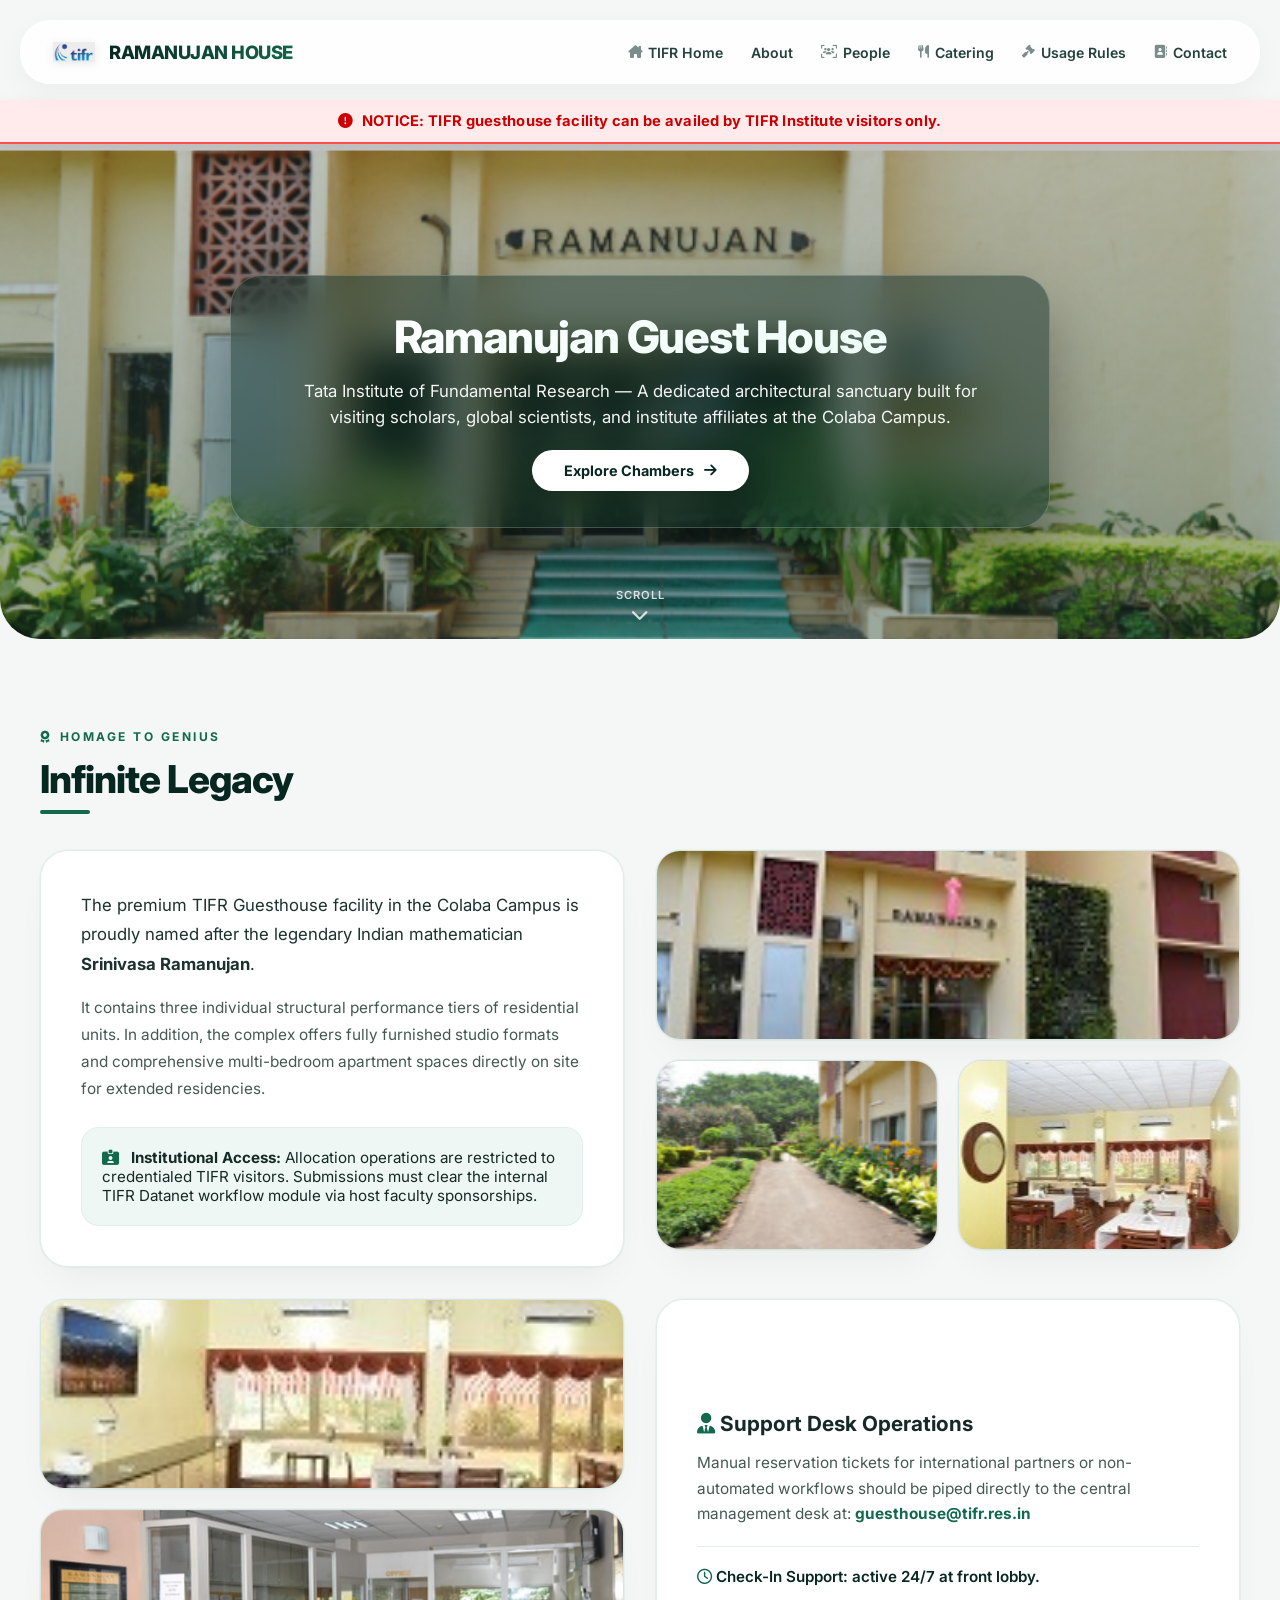
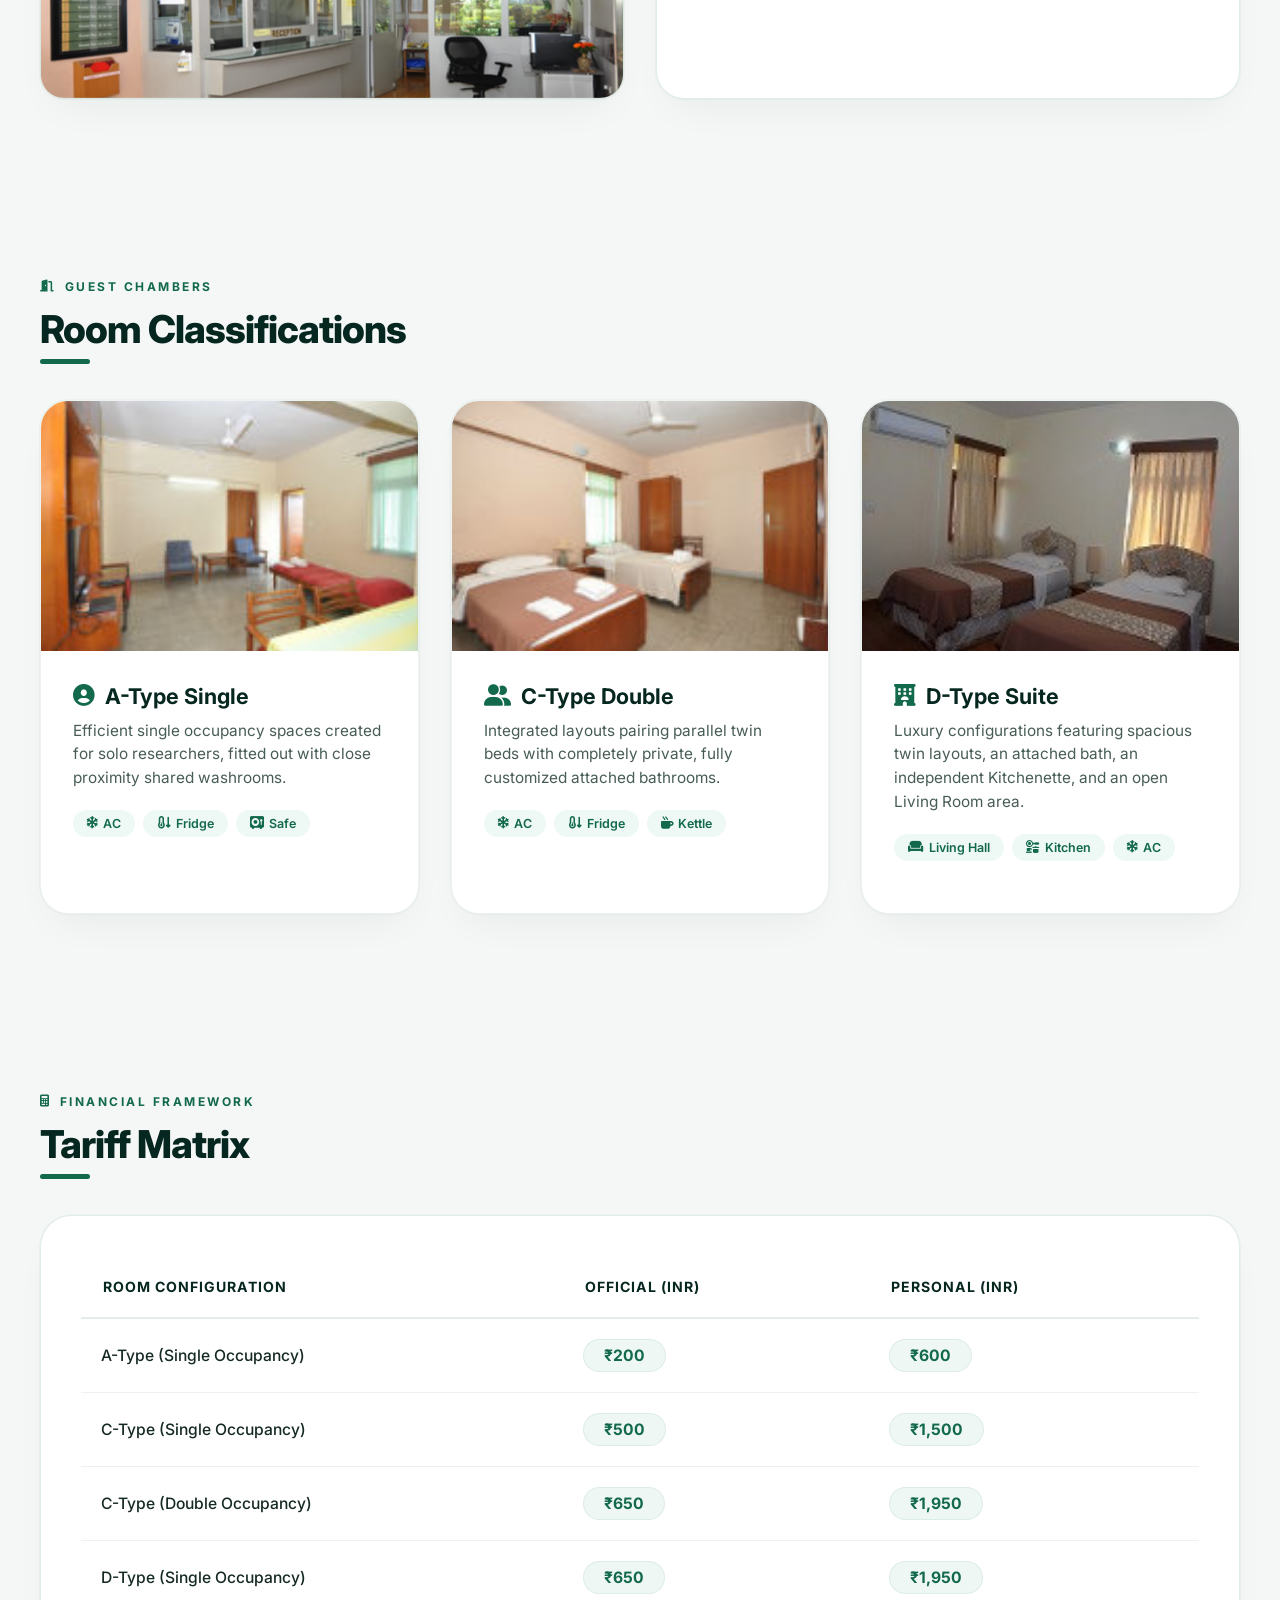
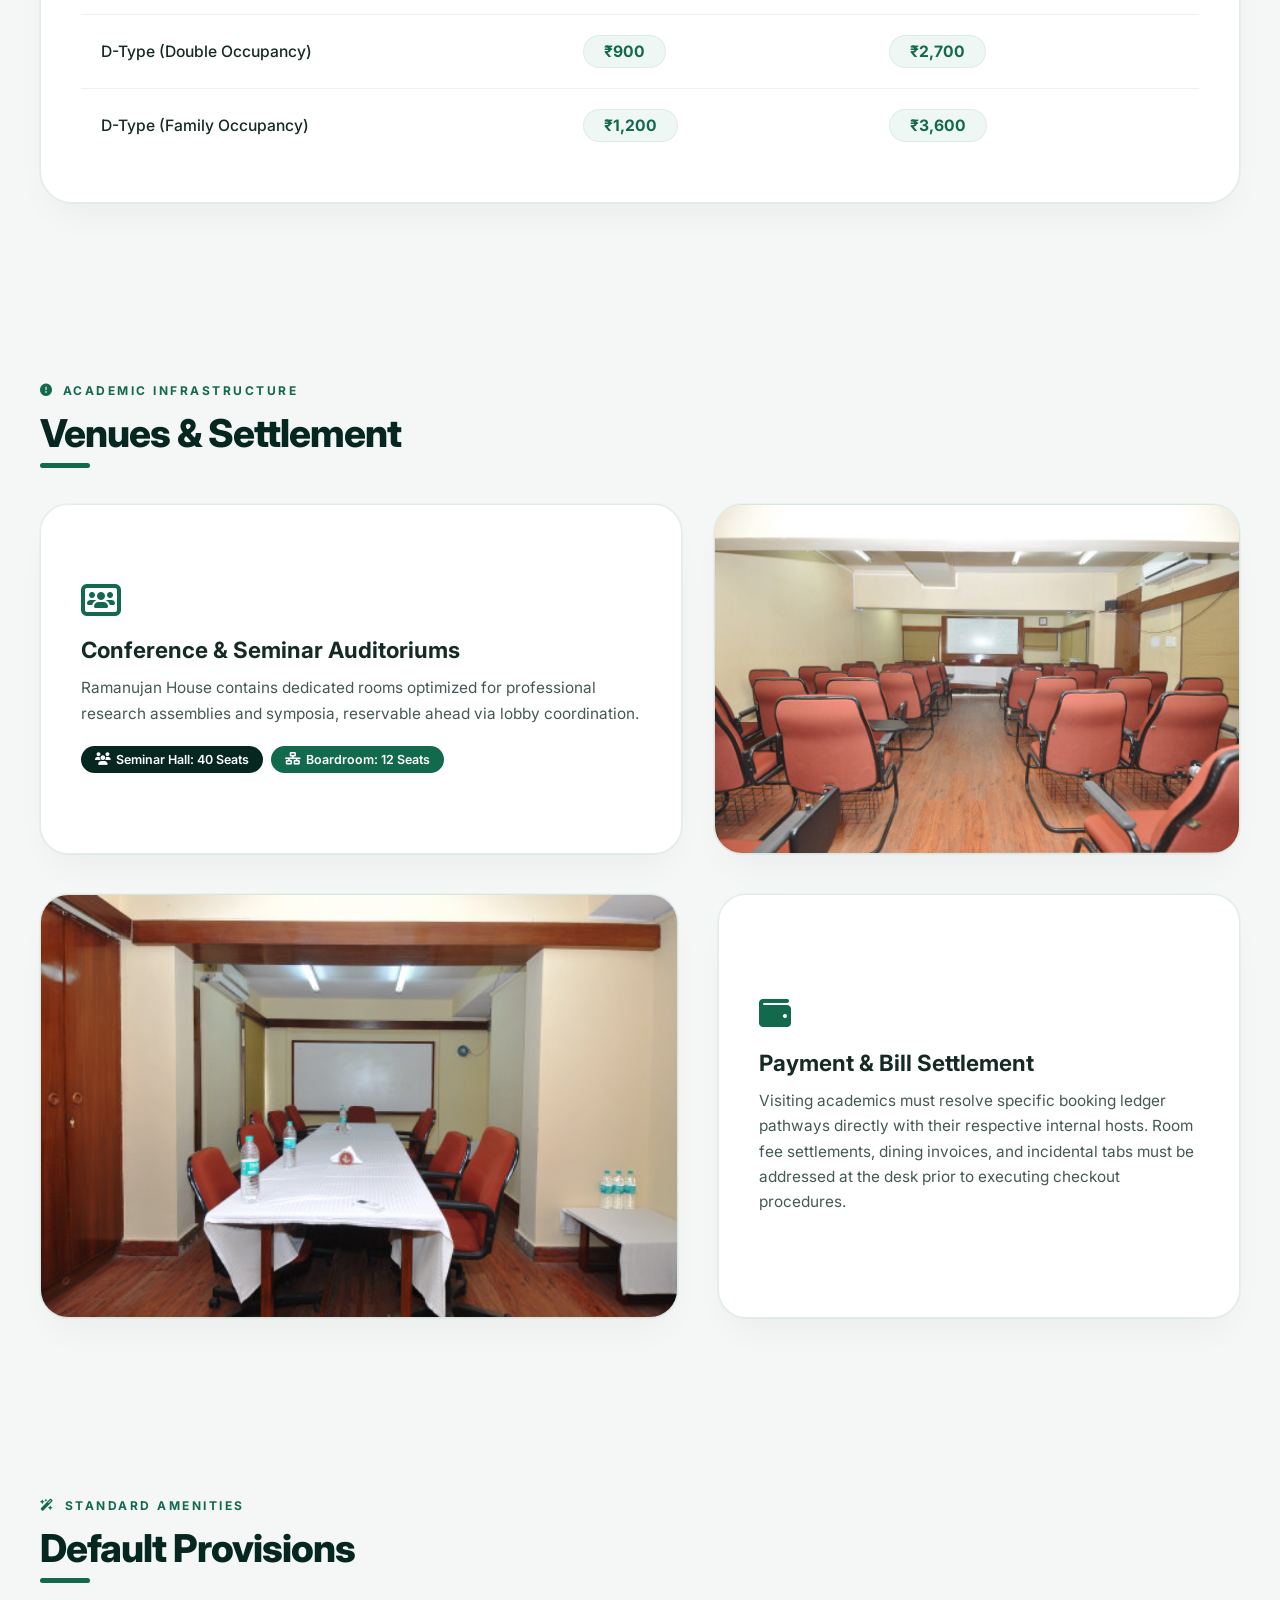
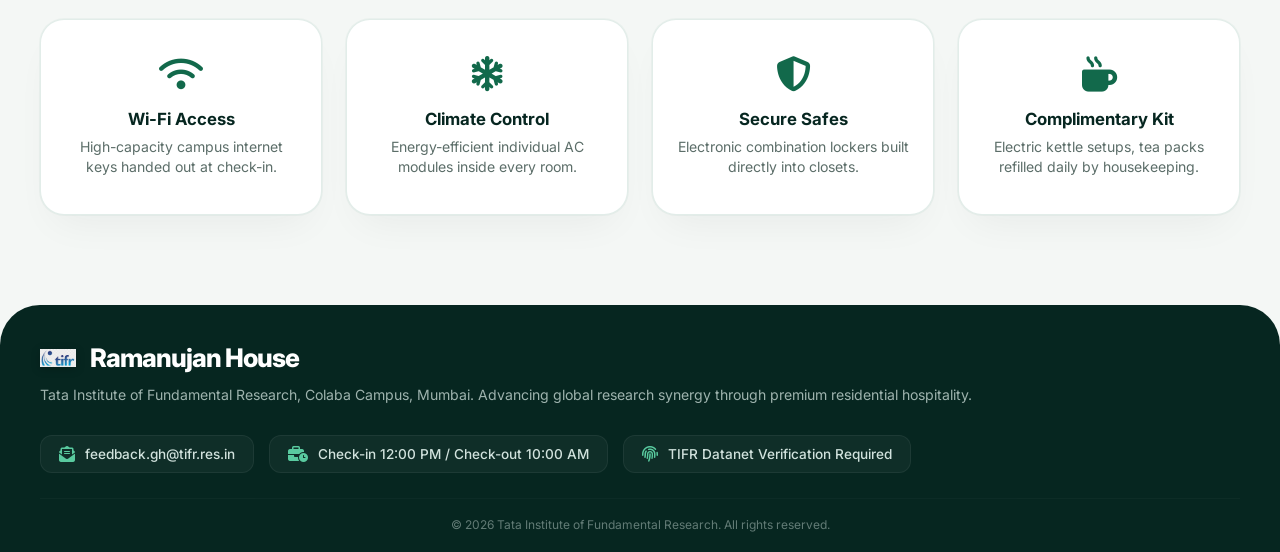
==== index.html @ b58566ad "Update index.html" ====
<!DOCTYPE html>
<html lang="en">
<head>
    <meta charset="UTF-8">
    <meta name="viewport" content="width=device-width, initial-scale=1.0, viewport-fit=cover">
    <title> Ramanujan House | Official Guesthouse Portal</title>
    
    <link rel="preconnect" href="https://fonts.googleapis.com">
    <link rel="preconnect" href="https://fonts.gstatic.com" crossorigin>
    <link href="https://fonts.googleapis.com/css2?family=Inter:opsz,wght@14..32,300;14..32,400;14..32,500;14..32,600;14..32,700;14..32,800&display=swap" rel="stylesheet">
    <link rel="stylesheet" href="https://cdnjs.cloudflare.com/ajax/libs/font-awesome/6.5.1/css/all.min.css">
    
    <script src="https://cdnjs.cloudflare.com/ajax/libs/gsap/3.12.5/gsap.min.js"></script>
    <script src="https://cdnjs.cloudflare.com/ajax/libs/gsap/3.12.5/ScrollTrigger.min.js"></script>
    
    <style>
        * {
            margin: 0;
            padding: 0;
            box-sizing: border-box;
        }

        :root {
            --bg-ivory: #f4f7f5;
            --deep-teal: #062620;
            --accent-emerald: #12694b;
            --mint-glow: #eef8f4;
            --glass-white: rgba(255, 255, 255, 0.82);
            --border-soft: rgba(18, 105, 75, 0.12);
            --shadow-elevated: 0 20px 40px -15px rgba(6, 38, 32, 0.06), 0 0 0 1px rgba(18, 105, 75, 0.04);
            --shadow-hover: 0 35px 60px -20px rgba(6, 38, 32, 0.15), 0 0 0 1px var(--accent-emerald);
            --transition-butter: cubic-bezier(0.16, 1, 0.3, 1);
        }

        body {
            font-family: 'Inter', sans-serif;
            background-color: var(--bg-ivory);
            color: #162a25;
            overflow-x: hidden;
            scroll-behavior: smooth;
        }

        ::-webkit-scrollbar { width: 8px; }
        ::-webkit-scrollbar-track { background: #e3ebe7; }
        ::-webkit-scrollbar-thumb { background: var(--accent-emerald); border-radius: 4px; }

        /* HEADER & NAVIGATION */
        .nav-master {
            position: fixed;
            top: 20px;
            left: 50%;
            transform: translateX(-50%);
            width: calc(100% - 40px);
            max-width: 1400px;
            z-index: 2000;
            background: rgba(255, 255, 255, 0.8);
            backdrop-filter: blur(24px);
            -webkit-backdrop-filter: blur(24px);
            border-radius: 30px;
            border: 1px solid rgba(255,255,255,0.6);
            box-shadow: 0 10px 30px rgba(6, 38, 32, 0.04);
            padding: 10px 32px;
            display: flex;
            justify-content: space-between;
            align-items: center;
            transition: all 0.4s var(--transition-butter);
        }
        
        .logo-brand-container {
            display: flex;
            align-items: center;
            gap: 14px;
        }

        /* FLASHING NOTICE BANNER SYSTEM */
        .flashing-notice-bar {
            background-color: #ffebeb;
            border-bottom: 2px solid #ff4d4d;
            color: #cc0000;
            text-align: center;
            padding: 12px 20px;
            font-size: 0.92rem;
            font-weight: 700;
            letter-spacing: 0.3px;
            margin-top: 100px; 
            position: relative;
            z-index: 10;
            display: flex;
            align-items: center;
            justify-content: center;
            gap: 8px;
            box-shadow: 0 4px 15px rgba(204, 0, 0, 0.05);
        }

        .flashing-notice-bar i {
            animation: notice-flash 1.2s infinite alternate cubic-bezier(0.4, 0, 0.6, 1);
        }

        @keyframes notice-flash {
            0% { opacity: 0.3; transform: scale(0.95); }
            100% { opacity: 1; transform: scale(1.08); color: #ff0000; }
        }

        .hero-ram {
            margin-top: 0 !important;
            padding-top: 80px !important;
        }

        @media (max-width: 1024px) {
            .flashing-notice-bar {
                margin-top: 85px;
                font-size: 0.85rem;
                padding: 10px 16px;
            }
        }

/* Base styling updates for the glass card */
.hero-card {
    max-width: 820px;
    width: 100%; 
    background: rgba(6, 38, 32, 0.45); /* Darker container background to preserve text legibility over clear images */
    backdrop-filter: blur(20px);
    -webkit-backdrop-filter: blur(20px);
    padding: 36px 48px;
    border-radius: 32px;
    text-align: center;
    color: white;
    border: 1px solid rgba(255, 255, 255, 0.2);
    box-shadow: 0 30px 60px rgba(0,0,0,0.3);
    animation: floatUp 1.2s var(--transition-butter);
}

/* SCROLL DOWN ARROW SYSTEM */
.scroll-indicator {
    position: absolute;
    bottom: 15px;
    left: 50%;
    transform: translateX(-50%);
    display: flex;
    flex-direction: column;
    align-items: center;
    gap: 4px;
    color: rgba(255, 255, 255, 0.8);
    text-decoration: none;
    font-size: 0.7rem;
    font-weight: 600;
    letter-spacing: 1px;
    text-transform: uppercase;
    transition: color 0.3s, opacity 0.3s;
    z-index: 15;
}

.scroll-indicator:hover {
    color: #ffffff;
}

.scroll-indicator i {
    font-size: 1.1rem;
    animation: bounceArrow 2s infinite;
}

@keyframes bounceArrow {
    0%, 20%, 50%, 80%, 100% { transform: translateY(0); }
    40% { transform: translateY(-6px); }
    60% { transform: translateY(-3px); }
}

/* MOBILE RESPONSIVENESS BREAKPOINT */
@media (max-width: 768px) {
    .hero-ram {
        min-height: 50vh !important; 
        padding: 100px 16px 50px !important;
    }

    .hero-card {
        padding: 24px 20px;
        border-radius: 20px;
    }

    .hero-card h1 {
        font-size: 1.8rem !important;
        letter-spacing: -0.8px;
        margin-bottom: 8px;
    }

    .hero-card p {
        font-size: 0.9rem !important;
        line-height: 1.4;
    }

    .btn-primary {
        margin-top: 16px !important;
        padding: 10px 24px !important;
        font-size: 0.85rem !important;
    }
}
        .tifr-logo {
            width: 42px;
            height: 42px;
            object-fit: contain;
            filter: drop-shadow(0 2px 4px rgba(0,0,0,0.08));
            image-rendering: -webkit-optimize-contrast;
        }

        .logo-brand {
            font-weight: 800;
            font-size: 1.15rem;
            letter-spacing: -0.5px;
            background: linear-gradient(135deg, var(--deep-teal), var(--accent-emerald));
            background-clip: text;
            -webkit-background-clip: text;
            color: transparent;
            white-space: nowrap;
        }
        
        .nav-links { display: flex; gap: 28px; }
        .nav-links a {
            text-decoration: none;
            font-weight: 600;
            font-size: 0.88rem;
            color: #23423a;
            transition: color 0.25s;
            position: relative;
            display: flex;
            align-items: center;
            gap: 6px;
            padding: 6px 0;
        }
        .nav-links a i { font-size: 0.8rem; opacity: 0.6; transition: transform 0.3s; }
        .nav-links a:hover { color: var(--accent-emerald); }
        .nav-links a:hover i { transform: translateY(-1px); opacity: 1; }
        
        .nav-links a:after {
            content: '';
            position: absolute;
            bottom: 0;
            left: 50%;
            transform: translateX(-50%);
            width: 0;
            height: 2.5px;
            background: var(--accent-emerald);
            border-radius: 2px;
            transition: width 0.3s var(--transition-butter);
        }
        .nav-links a:hover:after { width: 100%; }

        .mobile-toggle {
            display: none;
            background: none;
            border: none;
            font-size: 1.4rem;
            color: var(--deep-teal);
            cursor: pointer;
            z-index: 2100;
            padding: 4px;
        }

        /* HERO AREA - Reduced height & cleaner overlay filters */
        .hero-ram {
            min-height: 55vh;
            background: linear-gradient(rgba(4, 25, 21, 0.25), rgba(6, 38, 32, 0.4)), url('main.png');
            background-size: cover;
            background-position: center;
            display: flex;
            align-items: center;
            justify-content: center;
            border-radius: 0 0 40px 40px;
            position: relative;
            padding: 110px 20px 60px;
        }
        
        .hero-card h1 {
            font-size: 2.8rem;
            font-weight: 800;
            letter-spacing: -1.2px;
            line-height: 1.15;
            margin-bottom: 14px;
            background: linear-gradient(120deg, #ffffff, #eafcf5);
            -webkit-background-clip: text;
            background-clip: text;
            color: transparent;
        }
        .hero-card p { font-size: 1.05rem; line-height: 1.55; opacity: 0.95; font-weight: 400; }
        
       /* Corrected Button and Hero Properties */
.btn-primary {
    display: inline-flex;
    background: #ffffff;
    border: none;
    margin-top: 20px;
    padding: 12px 32px;
    border-radius: 50px;
    font-weight: 700;
    font-size: 0.9rem;
    color: var(--deep-teal);
    gap: 10px;
    transition: all 0.4s var(--transition-butter);
    cursor: pointer;
    text-decoration: none;
    box-shadow: 0 10px 25px rgba(0,0,0,0.15);
    align-items: center;
}

.btn-primary:hover { 
    transform: translateY(-3px) scale(1.02); 
    background: var(--mint-glow);
    box-shadow: 0 15px 30px rgba(0,0,0,0.2);
}

@keyframes floatUp {
    from { opacity: 0; transform: translateY(25px); }
    to { opacity: 1; transform: translateY(0); }
}

/* STRUCTURAL WRAPPERS */
.section-wrap {
    max-width: 1400px;
    margin: 0 auto;
    padding: 90px 40px;
}

/* Base styling updates for the glass card */
.hero-card {
    max-width: 820px;
    width: 100%; 
    background: rgba(6, 38, 32, 0.45); /* Darker container background to preserve text legibility over clear images */
    backdrop-filter: blur(20px);
    -webkit-backdrop-filter: blur(20px);
    padding: 36px 48px;
    border-radius: 32px;
    text-align: center;
    color: white;
    border: 1px solid rgba(255, 255, 255, 0.2);
    box-shadow: 0 30px 60px rgba(0,0,0,0.3);
    animation: floatUp 1.2s var(--transition-butter);
}

/* SCROLL DOWN ARROW SYSTEM */
.scroll-indicator {
    position: absolute;
    bottom: 15px;
    left: 50%;
    transform: translateX(-50%);
    display: flex;
    flex-direction: column;
    align-items: center;
    gap: 4px;
    color: rgba(255, 255, 255, 0.8);
    text-decoration: none;
    font-size: 0.7rem;
    font-weight: 600;
    letter-spacing: 1px;
    text-transform: uppercase;
    transition: color 0.3s, opacity 0.3s;
    z-index: 15;
}

.scroll-indicator:hover {
    color: #ffffff;
}

.scroll-indicator i {
    font-size: 1.1rem;
    animation: bounceArrow 2s infinite;
}

@keyframes bounceArrow {
    0%, 20%, 50%, 80%, 100% { transform: translateY(0); }
    40% { transform: translateY(-6px); }
    60% { transform: translateY(-3px); }
}

/* MOBILE RESPONSIVENESS BREAKPOINT */
@media (max-width: 768px) {
    .hero-ram {
        min-height: 50vh !important; 
        padding: 100px 16px 50px !important;
    }

    .hero-card {
        padding: 24px 20px;
        border-radius: 20px;
    }

    .hero-card h1 {
        font-size: 1.8rem !important;
        letter-spacing: -0.8px;
        margin-bottom: 8px;
    }

    .hero-card p {
        font-size: 0.9rem !important;
        line-height: 1.4;
    }

    .btn-primary {
        margin-top: 16px !important;
        padding: 10px 24px !important;
        font-size: 0.85rem !important;
    }
}
        .tifr-logo {
            width: 42px;
            height: 42px;
            object-fit: contain;
            filter: drop-shadow(0 2px 4px rgba(0,0,0,0.08));
            image-rendering: -webkit-optimize-contrast;
        }

        .logo-brand {
            font-weight: 800;
            font-size: 1.15rem;
            letter-spacing: -0.5px;
            background: linear-gradient(135deg, var(--deep-teal), var(--accent-emerald));
            background-clip: text;
            -webkit-background-clip: text;
            color: transparent;
            white-space: nowrap;
        }
        
        .nav-links { display: flex; gap: 28px; }
        .nav-links a {
            text-decoration: none;
            font-weight: 600;
            font-size: 0.88rem;
            color: #23423a;
            transition: color 0.25s;
            position: relative;
            display: flex;
            align-items: center;
            gap: 6px;
            padding: 6px 0;
        }
        .nav-links a i { font-size: 0.8rem; opacity: 0.6; transition: transform 0.3s; }
        .nav-links a:hover { color: var(--accent-emerald); }
        .nav-links a:hover i { transform: translateY(-1px); opacity: 1; }
        
        .nav-links a:after {
            content: '';
            position: absolute;
            bottom: 0;
            left: 50%;
            transform: translateX(-50%);
            width: 0;
            height: 2.5px;
            background: var(--accent-emerald);
            border-radius: 2px;
            transition: width 0.3s var(--transition-butter);
        }
        .nav-links a:hover:after { width: 100%; }

        .mobile-toggle {
            display: none;
            background: none;
            border: none;
            font-size: 1.4rem;
            color: var(--deep-teal);
            cursor: pointer;
            z-index: 2100;
            padding: 4px;
        }

        /* HERO AREA - Reduced height & cleaner overlay filters */
        .hero-ram {
            min-height: 55vh;
            background: linear-gradient(rgba(4, 25, 21, 0.25), rgba(6, 38, 32, 0.4)), url('main.png');
            background-size: cover;
            background-position: center;
            display: flex;
            align-items: center;
            justify-content: center;
            border-radius: 0 0 40px 40px;
            position: relative;
            padding: 110px 20px 60px;
        }
        
        .hero-card h1 {
            font-size: 2.8rem;
            font-weight: 800;
            letter-spacing: -1.2px;
            line-height: 1.15;
            margin-bottom: 14px;
            background: linear-gradient(120deg, #ffffff, #eafcf5);
            -webkit-background-clip: text;
            background-clip: text;
            color: transparent;
        }
        .hero-card p { font-size: 1.05rem; line-height: 1.55; opacity: 0.95; font-weight: 400; }
        
        .btn-primary {
            display: inline-flex;
            background: #ffffff;
            border: none;
            margin-top: 20px;
            padding: 12px 32px;
            border-radius: 50px;
            font-weight: 700;
            font-size: 0.9rem;
            color: var(--deep-teal);
            gap: 10px;
            transition: all 0.4s var(--transition-butter);
            cursor: pointer;
            text-decoration: none;
            box-shadow: 0 10px 25px rgba(0,0,0,0.15);
            align-items: center;
        }
        .btn-primary:hover { 
            transform: translateY(-3px) scale(1.02); 
            background: var(--mint-glow);
            box-shadow: 0 15px 30px rgba(0,0,0,0.2);
        }

        @keyframes floatUp {
            from { opacity: 0; transform: translateY(25px); }
            to { opacity: 1; transform: translateY(0); }
        }

        /* STRUCTURAL WRAPPERS */
        .section-wrap {
            max-width: 1400px;
            margin: 0 auto;
            padding: 90px 40px;
        }
        .section-badge {
            font-size: 0.75rem;
            text-transform: uppercase;
            letter-spacing: 2.5px;
            color: var(--accent-emerald);
            font-weight: 700;
            margin-bottom: 12px;
            display: flex;
            align-items: center;
            gap: 8px;
        }
        .section-head {
            font-size: 2.4rem;
            font-weight: 800;
            letter-spacing: -1px;
            margin-bottom: 48px;
            position: relative;
            color: var(--deep-teal);
        }
        .section-head:after {
            content: '';
            position: absolute;
            bottom: -12px;
            left: 0;
            width: 50px;
            height: 4.5px;
            background: var(--accent-emerald);
            border-radius: 4px;
        }/* ABOUT GRID & BENTO IMAGES */
        .about-grid {
            display: grid;
            grid-template-columns: 1fr 1fr;
            gap: 32px;
            align-items: stretch;
            margin-bottom: 32px;
        }
        .glass-info {
            background: white;
            border-radius: 28px;
            padding: 40px;
            box-shadow: var(--shadow-elevated);
            border: 1px solid var(--border-soft);
            display: flex;
            flex-direction: column;
            justify-content: center;
            transition: box-shadow 0.3s ease;
        }
        .glass-info:hover { box-shadow: 0 25px 50px -15px rgba(6,38,32,0.08); }
        
        .bento-showcase {
            display: grid;
            grid-template-columns: repeat(2, 1fr);
            grid-auto-rows: 190px;
            gap: 20px;
        }
        .bento-item {
            position: relative;
            border-radius: 24px;
            overflow: hidden;
            box-shadow: var(--shadow-elevated);
            border: 1px solid var(--border-soft);
        }
        .bento-item img {
            width: 100%;
            height: 100%;
            object-fit: cover;
            transition: transform 0.6s cubic-bezier(0.16, 1, 0.3, 1);
            display: block;
            image-rendering: -webkit-optimize-contrast;
            backface-visibility: hidden;
            transform: translateZ(0);
        }
        .bento-item:hover img { transform: scale(1.05); }
        .span-full-width { grid-column: span 2; }
        .span-full-height { grid-row: span 2; }

        .bento-caption {
            position: absolute;
            inset: 0;
            background: linear-gradient(to top, rgba(6, 38, 32, 0.85) 0%, rgba(0,0,0,0) 60%);
            display: flex;
            align-items: flex-end;
            padding: 24px;
            color: white;
            font-size: 0.9rem;
            font-weight: 600;
            opacity: 0;
            transition: opacity 0.3s ease;
        }
        .bento-item:hover .bento-caption { opacity: 1; }

        /* ROOM TRIPTYCH */
        .room-triptych {
            display: grid;
            grid-template-columns: repeat(3, 1fr);
            gap: 32px;
            margin-top: 20px;
        }
        .room-card-3d {
            background: white;
            border-radius: 28px;
            overflow: hidden;
            transition: all 0.4s var(--transition-butter);
            box-shadow: var(--shadow-elevated);
            border: 1px solid rgba(18, 105, 75, 0.08);
        }
        .room-card-3d:hover { box-shadow: var(--shadow-hover); transform: translateY(-4px); }
        .room-img-strip { height: 250px; overflow: hidden; position: relative; }
        .room-img-strip img { 
            width: 100%; 
            height: 100%; 
            object-fit: cover; 
            transition: transform 0.6s; 
            display: block; 
            image-rendering: -webkit-optimize-contrast;
            backface-visibility: hidden;
            transform: translateZ(0);
        }
        .room-card-3d:hover .room-img-strip img { transform: scale(1.05); }
        .room-content { padding: 32px; }
        .room-content h3 {
            font-size: 1.35rem;
            font-weight: 700;
            margin-bottom: 10px;
            color: var(--deep-teal);
            display: flex;
            align-items: center;
            gap: 10px;
        }
        .room-content h3 i { color: var(--accent-emerald); }
        .room-content p { font-size: 0.96rem; color: #485c56; margin-bottom: 16px; line-height: 1.55; }
        .amenities-list { display: flex; flex-wrap: wrap; gap: 8px; margin: 20px 0; font-size: 0.78rem; font-weight: 600; }
        .amenities-list span {
            background: var(--mint-glow);
            padding: 6px 14px;
            border-radius: 40px;
            color: var(--accent-emerald);
            display: flex;
            align-items: center;
            gap: 5px;
        }

        /* TARIFF TABLE */
        .tariff-elegant {
            background: white;
            border-radius: 32px;
            padding: 40px;
            box-shadow: var(--shadow-elevated);
            border: 1px solid var(--border-soft);
            overflow: hidden;
        }
        .tariff-table {
            width: 100%;
            border-collapse: collapse;
        }
        .tariff-table th {
            text-align: left;
            padding: 22px;
            font-weight: 700;
            color: var(--deep-teal);
            font-size: 0.88rem;
            text-transform: uppercase;
            letter-spacing: 1px;
            border-bottom: 2px solid #e5ede9;
        }
        .tariff-table td { padding: 20px; border-bottom: 1px solid #edf2ef; font-weight: 500; font-size: 0.98rem; }
        .tariff-table tr:last-child td { border-bottom: none; }
        .rate-badge {
            background: #eef7f3;
            padding: 6px 20px;
            border-radius: 40px;
            font-weight: 700;
            color: var(--accent-emerald);
            display: inline-block;
            border: 1px solid rgba(18, 105, 75, 0.08);
        }

        /* INFRASTRUCTURE PANES & GRIDS */
        .facilities-grid {
            display: grid;
            grid-template-columns: repeat(4, 1fr);
            gap: 24px;
        }
        .facil-card {
            background: white;
            padding: 36px 24px;
            text-align: center;
            border-radius: 24px;
            box-shadow: var(--shadow-elevated);
            border: 1px solid var(--border-soft);
            transition: all 0.3s ease;
        }
        .facil-card:hover { transform: translateY(-3px); box-shadow: 0 15px 35px rgba(6,38,32,0.06); }
        .facil-card i { font-size: 2.2rem; color: var(--accent-emerald); margin-bottom: 18px; display: block; }
        .facil-card h4 { font-size: 1.05rem; font-weight: 700; margin-bottom: 8px; color: var(--deep-teal); }
        .facil-card p { font-size: 0.88rem; color: #5c6e69; line-height: 1.45; }

        .info-dual {
            display: grid;
            grid-template-columns: 1.1fr 0.9fr;
            gap: 40px;
            margin-top: 40px;
        }
        .info-pane-img {
            border-radius: 28px;
            overflow: hidden;
            box-shadow: var(--shadow-elevated);
            border: 1px solid var(--border-soft);
            height: 100%;
            min-height: 300px;
        }
        .info-pane-img img { 
            width: 100%; 
            height: 100%; 
            object-fit: cover; 
            display: block; 
            image-rendering: -webkit-optimize-contrast;
        }

        /* COMPACT FOOTER PANEL */
        .footer-ultimate {
            background: var(--deep-teal);
            border-radius: 40px 40px 0 0;
            padding: 35px 40px 20px;
            color: #d1e2dd;
        }
        .footer-flex {
            display: flex;
            justify-content: space-between;
            align-items: center;
            flex-wrap: wrap;
            gap: 30px;
            max-width: 1400px;
            margin: 0 auto;
        }
        .footer-brand-side {
            flex: 1;
            min-width: 300px;
        }
        .footer-info-side {
            display: flex;
            gap: 15px;
            flex-wrap: wrap;
        }
        .contact-pill {
            background: rgba(255, 255, 255, 0.04);
            border: 1px solid rgba(255, 255, 255, 0.06);
            border-radius: 12px;
            padding: 10px 18px;
            display: flex;
            align-items: center;
            gap: 10px;
            font-weight: 500;
            font-size: 0.85rem;
            transition: background 0.3s;
        }
        .contact-pill:hover { background: rgba(255,255,255,0.07); }
        .contact-pill i { color: #59ca9f; font-size: 1rem; }
        
        .lightbox-orb {
            display: none;
            position: fixed;
            top: 0; left: 0;
            width: 100%; height: 100%;
            background: rgba(4, 20, 17, 0.97);
            backdrop-filter: blur(20px);
            -webkit-backdrop-filter: blur(20px);
            z-index: 10000;
            justify-content: center;
            align-items: center;
            cursor: zoom-out;
        }
        .lightbox-inner {
            position: relative;
            max-width: 85vw;
            max-height: 85vh;
            animation: zoomEffect 0.3s cubic-bezier(0.34, 1.56, 0.64, 1);
        }
        .lightbox-inner img {
            max-width: 100%;
            max-height: 85vh;
            border-radius: 20px;
            box-shadow: 0 40px 90px rgba(0,0,0,0.6);
            object-fit: contain;
            image-rendering: -webkit-optimize-contrast;
        }
        @keyframes zoomEffect {
            from { transform: scale(0.95); opacity: 0; }
            to { transform: scale(1); opacity: 1; }
        }

        /* UNIVERSAL SCREEN MEDIA QUERIES */
        @media (max-width: 1024px) {
            .room-triptych, .facilities-grid, .about-grid, .info-dual { 
                grid-template-columns: 1fr !important; 
            }
            .footer-flex {
                flex-direction: column;
                align-items: flex-start;
                gap: 20px;
            }
            .footer-info-side {
                flex-direction: column;
                width: 100%;
            }
            .bento-showcase { grid-template-columns: 1fr; grid-auto-rows: 220px; }
            .span-full-width, .span-full-height { grid-column: span 1; grid-row: span 1; }
            
            .hero-ram {
                min-height: 50vh;
                padding-top: 100px;
                border-radius: 0 0 30px 30px;
            }
            .hero-card h1 { font-size: 2.1rem; }
            .hero-card p { font-size: 0.95rem; }
            
            .section-wrap { padding: 60px 20px; }
            
            .nav-master { 
                padding: 10px 20px; 
                width: calc(100% - 24px);
                top: 12px;
                border-radius: 20px;
            }
            .logo-brand { font-size: 1.05rem; }
            .tifr-logo { width: 36px; height: 36px; }
            
            .mobile-toggle { display: block; }
            .nav-links {
                position: fixed;
                top: 70px;
                left: 0;
                width: 100%;
                background: rgba(255, 255, 255, 0.98);
                backdrop-filter: blur(25px);
                box-shadow: 0 20px 40px rgba(0,0,0,0.08);
                flex-direction: column;
                padding: 24px;
                gap: 14px;
                border-radius: 20px;
                border: 1px solid var(--border-soft);
                transform: translateY(-150%);
                opacity: 0;
                transition: transform 0.4s cubic-bezier(0.16, 1, 0.3, 1), opacity 0.3s ease;
                pointer-events: none;
                z-index: 1999;
            }
            .nav-links.mobile-active {
                transform: translateY(0);
                opacity: 1;
                pointer-events: auto;
            }
            .nav-links a {
                font-size: 1rem;
                padding: 10px 0;
                width: 100%;
                border-bottom: 1px solid #edf2ef;
            }
            .nav-links a:after { display: none; }

            /* MOBILE COMPACT TABLE CARD CONVERSION */
            .tariff-elegant {
                padding: 20px;
                border-radius: 24px;
            }
            .tariff-table, .tariff-table thead, .tariff-table tbody, .tariff-table th, .tariff-table td, .tariff-table tr {
                display: block;
            }
            .tariff-table thead { display: none; } 
            .tariff-table tr {
                background: #fbfdfc;
                border: 1px solid #e1ebe6;
                border-radius: 16px;
                padding: 16px;
                margin-bottom: 14px;
            }
            .tariff-table td {
                text-align: right;
                padding: 10px 0;
                border-bottom: 1px dashed #e6eee9;
                font-size: 0.92rem;
                display: flex;
                justify-content: space-between;
                align-items: center;
            }
            .tariff-table td:last-child { border-bottom: none; }
            .tariff-table td:nth-of-type(1):before { content: "Configuration"; font-weight: 700; color: var(--deep-teal); }
            .tariff-table td:nth-of-type(2):before { content: "Official Rate"; font-weight: 700; color: var(--deep-teal); }
            .tariff-table td:nth-of-type(3):before { content: "Personal Rate"; font-weight: 700; color: var(--deep-teal); }
            .rate-badge { padding: 4px 14px; font-size: 0.85rem; }

            /* PHOTO BOX REALIGNMENTS */
            .info-pane-img {
                height: 230px;
                min-height: auto;
                margin-top: 8px;
            }
            .room-img-strip { height: 210px; }

            /* OPTIMIZED SLIM FOOTER FOR MOBILE */
            .footer-ultimate {
                border-radius: 28px 28px 0 0;
                padding: 24px 20px 16px;
            }
            .footer-ultimate h2 { font-size: 1.4rem !important; }
            .footer-ultimate p { margin-top: 6px !important; font-size: 0.85rem; }
            .contact-pill {
                padding: 10px 14px;
                font-size: 0.8rem;
                border-radius: 10px;
            }
        }
    </style>
</head>
<body><nav class="nav-master">
    <div class="logo-brand-container">
        <img src="tifr.jpg" alt="TIFR Official Seal Logo" class="tifr-logo">
        <div class="logo-brand">RAMANUJAN HOUSE</div>
    </div>
    <button class="mobile-toggle" aria-label="Toggle Navigation Menu"><i class="fa-solid fa-bars"></i></button>
    <div class="nav-links">
        <a href="#"><i class="fa-solid fa-house-chimney"></i> TIFR Home</a>
        <a href="index.html><i class="fa-solid fa-monument"></i> About</a>
        <a href="people.html"> <i class="fa-solid fa-users-viewfinder"></i> People</a>
        <a href="catering.html"><i class="fa-solid fa-utensils"></i> Catering</a>
        <a href="usage_rules.html"><i class="fa-solid fa-gavel"></i> Usage Rules</a>
        <a href="contact.html"><i class="fa-solid fa-address-book"></i> Contact</a>
    </div>
</nav>

<div class="flashing-notice-bar">
    <i class="fa-solid fa-circle-exclamation"></i>
    <span>NOTICE: TIFR guesthouse facility can be availed by TIFR Institute visitors only.</span>
</div>

<section class="hero-ram">
    <div class="hero-card">
        <h1>Ramanujan Guest House</h1>
        <p>Tata Institute of Fundamental Research — A dedicated architectural sanctuary built for visiting scholars, global scientists, and institute affiliates at the Colaba Campus.</p>
        <a href="#explore" class="btn-primary">Explore Chambers <i class="fa-solid fa-arrow-right"></i></a>
    </div>

    <a href="#content-below" class="scroll-indicator" aria-label="Scroll down to content">
        <span>Scroll</span>
        <i class="fa-solid fa-chevron-down"></i>
    </a>
</section>

<div id="content-below"></div>

<section class="section-wrap" id="about">
    <div class="section-badge"><i class="fa-solid fa-award"></i> Homage to Genius</div>
    <h2 class="section-head">Infinite Legacy</h2>
    
    <div class="about-grid">
        <div class="glass-info">
            <p style="line-height: 1.75; font-size: 1.05rem; color: #1c322c; margin-bottom: 16px;">The premium TIFR Guesthouse facility in the Colaba Campus is proudly named after the legendary Indian mathematician <strong>Srinivasa Ramanujan</strong>.</p>
            <p style="line-height: 1.75; font-size: 0.96rem; color: #445953;">It contains three individual structural performance tiers of residential units. In addition, the complex offers fully furnished studio formats and comprehensive multi-bedroom apartment spaces directly on site for extended residencies.</p>
            <div style="margin-top: 24px; background: #eef7f3; border-radius: 18px; padding: 20px; font-size: 0.95rem; border: 1px solid rgba(18,105,75,0.06);">
                <i class="fa-solid fa-id-card-clip" style="color: var(--accent-emerald); margin-right: 8px;"></i> <strong>Institutional Access:</strong> Allocation operations are restricted to credentialed TIFR visitors. Submissions must clear the internal TIFR Datanet workflow module via host faculty sponsorships.
            </div>
        </div>
        
        <div class="bento-showcase">
            <div class="bento-item span-full-width">
                <img src="sb-2.jpg" class="zoomable-target" alt="Ramanujan House Main Entrance Gate">
                <div class="bento-caption">Primary Facility Frontage</div>
            </div>
            <div class="bento-item">
                <img src="sb-1.jpg" class="zoomable-target" alt="Manicured Green Walkway Passages">
                <div class="bento-caption">Campus Walkway Passages</div>
            </div>
            <div class="bento-item">
                <img src="sb-3.jpg" class="zoomable-target" alt="Common Area Entry Hall">
                <div class="bento-caption">Intermediate Common Lounge</div>
            </div>
        </div>
    </div>
    <div class="about-grid" id="catering" style="margin-bottom: 0;">
        <div class="bento-showcase">
            <div class="bento-item span-full-width">
                <img src="sb-4.jpg" class="zoomable-target" alt="Dining Hall Arrangement Spaces">
                <div class="bento-caption">Catering & Dining Facilities</div>
            </div>
            <div class="bento-item span-full-width">
                <img src="gh_012-reception.JPG" class="zoomable-target" alt="Guesthouse Central Counter Desk">
                <div class="bento-caption">Central Reception Counter Office</div>
            </div>
        </div>
        <div class="glass-info" id="people">
            <h3 style="margin-bottom: 14px; font-size: 1.3rem; font-weight: 700;"><i class="fa-solid fa-user-tie" style="color: var(--accent-emerald);"></i> Support Desk Operations</h3>
            <p style="font-size: 0.96rem; line-height: 1.65; color: #445953; margin-bottom: 20px;">Manual reservation tickets for international partners or non-automated workflows should be piped directly to the central management desk at: <strong style="color:var(--accent-emerald);">guesthouse@tifr.res.in</strong></p>
            <hr style="margin-bottom: 20px; border: 0; border-top: 1px solid #e5ede9;">
            <p style="font-weight: 600; font-size: 0.95rem; color: var(--deep-teal);"><i class="fa-regular fa-clock" style="color: var(--accent-emerald);"></i> Check-In Support: active 24/7 at front lobby.</p>
        </div>
    </div>
</section>

<section class="section-wrap" id="accommodation">
    <div class="section-badge"><i class="fa-solid fa-door-open"></i> Guest Chambers</div>
    <h2 class="section-head">Room Classifications</h2>
    <div class="room-triptych">
        <div class="room-card-3d">
            <div class="room-img-strip"><img src="sb-8.jpg" class="zoomable-target" alt="A-Type Single room interior setup"></div>
            <div class="room-content">
                <h3><i class="fa-solid fa-circle-user"></i> A-Type Single</h3>
                <p>Efficient single occupancy spaces created for solo researchers, fitted out with close proximity shared washrooms.</p>
                <div class="amenities-list"><span><i class="fa-solid fa-snowflake"></i> AC</span><span><i class="fa-solid fa-temperature-arrow-down"></i> Fridge</span><span><i class="fa-solid fa-vault"></i> Safe</span></div>
            </div>
        </div>
       
        <div class="room-card-3d">
            <div class="room-img-strip"><img src="sb-7.jpg" class="zoomable-target" alt="C-Type Attached Twin beds layout"></div>
            <div class="room-content">
                <h3><i class="fa-solid fa-user-group"></i> C-Type Double</h3>
                <p>Integrated layouts pairing parallel twin beds with completely private, fully customized attached bathrooms.</p>
                <div class="amenities-list"><span><i class="fa-solid fa-snowflake"></i> AC</span><span><i class="fa-solid fa-temperature-arrow-down"></i> Fridge</span><span><i class="fa-solid fa-mug-hot"></i> Kettle</span></div>
            </div>
        </div>
      
        <div class="room-card-3d">
            <div class="room-img-strip"><img src="sb-5.jpg" class="zoomable-target" alt="D-Type Executive Lounge Suite Space"></div>
            <div class="room-content">
                <h3><i class="fa-solid fa-hotel"></i> D-Type Suite</h3>
                <p>Luxury configurations featuring spacious twin layouts, an attached bath, an independent Kitchenette, and an open Living Room area.</p>
                <div class="amenities-list"><span><i class="fa-solid fa-couch"></i> Living Hall</span><span><i class="fa-solid fa-kitchen-set"></i> Kitchen</span><span><i class="fa-solid fa-snowflake"></i> AC</span></div>
            </div>
        </div>
    </div>
</section>

<section class="section-wrap" id="tariff">
    <div class="section-badge"><i class="fa-solid fa-calculator"></i> Financial Framework</div>
    <h2 class="section-head">Tariff Matrix</h2>
    <div class="tariff-elegant">
        <table class="tariff-table">
            <thead><tr><th>Room Configuration</th><th>Official (INR)</th><th>Personal (INR)</th></tr></thead>
            <tbody>
                <tr><td>A-Type (Single Occupancy)</td><td><span class="rate-badge">₹200</span></td><td><span class="rate-badge">₹600</span></td></tr>
                <tr><td>C-Type (Single Occupancy)</td><td><span class="rate-badge">₹500</span></td><td><span class="rate-badge">₹1,500</span></td></tr>
                <tr><td>C-Type (Double Occupancy)</td><td><span class="rate-badge">₹650</span></td><td><span class="rate-badge">₹1,950</span></td></tr>
                <tr><td>D-Type (Single Occupancy)</td><td><span class="rate-badge">₹650</span></td><td><span class="rate-badge">₹1,950</span></td></tr>
                <tr><td>D-Type (Double Occupancy)</td><td><span class="rate-badge">₹900</span></td><td><span class="rate-badge">₹2,700</span></td></tr>
                <tr><td>D-Type (Family Occupancy)</td><td><span class="rate-badge">₹1,200</span></td><td><span class="rate-badge">₹3,600</span></td></tr>
            </tbody>
        </table>
    </div>
</section>

<section class="section-wrap" id="usage-rules">
    <div class="section-badge"><i class="fa-solid fa-circle-exclamation"></i> Academic Infrastructure</div>
    <h2 class="section-head">Venues & Settlement</h2>
    
    <div class="room-triptych" style="grid-template-columns: 1.1fr 0.9fr; align-items: stretch;">
        <div class="glass-info">
            <i class="fa-solid fa-users-rectangle" style="font-size: 2rem; color:var(--accent-emerald); margin-bottom: 20px; display: block;"></i>
            <h3 style="margin-bottom: 12px; font-size: 1.4rem; font-weight: 700;">Conference & Seminar Auditoriums</h3>
            <p style="color: #445953; line-height: 1.65; font-size: 0.96rem; margin-bottom: 20px;">Ramanujan House contains dedicated rooms optimized for professional research assemblies and symposia, reservable ahead via lobby coordination.</p>
            <div class="amenities-list" style="margin: 0;"><span style="background: var(--deep-teal); color: white; border:none;"><i class="fa-solid fa-users"></i> Seminar Hall: 40 Seats</span><span style="background: var(--accent-emerald); color: white; border:none;"><i class="fa-solid fa-network-wired"></i> Boardroom: 12 Seats</span></div>
        </div>
        <div class="info-pane-img">
            <img src="sem-room.JPG" class="zoomable-target" alt="Auditorium Presentation Spaces">
        </div>
    </div>

    <div class="info-dual">
        <div class="info-pane-img">
            <img src="conf-room.JPG" class="zoomable-target" alt="Executive Meeting Conference Space">
        </div>
        <div class="glass-info">
            <i class="fa-solid fa-wallet" style="font-size: 2rem; color:var(--accent-emerald); margin-bottom: 20px; display: block;"></i>
            <h3 style="margin-bottom: 12px; font-size: 1.4rem; font-weight: 700;">Payment & Bill Settlement</h3>
            <p style="color: #445953; line-height: 1.65; font-size: 0.96rem;">Visiting academics must resolve specific booking ledger pathways directly with their respective internal hosts. Room fee settlements, dining invoices, and incidental tabs must be addressed at the desk prior to executing checkout procedures.</p>
        </div>
    </div>
</section>

<section class="section-wrap">
    <div class="section-badge"><i class="fa-solid fa-wand-magic-sparkles"></i> Standard Amenities</div>
    <h2 class="section-head">Default Provisions</h2>
    <div class="facilities-grid">
        <div class="facil-card"><i class="fa-solid fa-wifi"></i><h4>Wi-Fi Access</h4><p>High-capacity campus internet keys handed out at check-in.</p></div>
        <div class="facil-card"><i class="fa-solid fa-snowflake"></i><h4>Climate Control</h4><p>Energy-efficient individual AC modules inside every room.</p></div>
        <div class="facil-card"><i class="fa-solid fa-shield-halved"></i><h4>Secure Safes</h4><p>Electronic combination lockers built directly into closets.</p></div>
        <div class="facil-card"><i class="fa-solid fa-mug-hot"></i><h4>Complimentary Kit</h4><p>Electric kettle setups, tea packs refilled daily by housekeeping.</p></div>
    </div>
</section>

<footer class="footer-ultimate" id="contact">
    <div class="footer-flex">
        <div class="footer-brand-side">
            <h2 style="color: white; font-size: 1.6rem; font-weight: 800; letter-spacing: -1px; display: flex; align-items: center; gap: 14px;">
                <img src="tifr.jpg" alt="TIFR Official Seal Logo" class="tifr-logo" style="width: 36px; height: 36px; object-fit: contain; filter: drop-shadow(0 2px 4px rgba(0,0,0,0.2));">
                Ramanujan House
            </h2>
            <p style="margin-top: 8px; line-height: 1.5; opacity: 0.75; font-size: 0.88rem;">Tata Institute of Fundamental Research, Colaba Campus, Mumbai. Advancing global research synergy through premium residential hospitality.</p>
        </div>
        <div class="footer-info-side">
            <div class="contact-pill"><i class="fa-solid fa-envelope-open-text"></i> feedback.gh@tifr.res.in</div>
            <div class="contact-pill"><i class="fa-solid fa-business-time"></i> Check-in 12:00 PM / Check-out 10:00 AM</div>
            <div class="contact-pill"><i class="fa-solid fa-fingerprint"></i> TIFR Datanet Verification Required</div>
        </div>
    </div>
    <div style="text-align: center; margin-top: 25px; font-size: 0.75rem; border-top: 1px solid rgba(255,255,255,0.06); padding-top: 18px; opacity: 0.45;">&copy; 2026 Tata Institute of Fundamental Research. All rights reserved.</div>
</footer>

<div class="lightbox-orb" id="globalLightbox">
    <div class="lightbox-inner"><img id="lightboxImg" src="" alt="Active Modal Target View"></div>
</div>

<script>
    gsap.registerPlugin(ScrollTrigger);
    
    const mobileToggle = document.querySelector('.mobile-toggle');
    const navLinks = document.querySelector('.nav-links');
    
    mobileToggle.addEventListener('click', () => {
        navLinks.classList.toggle('mobile-active');
        const icon = mobileToggle.querySelector('i');
        if(navLinks.classList.contains('mobile-active')) {
            icon.className = 'fa-solid fa-xmark';
        } else {
            icon.className = 'fa-solid fa-bars';
        }
    });

    document.querySelectorAll('.nav-links a').forEach(link => {
        link.addEventListener('click', () => {
            navLinks.classList.remove('mobile-active');
            mobileToggle.querySelector('i').className = 'fa-solid fa-bars';
        });
    });
    
    window.addEventListener('scroll', () => {
        const navigationBar = document.querySelector('.nav-master');
        if(window.scrollY > 40) {
            navigationBar.style.background = 'rgba(255, 255, 255, 0.92)';
            navigationBar.style.boxShadow = '0 15px 35px rgba(6, 38, 32, 0.08)';
        } else {
            navigationBar.style.background = 'rgba(255, 255, 255, 0.8)';
            navigationBar.style.boxShadow = '0 10px 30px rgba(6, 38, 32, 0.04)';
        }
    });
    
    const structuralWrappers = document.querySelectorAll('.section-wrap');
    structuralWrappers.forEach(targetWrapper => {
        gsap.fromTo(targetWrapper, { opacity: 0, y: 25 }, {
            opacity: 1, y: 0, duration: 0.7, ease: "power2.out",
            scrollTrigger: { trigger: targetWrapper, start: "top 88%", toggleActions: "play none none reverse" }
        });
    });
   
    if (!window.matchMedia("(max-width: 1024px)").matches) {
        const interactionNodes = document.querySelectorAll('.room-card-3d, .facil-card, .glass-info, .info-pane-img, .bento-item');
        interactionNodes.forEach(nodeElement => {
            nodeElement.addEventListener('mousemove', (moveEvent) => {
                const boundaries = nodeElement.getBoundingClientRect();
                const coordinateVectorX = (moveEvent.clientX - boundaries.left - boundaries.width/2) / 32;
                const coordinateVectorY = (moveEvent.clientY - boundaries.top - boundaries.height/2) / 32;
                nodeElement.style.transform = `perspective(1000px) rotateY(${coordinateVectorX}deg) rotateX(${-coordinateVectorY}deg) translateY(-3px)`;
                nodeElement.style.transition = 'transform 0.05s ease-out';
            });
            nodeElement.addEventListener('mouseleave', () => {
                nodeElement.style.transform = `perspective(1000px) rotateY(0deg) rotateX(0deg) translateY(0px)`;
                nodeElement.style.transition = 'transform 0.4s ease';
            });
        });
    }
    
    const globalLightbox = document.getElementById('globalLightbox');
    const lightboxImg = document.getElementById('lightboxImg');
    const comprehensiveImages = document.querySelectorAll('.zoomable-target');
    
    comprehensiveImages.forEach(imageInstance => {
        imageInstance.style.cursor = 'zoom-in';
        imageInstance.addEventListener('click', (clickEvent) => {
            clickEvent.stopPropagation();
            globalLightbox.style.display = 'flex';
            lightboxImg.src = imageInstance.src;
            document.body.style.overflow = 'hidden';
            gsap.fromTo(lightboxImg, { scale: 0.95, opacity: 0 }, { scale: 1, opacity: 1, duration: 0.35, ease: "power3.out" });
        });
    });
    
    globalLightbox.addEventListener('click', () => {
        globalLightbox.style.display = 'none';
        document.body.style.overflow = 'auto';
    });
    
    document.querySelectorAll('a[href^="#"]').forEach(navigationAnchor => {
        navigationAnchor.addEventListener('click', function(anchorEvent) {
            anchorEvent.preventDefault();
            const hashValue = this.getAttribute('href');
            if(hashValue !== "#") {
                const destinationElement = document.querySelector(hashValue);
                if(destinationElement) destinationElement.scrollIntoView({ behavior: 'smooth', block: 'start' });
            }
        });
    });
    
    if (!window.matchMedia("(max-width: 1024px)").matches) {
        const gridRows = document.querySelectorAll('.tariff-table tbody tr');
        gridRows.forEach(rowInstance => {
            rowInstance.addEventListener('mouseenter', () => gsap.to(rowInstance, { backgroundColor: '#f3f8f5', duration: 0.1 }));
            rowInstance.addEventListener('mouseleave', () => gsap.to(rowInstance, { backgroundColor: 'transparent', duration: 0.15 }));
        });
    }
    
    gsap.to('.hero-card', { y: -5, duration: 2.5, repeat: -1, yoyo: true, ease: "power1.inOut" });
</script>
</body>
</html>
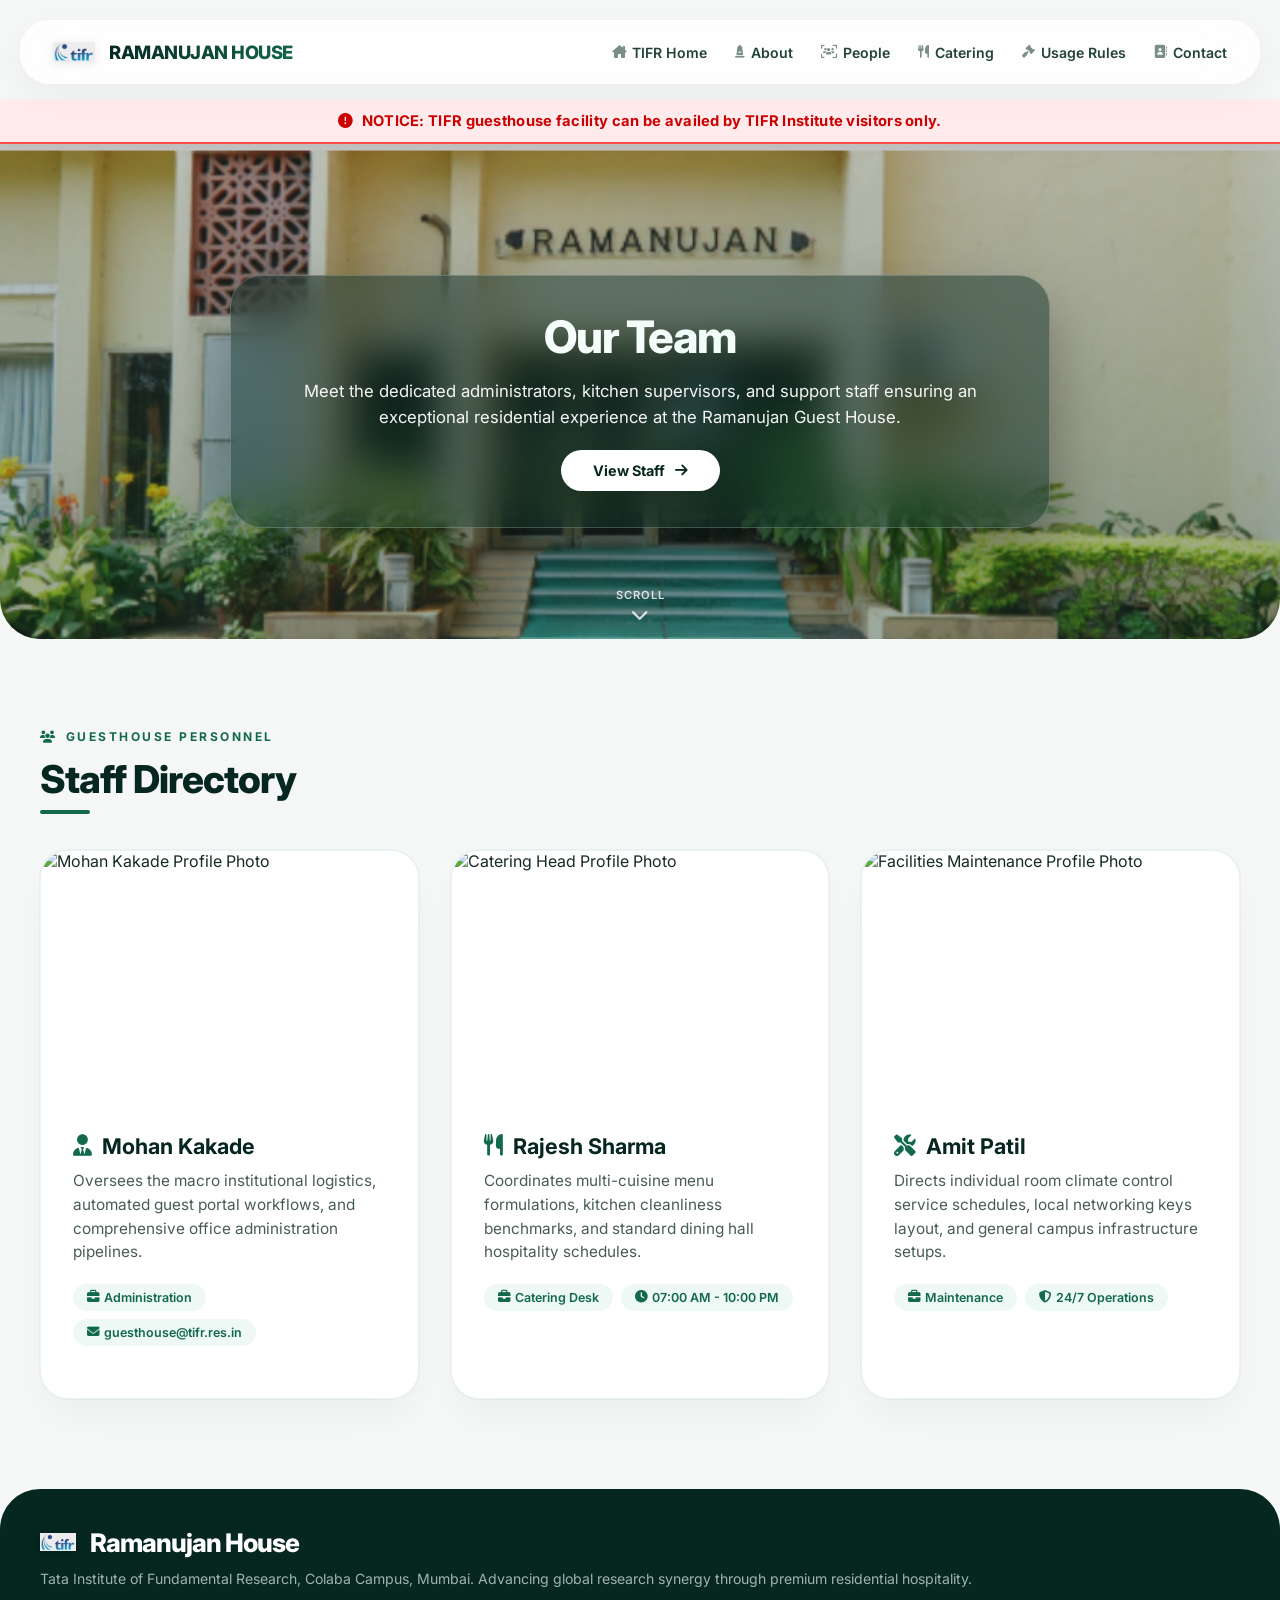
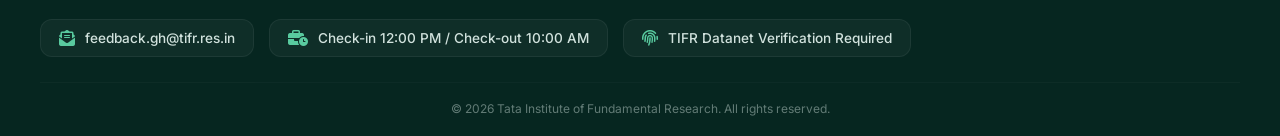
==== commit 7b0afdef: "Update index.html" ====
--- a/index.html
+++ b/index.html
@@ -3,7 +3,7 @@
 <head>
     <meta charset="UTF-8">
     <meta name="viewport" content="width=device-width, initial-scale=1.0, viewport-fit=cover">
-    <title> Ramanujan House | Official Guesthouse Portal</title>
+    <title>People | Ramanujan House</title>
     
     <link rel="preconnect" href="https://fonts.googleapis.com">
     <link rel="preconnect" href="https://fonts.gstatic.com" crossorigin>
@@ -44,7 +44,6 @@
         ::-webkit-scrollbar-track { background: #e3ebe7; }
         ::-webkit-scrollbar-thumb { background: var(--accent-emerald); border-radius: 4px; }
 
-        /* HEADER & NAVIGATION */
         .nav-master {
             position: fixed;
             top: 20px;
@@ -72,7 +71,6 @@
             gap: 14px;
         }
 
-        /* FLASHING NOTICE BANNER SYSTEM */
         .flashing-notice-bar {
             background-color: #ffebeb;
             border-bottom: 2px solid #ff4d4d;
@@ -114,86 +112,84 @@
             }
         }
 
-/* Base styling updates for the glass card */
-.hero-card {
-    max-width: 820px;
-    width: 100%; 
-    background: rgba(6, 38, 32, 0.45); /* Darker container background to preserve text legibility over clear images */
-    backdrop-filter: blur(20px);
-    -webkit-backdrop-filter: blur(20px);
-    padding: 36px 48px;
-    border-radius: 32px;
-    text-align: center;
-    color: white;
-    border: 1px solid rgba(255, 255, 255, 0.2);
-    box-shadow: 0 30px 60px rgba(0,0,0,0.3);
-    animation: floatUp 1.2s var(--transition-butter);
-}
-
-/* SCROLL DOWN ARROW SYSTEM */
-.scroll-indicator {
-    position: absolute;
-    bottom: 15px;
-    left: 50%;
-    transform: translateX(-50%);
-    display: flex;
-    flex-direction: column;
-    align-items: center;
-    gap: 4px;
-    color: rgba(255, 255, 255, 0.8);
-    text-decoration: none;
-    font-size: 0.7rem;
-    font-weight: 600;
-    letter-spacing: 1px;
-    text-transform: uppercase;
-    transition: color 0.3s, opacity 0.3s;
-    z-index: 15;
-}
-
-.scroll-indicator:hover {
-    color: #ffffff;
-}
-
-.scroll-indicator i {
-    font-size: 1.1rem;
-    animation: bounceArrow 2s infinite;
-}
-
-@keyframes bounceArrow {
-    0%, 20%, 50%, 80%, 100% { transform: translateY(0); }
-    40% { transform: translateY(-6px); }
-    60% { transform: translateY(-3px); }
-}
-
-/* MOBILE RESPONSIVENESS BREAKPOINT */
-@media (max-width: 768px) {
-    .hero-ram {
-        min-height: 50vh !important; 
-        padding: 100px 16px 50px !important;
-    }
-
-    .hero-card {
-        padding: 24px 20px;
-        border-radius: 20px;
-    }
-
-    .hero-card h1 {
-        font-size: 1.8rem !important;
-        letter-spacing: -0.8px;
-        margin-bottom: 8px;
-    }
-
-    .hero-card p {
-        font-size: 0.9rem !important;
-        line-height: 1.4;
-    }
-
-    .btn-primary {
-        margin-top: 16px !important;
-        padding: 10px 24px !important;
-        font-size: 0.85rem !important;
-    }
-}
+        .hero-card {
+            max-width: 820px;
+            width: 100%; 
+            background: rgba(6, 38, 32, 0.45); 
+            backdrop-filter: blur(20px);
+            -webkit-backdrop-filter: blur(20px);
+            padding: 36px 48px;
+            border-radius: 32px;
+            text-align: center;
+            color: white;
+            border: 1px solid rgba(255, 255, 255, 0.2);
+            box-shadow: 0 30px 60px rgba(0,0,0,0.3);
+            animation: floatUp 1.2s var(--transition-butter);
+        }
+
+        .scroll-indicator {
+            position: absolute;
+            bottom: 15px;
+            left: 50%;
+            transform: translateX(-50%);
+            display: flex;
+            flex-direction: column;
+            align-items: center;
+            gap: 4px;
+            color: rgba(255, 255, 255, 0.8);
+            text-decoration: none;
+            font-size: 0.7rem;
+            font-weight: 600;
+            letter-spacing: 1px;
+            text-transform: uppercase;
+            transition: color 0.3s, opacity 0.3s;
+            z-index: 15;
+        }
+
+        .scroll-indicator:hover {
+            color: #ffffff;
+        }
+
+        .scroll-indicator i {
+            font-size: 1.1rem;
+            animation: bounceArrow 2s infinite;
+        }
+
+        @keyframes bounceArrow {
+            0%, 20%, 50%, 80%, 100% { transform: translateY(0); }
+            40% { transform: translateY(-6px); }
+            60% { transform: translateY(-3px); }
+        }
+
+        @media (max-width: 768px) {
+            .hero-ram {
+                min-height: 50vh !important; 
+                padding: 100px 16px 50px !important;
+            }
+
+            .hero-card {
+                padding: 24px 20px;
+                border-radius: 20px;
+            }
+
+            .hero-card h1 {
+                font-size: 1.8rem !important;
+                letter-spacing: -0.8px;
+                margin-bottom: 8px;
+            }
+
+            .hero-card p {
+                font-size: 0.9rem !important;
+                line-height: 1.4;
+            }
+
+            .btn-primary {
+                margin-top: 16px !important;
+                padding: 10px 24px !important;
+                font-size: 0.85rem !important;
+            }
+        }
+
         .tifr-logo {
             width: 42px;
             height: 42px;
@@ -255,212 +251,6 @@
             padding: 4px;
         }
 
-        /* HERO AREA - Reduced height & cleaner overlay filters */
-        .hero-ram {
-            min-height: 55vh;
-            background: linear-gradient(rgba(4, 25, 21, 0.25), rgba(6, 38, 32, 0.4)), url('main.png');
-            background-size: cover;
-            background-position: center;
-            display: flex;
-            align-items: center;
-            justify-content: center;
-            border-radius: 0 0 40px 40px;
-            position: relative;
-            padding: 110px 20px 60px;
-        }
-        
-        .hero-card h1 {
-            font-size: 2.8rem;
-            font-weight: 800;
-            letter-spacing: -1.2px;
-            line-height: 1.15;
-            margin-bottom: 14px;
-            background: linear-gradient(120deg, #ffffff, #eafcf5);
-            -webkit-background-clip: text;
-            background-clip: text;
-            color: transparent;
-        }
-        .hero-card p { font-size: 1.05rem; line-height: 1.55; opacity: 0.95; font-weight: 400; }
-        
-       /* Corrected Button and Hero Properties */
-.btn-primary {
-    display: inline-flex;
-    background: #ffffff;
-    border: none;
-    margin-top: 20px;
-    padding: 12px 32px;
-    border-radius: 50px;
-    font-weight: 700;
-    font-size: 0.9rem;
-    color: var(--deep-teal);
-    gap: 10px;
-    transition: all 0.4s var(--transition-butter);
-    cursor: pointer;
-    text-decoration: none;
-    box-shadow: 0 10px 25px rgba(0,0,0,0.15);
-    align-items: center;
-}
-
-.btn-primary:hover { 
-    transform: translateY(-3px) scale(1.02); 
-    background: var(--mint-glow);
-    box-shadow: 0 15px 30px rgba(0,0,0,0.2);
-}
-
-@keyframes floatUp {
-    from { opacity: 0; transform: translateY(25px); }
-    to { opacity: 1; transform: translateY(0); }
-}
-
-/* STRUCTURAL WRAPPERS */
-.section-wrap {
-    max-width: 1400px;
-    margin: 0 auto;
-    padding: 90px 40px;
-}
-
-/* Base styling updates for the glass card */
-.hero-card {
-    max-width: 820px;
-    width: 100%; 
-    background: rgba(6, 38, 32, 0.45); /* Darker container background to preserve text legibility over clear images */
-    backdrop-filter: blur(20px);
-    -webkit-backdrop-filter: blur(20px);
-    padding: 36px 48px;
-    border-radius: 32px;
-    text-align: center;
-    color: white;
-    border: 1px solid rgba(255, 255, 255, 0.2);
-    box-shadow: 0 30px 60px rgba(0,0,0,0.3);
-    animation: floatUp 1.2s var(--transition-butter);
-}
-
-/* SCROLL DOWN ARROW SYSTEM */
-.scroll-indicator {
-    position: absolute;
-    bottom: 15px;
-    left: 50%;
-    transform: translateX(-50%);
-    display: flex;
-    flex-direction: column;
-    align-items: center;
-    gap: 4px;
-    color: rgba(255, 255, 255, 0.8);
-    text-decoration: none;
-    font-size: 0.7rem;
-    font-weight: 600;
-    letter-spacing: 1px;
-    text-transform: uppercase;
-    transition: color 0.3s, opacity 0.3s;
-    z-index: 15;
-}
-
-.scroll-indicator:hover {
-    color: #ffffff;
-}
-
-.scroll-indicator i {
-    font-size: 1.1rem;
-    animation: bounceArrow 2s infinite;
-}
-
-@keyframes bounceArrow {
-    0%, 20%, 50%, 80%, 100% { transform: translateY(0); }
-    40% { transform: translateY(-6px); }
-    60% { transform: translateY(-3px); }
-}
-
-/* MOBILE RESPONSIVENESS BREAKPOINT */
-@media (max-width: 768px) {
-    .hero-ram {
-        min-height: 50vh !important; 
-        padding: 100px 16px 50px !important;
-    }
-
-    .hero-card {
-        padding: 24px 20px;
-        border-radius: 20px;
-    }
-
-    .hero-card h1 {
-        font-size: 1.8rem !important;
-        letter-spacing: -0.8px;
-        margin-bottom: 8px;
-    }
-
-    .hero-card p {
-        font-size: 0.9rem !important;
-        line-height: 1.4;
-    }
-
-    .btn-primary {
-        margin-top: 16px !important;
-        padding: 10px 24px !important;
-        font-size: 0.85rem !important;
-    }
-}
-        .tifr-logo {
-            width: 42px;
-            height: 42px;
-            object-fit: contain;
-            filter: drop-shadow(0 2px 4px rgba(0,0,0,0.08));
-            image-rendering: -webkit-optimize-contrast;
-        }
-
-        .logo-brand {
-            font-weight: 800;
-            font-size: 1.15rem;
-            letter-spacing: -0.5px;
-            background: linear-gradient(135deg, var(--deep-teal), var(--accent-emerald));
-            background-clip: text;
-            -webkit-background-clip: text;
-            color: transparent;
-            white-space: nowrap;
-        }
-        
-        .nav-links { display: flex; gap: 28px; }
-        .nav-links a {
-            text-decoration: none;
-            font-weight: 600;
-            font-size: 0.88rem;
-            color: #23423a;
-            transition: color 0.25s;
-            position: relative;
-            display: flex;
-            align-items: center;
-            gap: 6px;
-            padding: 6px 0;
-        }
-        .nav-links a i { font-size: 0.8rem; opacity: 0.6; transition: transform 0.3s; }
-        .nav-links a:hover { color: var(--accent-emerald); }
-        .nav-links a:hover i { transform: translateY(-1px); opacity: 1; }
-        
-        .nav-links a:after {
-            content: '';
-            position: absolute;
-            bottom: 0;
-            left: 50%;
-            transform: translateX(-50%);
-            width: 0;
-            height: 2.5px;
-            background: var(--accent-emerald);
-            border-radius: 2px;
-            transition: width 0.3s var(--transition-butter);
-        }
-        .nav-links a:hover:after { width: 100%; }
-
-        .mobile-toggle {
-            display: none;
-            background: none;
-            border: none;
-            font-size: 1.4rem;
-            color: var(--deep-teal);
-            cursor: pointer;
-            z-index: 2100;
-            padding: 4px;
-        }
-
-        /* HERO AREA - Reduced height & cleaner overlay filters */
         .hero-ram {
             min-height: 55vh;
             background: linear-gradient(rgba(4, 25, 21, 0.25), rgba(6, 38, 32, 0.4)), url('main.png');
@@ -504,6 +294,7 @@
             box-shadow: 0 10px 25px rgba(0,0,0,0.15);
             align-items: center;
         }
+
         .btn-primary:hover { 
             transform: translateY(-3px) scale(1.02); 
             background: var(--mint-glow);
@@ -515,7 +306,6 @@
             to { opacity: 1; transform: translateY(0); }
         }
 
-        /* STRUCTURAL WRAPPERS */
         .section-wrap {
             max-width: 1400px;
             margin: 0 auto;
@@ -549,77 +339,15 @@
             height: 4.5px;
             background: var(--accent-emerald);
             border-radius: 4px;
-        }/* ABOUT GRID & BENTO IMAGES */
-        .about-grid {
-            display: grid;
-            grid-template-columns: 1fr 1fr;
-            gap: 32px;
-            align-items: stretch;
-            margin-bottom: 32px;
-        }
-        .glass-info {
-            background: white;
-            border-radius: 28px;
-            padding: 40px;
-            box-shadow: var(--shadow-elevated);
-            border: 1px solid var(--border-soft);
-            display: flex;
-            flex-direction: column;
-            justify-content: center;
-            transition: box-shadow 0.3s ease;
-        }
-        .glass-info:hover { box-shadow: 0 25px 50px -15px rgba(6,38,32,0.08); }
-        
-        .bento-showcase {
-            display: grid;
-            grid-template-columns: repeat(2, 1fr);
-            grid-auto-rows: 190px;
-            gap: 20px;
-        }
-        .bento-item {
-            position: relative;
-            border-radius: 24px;
-            overflow: hidden;
-            box-shadow: var(--shadow-elevated);
-            border: 1px solid var(--border-soft);
-        }
-        .bento-item img {
-            width: 100%;
-            height: 100%;
-            object-fit: cover;
-            transition: transform 0.6s cubic-bezier(0.16, 1, 0.3, 1);
-            display: block;
-            image-rendering: -webkit-optimize-contrast;
-            backface-visibility: hidden;
-            transform: translateZ(0);
-        }
-        .bento-item:hover img { transform: scale(1.05); }
-        .span-full-width { grid-column: span 2; }
-        .span-full-height { grid-row: span 2; }
-
-        .bento-caption {
-            position: absolute;
-            inset: 0;
-            background: linear-gradient(to top, rgba(6, 38, 32, 0.85) 0%, rgba(0,0,0,0) 60%);
-            display: flex;
-            align-items: flex-end;
-            padding: 24px;
-            color: white;
-            font-size: 0.9rem;
-            font-weight: 600;
-            opacity: 0;
-            transition: opacity 0.3s ease;
-        }
-        .bento-item:hover .bento-caption { opacity: 1; }
-
-        /* ROOM TRIPTYCH */
-        .room-triptych {
+        }
+
+        .staff-grid {
             display: grid;
             grid-template-columns: repeat(3, 1fr);
             gap: 32px;
             margin-top: 20px;
         }
-        .room-card-3d {
+        .staff-card {
             background: white;
             border-radius: 28px;
             overflow: hidden;
@@ -627,9 +355,9 @@
             box-shadow: var(--shadow-elevated);
             border: 1px solid rgba(18, 105, 75, 0.08);
         }
-        .room-card-3d:hover { box-shadow: var(--shadow-hover); transform: translateY(-4px); }
-        .room-img-strip { height: 250px; overflow: hidden; position: relative; }
-        .room-img-strip img { 
+        .staff-card:hover { box-shadow: var(--shadow-hover); transform: translateY(-4px); }
+        .staff-img-strip { height: 250px; overflow: hidden; position: relative; }
+        .staff-img-strip img { 
             width: 100%; 
             height: 100%; 
             object-fit: cover; 
@@ -639,9 +367,9 @@
             backface-visibility: hidden;
             transform: translateZ(0);
         }
-        .room-card-3d:hover .room-img-strip img { transform: scale(1.05); }
-        .room-content { padding: 32px; }
-        .room-content h3 {
+        .staff-card:hover .staff-img-strip img { transform: scale(1.05); }
+        .staff-content { padding: 32px; }
+        .staff-content h3 {
             font-size: 1.35rem;
             font-weight: 700;
             margin-bottom: 10px;
@@ -650,10 +378,10 @@
             align-items: center;
             gap: 10px;
         }
-        .room-content h3 i { color: var(--accent-emerald); }
-        .room-content p { font-size: 0.96rem; color: #485c56; margin-bottom: 16px; line-height: 1.55; }
-        .amenities-list { display: flex; flex-wrap: wrap; gap: 8px; margin: 20px 0; font-size: 0.78rem; font-weight: 600; }
-        .amenities-list span {
+        .staff-content h3 i { color: var(--accent-emerald); }
+        .staff-content p { font-size: 0.96rem; color: #485c56; margin-bottom: 16px; line-height: 1.55; }
+        .details-list { display: flex; flex-wrap: wrap; gap: 8px; margin: 20px 0; font-size: 0.78rem; font-weight: 600; }
+        .details-list span {
             background: var(--mint-glow);
             padding: 6px 14px;
             border-radius: 40px;
@@ -663,84 +391,6 @@
             gap: 5px;
         }
 
-        /* TARIFF TABLE */
-        .tariff-elegant {
-            background: white;
-            border-radius: 32px;
-            padding: 40px;
-            box-shadow: var(--shadow-elevated);
-            border: 1px solid var(--border-soft);
-            overflow: hidden;
-        }
-        .tariff-table {
-            width: 100%;
-            border-collapse: collapse;
-        }
-        .tariff-table th {
-            text-align: left;
-            padding: 22px;
-            font-weight: 700;
-            color: var(--deep-teal);
-            font-size: 0.88rem;
-            text-transform: uppercase;
-            letter-spacing: 1px;
-            border-bottom: 2px solid #e5ede9;
-        }
-        .tariff-table td { padding: 20px; border-bottom: 1px solid #edf2ef; font-weight: 500; font-size: 0.98rem; }
-        .tariff-table tr:last-child td { border-bottom: none; }
-        .rate-badge {
-            background: #eef7f3;
-            padding: 6px 20px;
-            border-radius: 40px;
-            font-weight: 700;
-            color: var(--accent-emerald);
-            display: inline-block;
-            border: 1px solid rgba(18, 105, 75, 0.08);
-        }
-
-        /* INFRASTRUCTURE PANES & GRIDS */
-        .facilities-grid {
-            display: grid;
-            grid-template-columns: repeat(4, 1fr);
-            gap: 24px;
-        }
-        .facil-card {
-            background: white;
-            padding: 36px 24px;
-            text-align: center;
-            border-radius: 24px;
-            box-shadow: var(--shadow-elevated);
-            border: 1px solid var(--border-soft);
-            transition: all 0.3s ease;
-        }
-        .facil-card:hover { transform: translateY(-3px); box-shadow: 0 15px 35px rgba(6,38,32,0.06); }
-        .facil-card i { font-size: 2.2rem; color: var(--accent-emerald); margin-bottom: 18px; display: block; }
-        .facil-card h4 { font-size: 1.05rem; font-weight: 700; margin-bottom: 8px; color: var(--deep-teal); }
-        .facil-card p { font-size: 0.88rem; color: #5c6e69; line-height: 1.45; }
-
-        .info-dual {
-            display: grid;
-            grid-template-columns: 1.1fr 0.9fr;
-            gap: 40px;
-            margin-top: 40px;
-        }
-        .info-pane-img {
-            border-radius: 28px;
-            overflow: hidden;
-            box-shadow: var(--shadow-elevated);
-            border: 1px solid var(--border-soft);
-            height: 100%;
-            min-height: 300px;
-        }
-        .info-pane-img img { 
-            width: 100%; 
-            height: 100%; 
-            object-fit: cover; 
-            display: block; 
-            image-rendering: -webkit-optimize-contrast;
-        }
-
-        /* COMPACT FOOTER PANEL */
         .footer-ultimate {
             background: var(--deep-teal);
             border-radius: 40px 40px 0 0;
@@ -780,41 +430,8 @@
         .contact-pill:hover { background: rgba(255,255,255,0.07); }
         .contact-pill i { color: #59ca9f; font-size: 1rem; }
         
-        .lightbox-orb {
-            display: none;
-            position: fixed;
-            top: 0; left: 0;
-            width: 100%; height: 100%;
-            background: rgba(4, 20, 17, 0.97);
-            backdrop-filter: blur(20px);
-            -webkit-backdrop-filter: blur(20px);
-            z-index: 10000;
-            justify-content: center;
-            align-items: center;
-            cursor: zoom-out;
-        }
-        .lightbox-inner {
-            position: relative;
-            max-width: 85vw;
-            max-height: 85vh;
-            animation: zoomEffect 0.3s cubic-bezier(0.34, 1.56, 0.64, 1);
-        }
-        .lightbox-inner img {
-            max-width: 100%;
-            max-height: 85vh;
-            border-radius: 20px;
-            box-shadow: 0 40px 90px rgba(0,0,0,0.6);
-            object-fit: contain;
-            image-rendering: -webkit-optimize-contrast;
-        }
-        @keyframes zoomEffect {
-            from { transform: scale(0.95); opacity: 0; }
-            to { transform: scale(1); opacity: 1; }
-        }
-
-        /* UNIVERSAL SCREEN MEDIA QUERIES */
         @media (max-width: 1024px) {
-            .room-triptych, .facilities-grid, .about-grid, .info-dual { 
+            .staff-grid { 
                 grid-template-columns: 1fr !important; 
             }
             .footer-flex {
@@ -826,8 +443,6 @@
                 flex-direction: column;
                 width: 100%;
             }
-            .bento-showcase { grid-template-columns: 1fr; grid-auto-rows: 220px; }
-            .span-full-width, .span-full-height { grid-column: span 1; grid-row: span 1; }
             
             .hero-ram {
                 min-height: 50vh;
@@ -880,47 +495,7 @@
                 border-bottom: 1px solid #edf2ef;
             }
             .nav-links a:after { display: none; }
-
-            /* MOBILE COMPACT TABLE CARD CONVERSION */
-            .tariff-elegant {
-                padding: 20px;
-                border-radius: 24px;
-            }
-            .tariff-table, .tariff-table thead, .tariff-table tbody, .tariff-table th, .tariff-table td, .tariff-table tr {
-                display: block;
-            }
-            .tariff-table thead { display: none; } 
-            .tariff-table tr {
-                background: #fbfdfc;
-                border: 1px solid #e1ebe6;
-                border-radius: 16px;
-                padding: 16px;
-                margin-bottom: 14px;
-            }
-            .tariff-table td {
-                text-align: right;
-                padding: 10px 0;
-                border-bottom: 1px dashed #e6eee9;
-                font-size: 0.92rem;
-                display: flex;
-                justify-content: space-between;
-                align-items: center;
-            }
-            .tariff-table td:last-child { border-bottom: none; }
-            .tariff-table td:nth-of-type(1):before { content: "Configuration"; font-weight: 700; color: var(--deep-teal); }
-            .tariff-table td:nth-of-type(2):before { content: "Official Rate"; font-weight: 700; color: var(--deep-teal); }
-            .tariff-table td:nth-of-type(3):before { content: "Personal Rate"; font-weight: 700; color: var(--deep-teal); }
-            .rate-badge { padding: 4px 14px; font-size: 0.85rem; }
-
-            /* PHOTO BOX REALIGNMENTS */
-            .info-pane-img {
-                height: 230px;
-                min-height: auto;
-                margin-top: 8px;
-            }
-            .room-img-strip { height: 210px; }
-
-            /* OPTIMIZED SLIM FOOTER FOR MOBILE */
+            .staff-img-strip { height: 210px; }
             .footer-ultimate {
                 border-radius: 28px 28px 0 0;
                 padding: 24px 20px 16px;
@@ -935,16 +510,18 @@
         }
     </style>
 </head>
-<body><nav class="nav-master">
+<body>
+
+<nav class="nav-master">
     <div class="logo-brand-container">
         <img src="tifr.jpg" alt="TIFR Official Seal Logo" class="tifr-logo">
         <div class="logo-brand">RAMANUJAN HOUSE</div>
     </div>
     <button class="mobile-toggle" aria-label="Toggle Navigation Menu"><i class="fa-solid fa-bars"></i></button>
     <div class="nav-links">
-        <a href="#"><i class="fa-solid fa-house-chimney"></i> TIFR Home</a>
-        <a href="index.html><i class="fa-solid fa-monument"></i> About</a>
-        <a href="people.html"> <i class="fa-solid fa-users-viewfinder"></i> People</a>
+        <a href="index.html"><i class="fa-solid fa-house-chimney"></i> TIFR Home</a>
+        <a href="index.html"><i class="fa-solid fa-monument"></i> About</a>
+        <a href="#" class="active"> <i class="fa-solid fa-users-viewfinder"></i> People</a>
         <a href="catering.html"><i class="fa-solid fa-utensils"></i> Catering</a>
         <a href="usage_rules.html"><i class="fa-solid fa-gavel"></i> Usage Rules</a>
         <a href="contact.html"><i class="fa-solid fa-address-book"></i> Contact</a>
@@ -958,9 +535,9 @@
 
 <section class="hero-ram">
     <div class="hero-card">
-        <h1>Ramanujan Guest House</h1>
-        <p>Tata Institute of Fundamental Research — A dedicated architectural sanctuary built for visiting scholars, global scientists, and institute affiliates at the Colaba Campus.</p>
-        <a href="#explore" class="btn-primary">Explore Chambers <i class="fa-solid fa-arrow-right"></i></a>
+        <h1>Our Team</h1>
+        <p>Meet the dedicated administrators, kitchen supervisors, and support staff ensuring an exceptional residential experience at the Ramanujan Guest House.</p>
+        <a href="#staff-section" class="btn-primary">View Staff <i class="fa-solid fa-arrow-right"></i></a>
     </div>
 
     <a href="#content-below" class="scroll-indicator" aria-label="Scroll down to content">
@@ -971,141 +548,37 @@
 
 <div id="content-below"></div>
 
-<section class="section-wrap" id="about">
-    <div class="section-badge"><i class="fa-solid fa-award"></i> Homage to Genius</div>
-    <h2 class="section-head">Infinite Legacy</h2>
-    
-    <div class="about-grid">
-        <div class="glass-info">
-            <p style="line-height: 1.75; font-size: 1.05rem; color: #1c322c; margin-bottom: 16px;">The premium TIFR Guesthouse facility in the Colaba Campus is proudly named after the legendary Indian mathematician <strong>Srinivasa Ramanujan</strong>.</p>
-            <p style="line-height: 1.75; font-size: 0.96rem; color: #445953;">It contains three individual structural performance tiers of residential units. In addition, the complex offers fully furnished studio formats and comprehensive multi-bedroom apartment spaces directly on site for extended residencies.</p>
-            <div style="margin-top: 24px; background: #eef7f3; border-radius: 18px; padding: 20px; font-size: 0.95rem; border: 1px solid rgba(18,105,75,0.06);">
-                <i class="fa-solid fa-id-card-clip" style="color: var(--accent-emerald); margin-right: 8px;"></i> <strong>Institutional Access:</strong> Allocation operations are restricted to credentialed TIFR visitors. Submissions must clear the internal TIFR Datanet workflow module via host faculty sponsorships.
-            </div>
-        </div>
-        
-        <div class="bento-showcase">
-            <div class="bento-item span-full-width">
-                <img src="sb-2.jpg" class="zoomable-target" alt="Ramanujan House Main Entrance Gate">
-                <div class="bento-caption">Primary Facility Frontage</div>
-            </div>
-            <div class="bento-item">
-                <img src="sb-1.jpg" class="zoomable-target" alt="Manicured Green Walkway Passages">
-                <div class="bento-caption">Campus Walkway Passages</div>
-            </div>
-            <div class="bento-item">
-                <img src="sb-3.jpg" class="zoomable-target" alt="Common Area Entry Hall">
-                <div class="bento-caption">Intermediate Common Lounge</div>
-            </div>
-        </div>
-    </div>
-    <div class="about-grid" id="catering" style="margin-bottom: 0;">
-        <div class="bento-showcase">
-            <div class="bento-item span-full-width">
-                <img src="sb-4.jpg" class="zoomable-target" alt="Dining Hall Arrangement Spaces">
-                <div class="bento-caption">Catering & Dining Facilities</div>
-            </div>
-            <div class="bento-item span-full-width">
-                <img src="gh_012-reception.JPG" class="zoomable-target" alt="Guesthouse Central Counter Desk">
-                <div class="bento-caption">Central Reception Counter Office</div>
-            </div>
-        </div>
-        <div class="glass-info" id="people">
-            <h3 style="margin-bottom: 14px; font-size: 1.3rem; font-weight: 700;"><i class="fa-solid fa-user-tie" style="color: var(--accent-emerald);"></i> Support Desk Operations</h3>
-            <p style="font-size: 0.96rem; line-height: 1.65; color: #445953; margin-bottom: 20px;">Manual reservation tickets for international partners or non-automated workflows should be piped directly to the central management desk at: <strong style="color:var(--accent-emerald);">guesthouse@tifr.res.in</strong></p>
-            <hr style="margin-bottom: 20px; border: 0; border-top: 1px solid #e5ede9;">
-            <p style="font-weight: 600; font-size: 0.95rem; color: var(--deep-teal);"><i class="fa-regular fa-clock" style="color: var(--accent-emerald);"></i> Check-In Support: active 24/7 at front lobby.</p>
-        </div>
-    </div>
-</section>
-
-<section class="section-wrap" id="accommodation">
-    <div class="section-badge"><i class="fa-solid fa-door-open"></i> Guest Chambers</div>
-    <h2 class="section-head">Room Classifications</h2>
-    <div class="room-triptych">
-        <div class="room-card-3d">
-            <div class="room-img-strip"><img src="sb-8.jpg" class="zoomable-target" alt="A-Type Single room interior setup"></div>
-            <div class="room-content">
-                <h3><i class="fa-solid fa-circle-user"></i> A-Type Single</h3>
-                <p>Efficient single occupancy spaces created for solo researchers, fitted out with close proximity shared washrooms.</p>
-                <div class="amenities-list"><span><i class="fa-solid fa-snowflake"></i> AC</span><span><i class="fa-solid fa-temperature-arrow-down"></i> Fridge</span><span><i class="fa-solid fa-vault"></i> Safe</span></div>
+<section class="section-wrap" id="staff-section">
+    <div class="section-badge"><i class="fa-solid fa-users"></i> Guesthouse Personnel</div>
+    <h2 class="section-head">Staff Directory</h2>
+    
+    <div class="staff-grid">
+        <div class="staff-card">
+            <div class="staff-img-strip"><img src="mohan_kakade.jpg" class="zoomable-target" alt="Mohan Kakade Profile Photo"></div>
+            <div class="staff-content">
+                <h3><i class="fa-solid fa-user-tie"></i> Mohan Kakade</h3>
+                <p>Oversees the macro institutional logistics, automated guest portal workflows, and comprehensive office administration pipelines.</p>
+                <div class="details-list"><span><i class="fa-solid fa-briefcase"></i> Administration</span><span><i class="fa-solid fa-envelope"></i> guesthouse@tifr.res.in</span></div>
             </div>
         </div>
        
-        <div class="room-card-3d">
-            <div class="room-img-strip"><img src="sb-7.jpg" class="zoomable-target" alt="C-Type Attached Twin beds layout"></div>
-            <div class="room-content">
-                <h3><i class="fa-solid fa-user-group"></i> C-Type Double</h3>
-                <p>Integrated layouts pairing parallel twin beds with completely private, fully customized attached bathrooms.</p>
-                <div class="amenities-list"><span><i class="fa-solid fa-snowflake"></i> AC</span><span><i class="fa-solid fa-temperature-arrow-down"></i> Fridge</span><span><i class="fa-solid fa-mug-hot"></i> Kettle</span></div>
+        <div class="staff-card">
+            <div class="staff-img-strip"><img src="catering_head.jpg" class="zoomable-target" alt="Catering Head Profile Photo"></div>
+            <div class="staff-content">
+                <h3><i class="fa-solid fa-utensils"></i> Rajesh Sharma</h3>
+                <p>Coordinates multi-cuisine menu formulations, kitchen cleanliness benchmarks, and standard dining hall hospitality schedules.</p>
+                <div class="details-list"><span><i class="fa-solid fa-briefcase"></i> Catering Desk</span><span><i class="fa-solid fa-clock"></i> 07:00 AM - 10:00 PM</span></div>
             </div>
         </div>
       
-        <div class="room-card-3d">
-            <div class="room-img-strip"><img src="sb-5.jpg" class="zoomable-target" alt="D-Type Executive Lounge Suite Space"></div>
-            <div class="room-content">
-                <h3><i class="fa-solid fa-hotel"></i> D-Type Suite</h3>
-                <p>Luxury configurations featuring spacious twin layouts, an attached bath, an independent Kitchenette, and an open Living Room area.</p>
-                <div class="amenities-list"><span><i class="fa-solid fa-couch"></i> Living Hall</span><span><i class="fa-solid fa-kitchen-set"></i> Kitchen</span><span><i class="fa-solid fa-snowflake"></i> AC</span></div>
+        <div class="staff-card">
+            <div class="staff-img-strip"><img src="facilities_head.jpg" class="zoomable-target" alt="Facilities Maintenance Profile Photo"></div>
+            <div class="staff-content">
+                <h3><i class="fa-solid fa-screwdriver-wrench"></i> Amit Patil</h3>
+                <p>Directs individual room climate control service schedules, local networking keys layout, and general campus infrastructure setups.</p>
+                <div class="details-list"><span><i class="fa-solid fa-briefcase"></i> Maintenance</span><span><i class="fa-solid fa-shield-halved"></i> 24/7 Operations</span></div>
             </div>
         </div>
-    </div>
-</section>
-
-<section class="section-wrap" id="tariff">
-    <div class="section-badge"><i class="fa-solid fa-calculator"></i> Financial Framework</div>
-    <h2 class="section-head">Tariff Matrix</h2>
-    <div class="tariff-elegant">
-        <table class="tariff-table">
-            <thead><tr><th>Room Configuration</th><th>Official (INR)</th><th>Personal (INR)</th></tr></thead>
-            <tbody>
-                <tr><td>A-Type (Single Occupancy)</td><td><span class="rate-badge">₹200</span></td><td><span class="rate-badge">₹600</span></td></tr>
-                <tr><td>C-Type (Single Occupancy)</td><td><span class="rate-badge">₹500</span></td><td><span class="rate-badge">₹1,500</span></td></tr>
-                <tr><td>C-Type (Double Occupancy)</td><td><span class="rate-badge">₹650</span></td><td><span class="rate-badge">₹1,950</span></td></tr>
-                <tr><td>D-Type (Single Occupancy)</td><td><span class="rate-badge">₹650</span></td><td><span class="rate-badge">₹1,950</span></td></tr>
-                <tr><td>D-Type (Double Occupancy)</td><td><span class="rate-badge">₹900</span></td><td><span class="rate-badge">₹2,700</span></td></tr>
-                <tr><td>D-Type (Family Occupancy)</td><td><span class="rate-badge">₹1,200</span></td><td><span class="rate-badge">₹3,600</span></td></tr>
-            </tbody>
-        </table>
-    </div>
-</section>
-
-<section class="section-wrap" id="usage-rules">
-    <div class="section-badge"><i class="fa-solid fa-circle-exclamation"></i> Academic Infrastructure</div>
-    <h2 class="section-head">Venues & Settlement</h2>
-    
-    <div class="room-triptych" style="grid-template-columns: 1.1fr 0.9fr; align-items: stretch;">
-        <div class="glass-info">
-            <i class="fa-solid fa-users-rectangle" style="font-size: 2rem; color:var(--accent-emerald); margin-bottom: 20px; display: block;"></i>
-            <h3 style="margin-bottom: 12px; font-size: 1.4rem; font-weight: 700;">Conference & Seminar Auditoriums</h3>
-            <p style="color: #445953; line-height: 1.65; font-size: 0.96rem; margin-bottom: 20px;">Ramanujan House contains dedicated rooms optimized for professional research assemblies and symposia, reservable ahead via lobby coordination.</p>
-            <div class="amenities-list" style="margin: 0;"><span style="background: var(--deep-teal); color: white; border:none;"><i class="fa-solid fa-users"></i> Seminar Hall: 40 Seats</span><span style="background: var(--accent-emerald); color: white; border:none;"><i class="fa-solid fa-network-wired"></i> Boardroom: 12 Seats</span></div>
-        </div>
-        <div class="info-pane-img">
-            <img src="sem-room.JPG" class="zoomable-target" alt="Auditorium Presentation Spaces">
-        </div>
-    </div>
-
-    <div class="info-dual">
-        <div class="info-pane-img">
-            <img src="conf-room.JPG" class="zoomable-target" alt="Executive Meeting Conference Space">
-        </div>
-        <div class="glass-info">
-            <i class="fa-solid fa-wallet" style="font-size: 2rem; color:var(--accent-emerald); margin-bottom: 20px; display: block;"></i>
-            <h3 style="margin-bottom: 12px; font-size: 1.4rem; font-weight: 700;">Payment & Bill Settlement</h3>
-            <p style="color: #445953; line-height: 1.65; font-size: 0.96rem;">Visiting academics must resolve specific booking ledger pathways directly with their respective internal hosts. Room fee settlements, dining invoices, and incidental tabs must be addressed at the desk prior to executing checkout procedures.</p>
-        </div>
-    </div>
-</section>
-
-<section class="section-wrap">
-    <div class="section-badge"><i class="fa-solid fa-wand-magic-sparkles"></i> Standard Amenities</div>
-    <h2 class="section-head">Default Provisions</h2>
-    <div class="facilities-grid">
-        <div class="facil-card"><i class="fa-solid fa-wifi"></i><h4>Wi-Fi Access</h4><p>High-capacity campus internet keys handed out at check-in.</p></div>
-        <div class="facil-card"><i class="fa-solid fa-snowflake"></i><h4>Climate Control</h4><p>Energy-efficient individual AC modules inside every room.</p></div>
-        <div class="facil-card"><i class="fa-solid fa-shield-halved"></i><h4>Secure Safes</h4><p>Electronic combination lockers built directly into closets.</p></div>
-        <div class="facil-card"><i class="fa-solid fa-mug-hot"></i><h4>Complimentary Kit</h4><p>Electric kettle setups, tea packs refilled daily by housekeeping.</p></div>
     </div>
 </section>
 
@@ -1127,10 +600,6 @@
     <div style="text-align: center; margin-top: 25px; font-size: 0.75rem; border-top: 1px solid rgba(255,255,255,0.06); padding-top: 18px; opacity: 0.45;">&copy; 2026 Tata Institute of Fundamental Research. All rights reserved.</div>
 </footer>
 
-<div class="lightbox-orb" id="globalLightbox">
-    <div class="lightbox-inner"><img id="lightboxImg" src="" alt="Active Modal Target View"></div>
-</div>
-
 <script>
     gsap.registerPlugin(ScrollTrigger);
     
@@ -1174,7 +643,7 @@
     });
    
     if (!window.matchMedia("(max-width: 1024px)").matches) {
-        const interactionNodes = document.querySelectorAll('.room-card-3d, .facil-card, .glass-info, .info-pane-img, .bento-item');
+        const interactionNodes = document.querySelectorAll('.staff-card');
         interactionNodes.forEach(nodeElement => {
             nodeElement.addEventListener('mousemove', (moveEvent) => {
                 const boundaries = nodeElement.getBoundingClientRect();
@@ -1190,26 +659,6 @@
         });
     }
     
-    const globalLightbox = document.getElementById('globalLightbox');
-    const lightboxImg = document.getElementById('lightboxImg');
-    const comprehensiveImages = document.querySelectorAll('.zoomable-target');
-    
-    comprehensiveImages.forEach(imageInstance => {
-        imageInstance.style.cursor = 'zoom-in';
-        imageInstance.addEventListener('click', (clickEvent) => {
-            clickEvent.stopPropagation();
-            globalLightbox.style.display = 'flex';
-            lightboxImg.src = imageInstance.src;
-            document.body.style.overflow = 'hidden';
-            gsap.fromTo(lightboxImg, { scale: 0.95, opacity: 0 }, { scale: 1, opacity: 1, duration: 0.35, ease: "power3.out" });
-        });
-    });
-    
-    globalLightbox.addEventListener('click', () => {
-        globalLightbox.style.display = 'none';
-        document.body.style.overflow = 'auto';
-    });
-    
     document.querySelectorAll('a[href^="#"]').forEach(navigationAnchor => {
         navigationAnchor.addEventListener('click', function(anchorEvent) {
             anchorEvent.preventDefault();
@@ -1221,14 +670,6 @@
         });
     });
     
-    if (!window.matchMedia("(max-width: 1024px)").matches) {
-        const gridRows = document.querySelectorAll('.tariff-table tbody tr');
-        gridRows.forEach(rowInstance => {
-            rowInstance.addEventListener('mouseenter', () => gsap.to(rowInstance, { backgroundColor: '#f3f8f5', duration: 0.1 }));
-            rowInstance.addEventListener('mouseleave', () => gsap.to(rowInstance, { backgroundColor: 'transparent', duration: 0.15 }));
-        });
-    }
-    
     gsap.to('.hero-card', { y: -5, duration: 2.5, repeat: -1, yoyo: true, ease: "power1.inOut" });
 </script>
 </body>
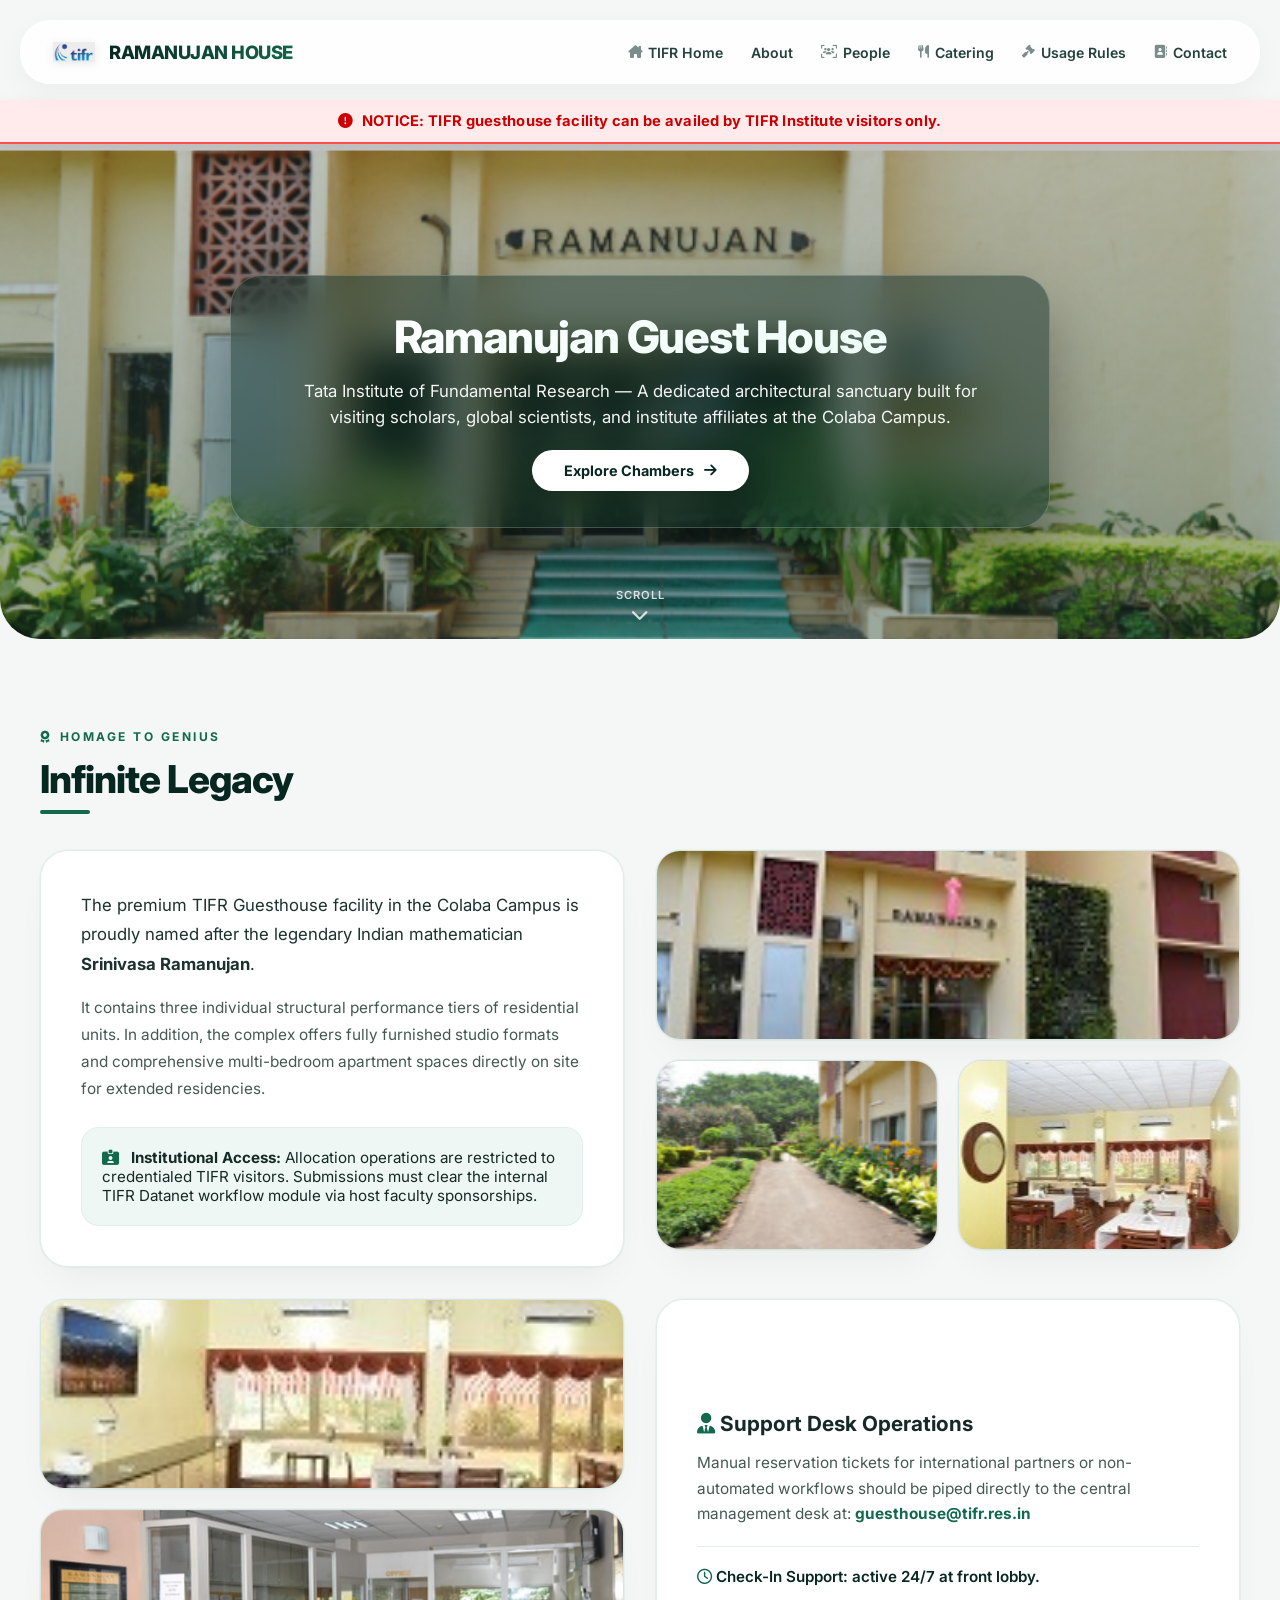
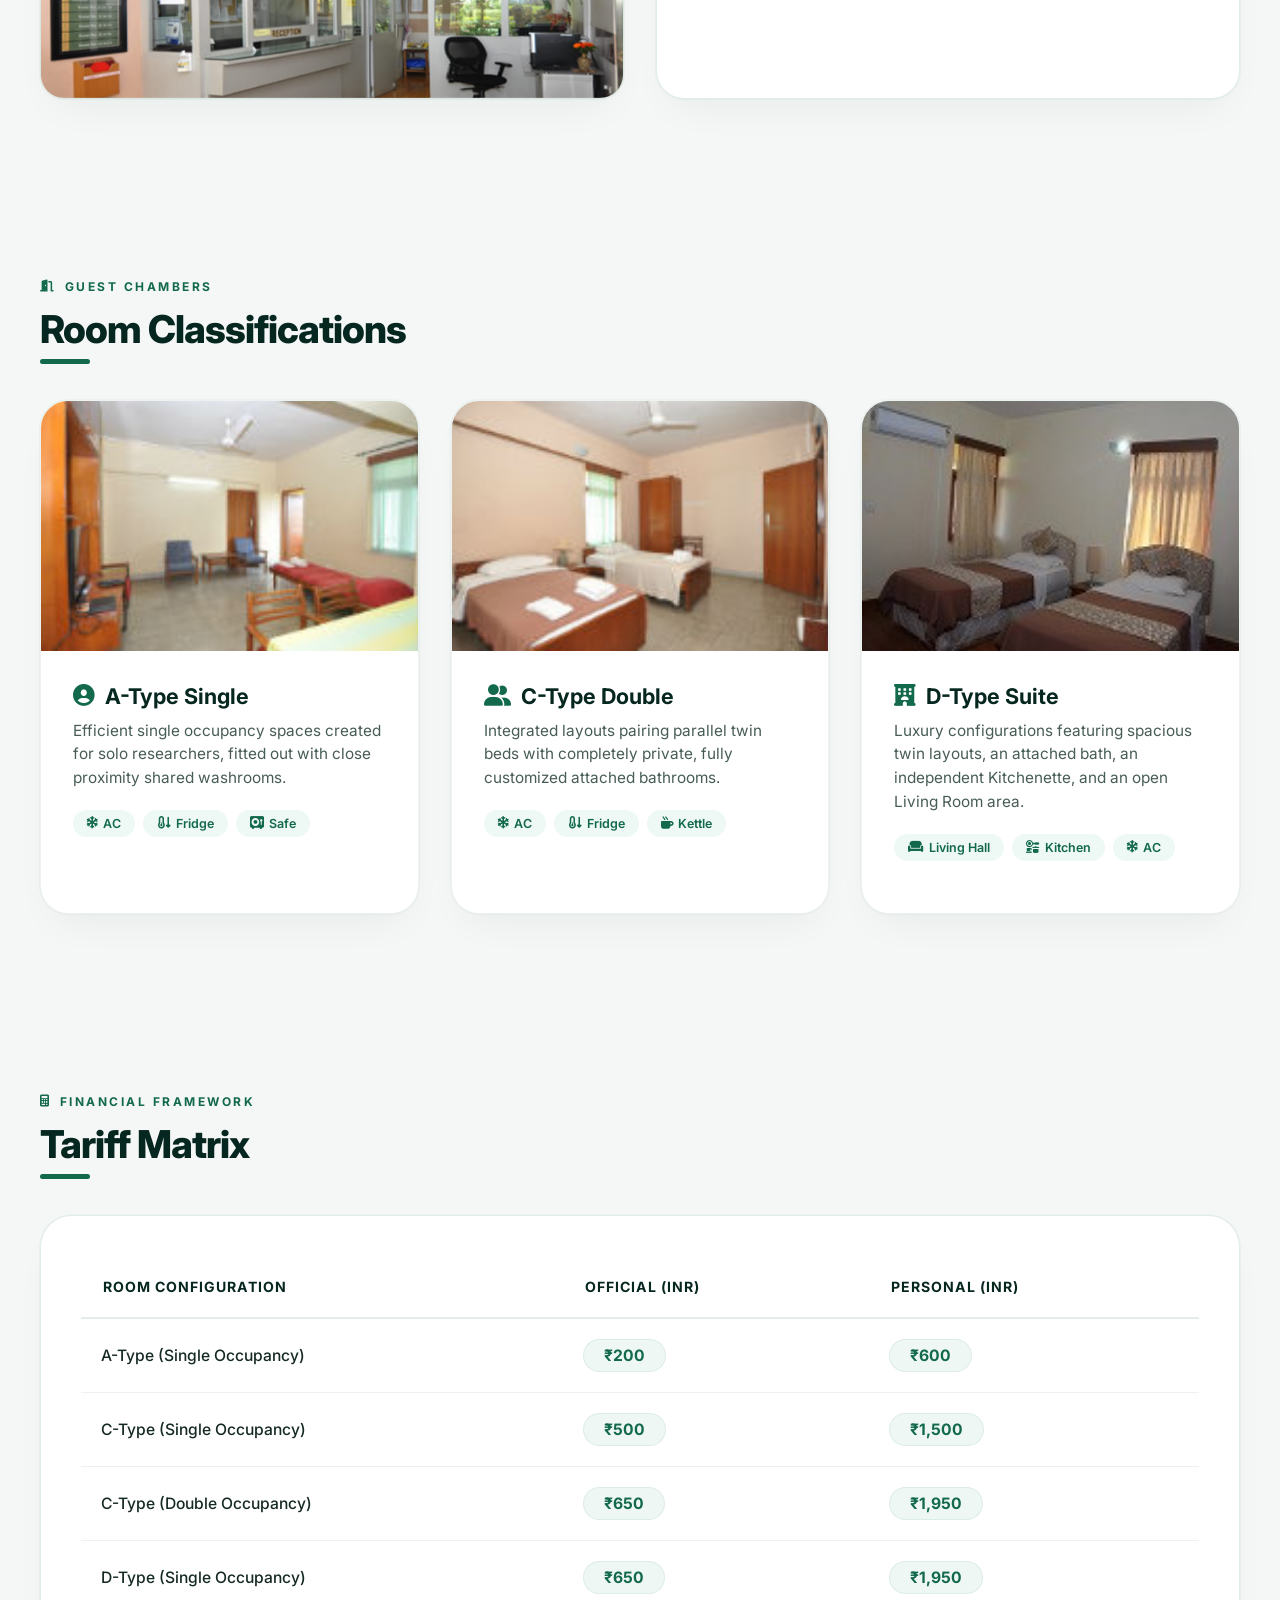
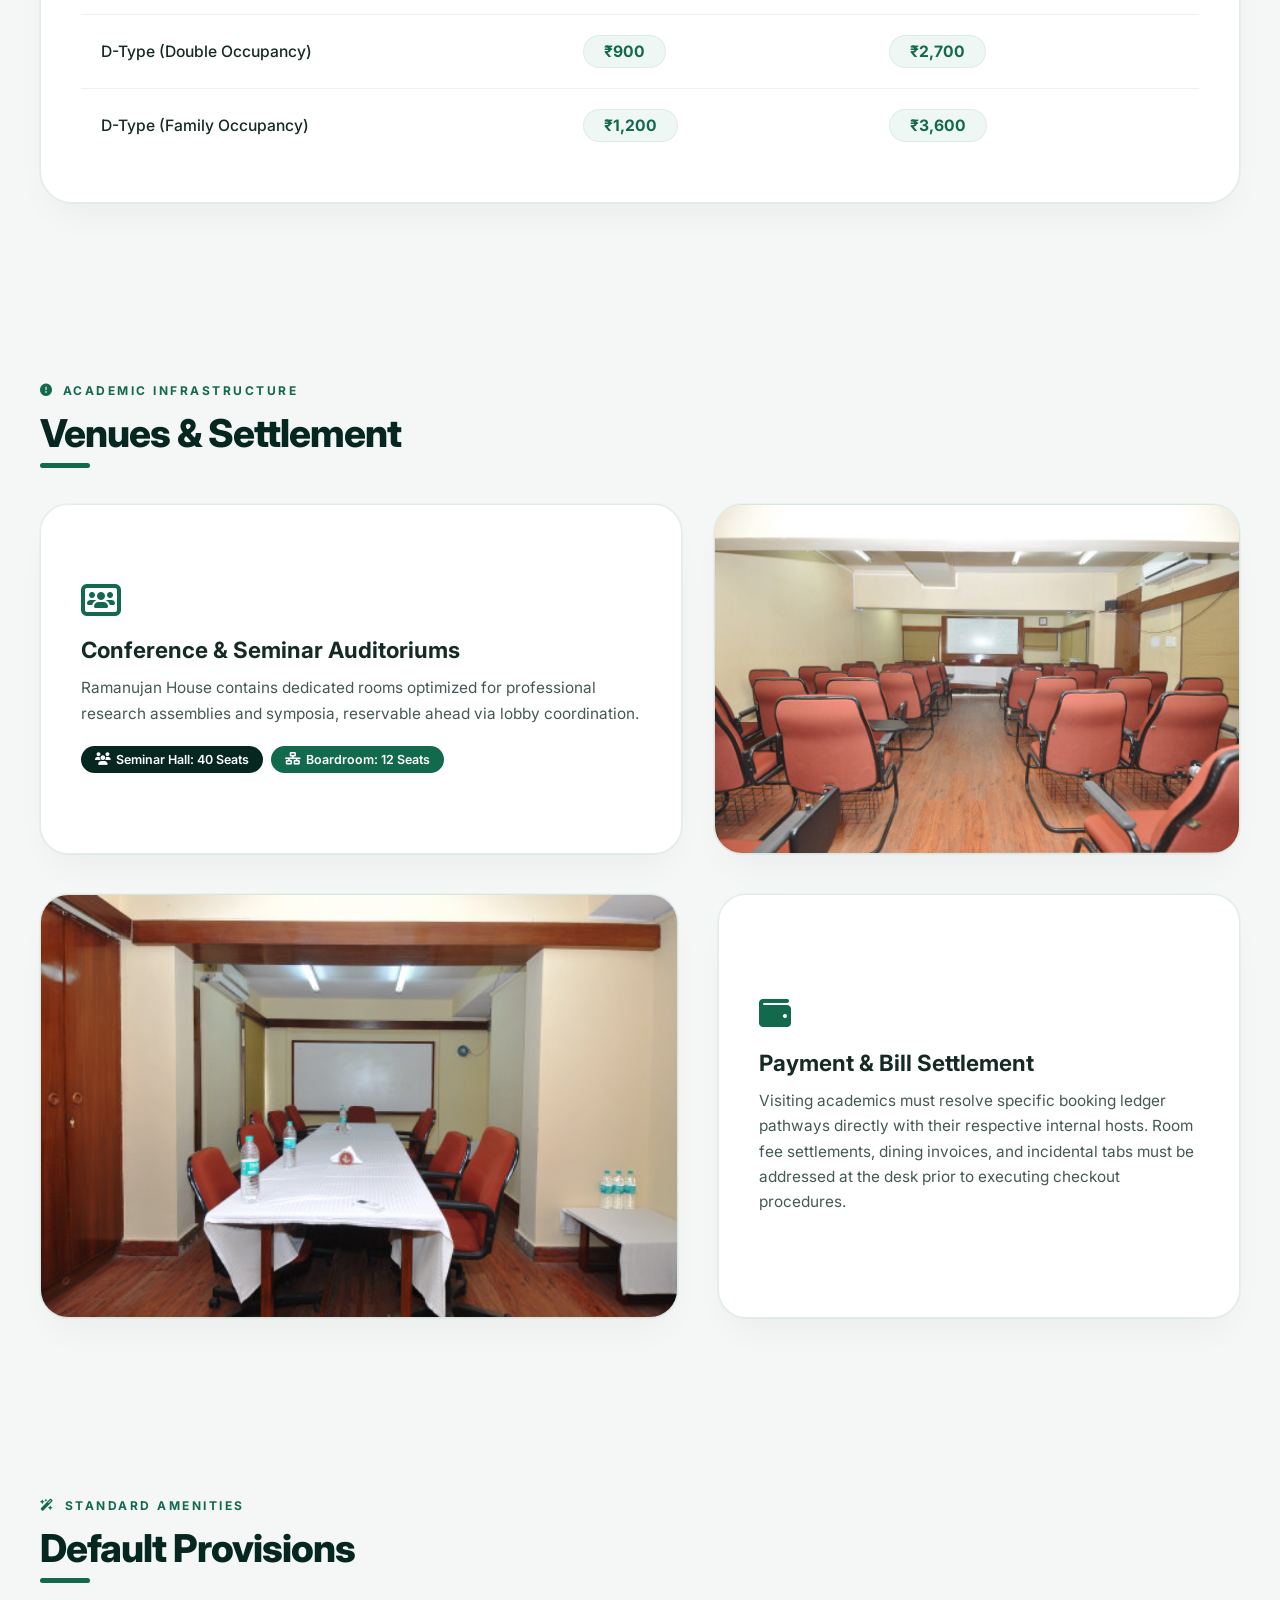
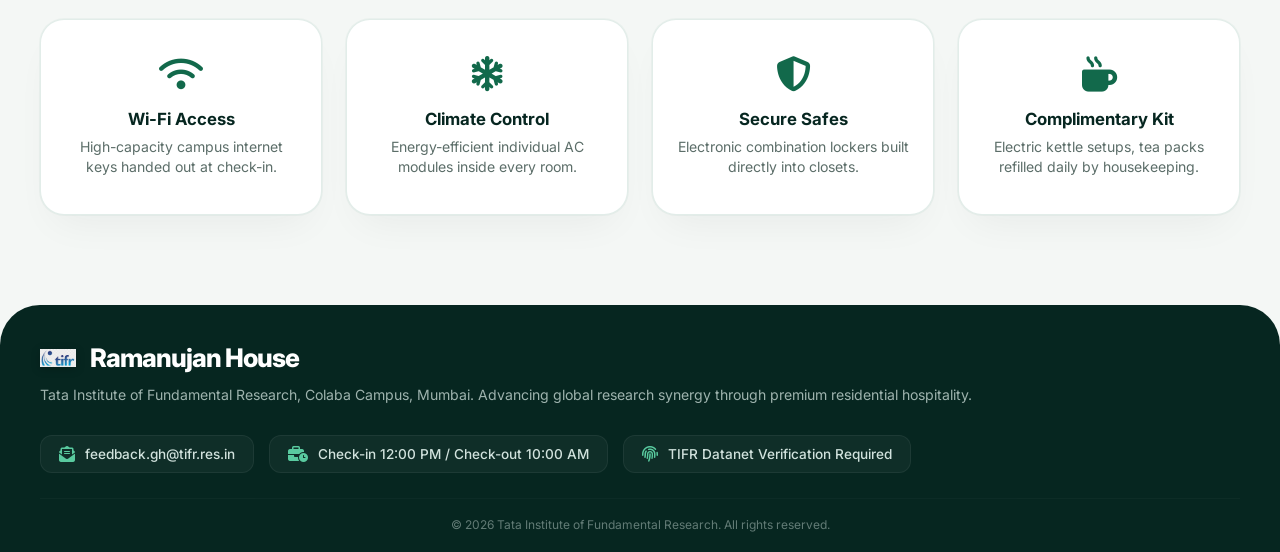
==== commit aaf5ee32: "Update index.html" ====
--- a/index.html
+++ b/index.html
@@ -3,7 +3,7 @@
 <head>
     <meta charset="UTF-8">
     <meta name="viewport" content="width=device-width, initial-scale=1.0, viewport-fit=cover">
-    <title>People | Ramanujan House</title>
+    <title> Ramanujan House | Official Guesthouse Portal</title>
     
     <link rel="preconnect" href="https://fonts.googleapis.com">
     <link rel="preconnect" href="https://fonts.gstatic.com" crossorigin>
@@ -44,6 +44,7 @@
         ::-webkit-scrollbar-track { background: #e3ebe7; }
         ::-webkit-scrollbar-thumb { background: var(--accent-emerald); border-radius: 4px; }
 
+        /* HEADER & NAVIGATION */
         .nav-master {
             position: fixed;
             top: 20px;
@@ -71,6 +72,7 @@
             gap: 14px;
         }
 
+        /* FLASHING NOTICE BANNER SYSTEM */
         .flashing-notice-bar {
             background-color: #ffebeb;
             border-bottom: 2px solid #ff4d4d;
@@ -112,84 +114,86 @@
             }
         }
 
-        .hero-card {
-            max-width: 820px;
-            width: 100%; 
-            background: rgba(6, 38, 32, 0.45); 
-            backdrop-filter: blur(20px);
-            -webkit-backdrop-filter: blur(20px);
-            padding: 36px 48px;
-            border-radius: 32px;
-            text-align: center;
-            color: white;
-            border: 1px solid rgba(255, 255, 255, 0.2);
-            box-shadow: 0 30px 60px rgba(0,0,0,0.3);
-            animation: floatUp 1.2s var(--transition-butter);
-        }
-
-        .scroll-indicator {
-            position: absolute;
-            bottom: 15px;
-            left: 50%;
-            transform: translateX(-50%);
-            display: flex;
-            flex-direction: column;
-            align-items: center;
-            gap: 4px;
-            color: rgba(255, 255, 255, 0.8);
-            text-decoration: none;
-            font-size: 0.7rem;
-            font-weight: 600;
-            letter-spacing: 1px;
-            text-transform: uppercase;
-            transition: color 0.3s, opacity 0.3s;
-            z-index: 15;
-        }
-
-        .scroll-indicator:hover {
-            color: #ffffff;
-        }
-
-        .scroll-indicator i {
-            font-size: 1.1rem;
-            animation: bounceArrow 2s infinite;
-        }
-
-        @keyframes bounceArrow {
-            0%, 20%, 50%, 80%, 100% { transform: translateY(0); }
-            40% { transform: translateY(-6px); }
-            60% { transform: translateY(-3px); }
-        }
-
-        @media (max-width: 768px) {
-            .hero-ram {
-                min-height: 50vh !important; 
-                padding: 100px 16px 50px !important;
-            }
-
-            .hero-card {
-                padding: 24px 20px;
-                border-radius: 20px;
-            }
-
-            .hero-card h1 {
-                font-size: 1.8rem !important;
-                letter-spacing: -0.8px;
-                margin-bottom: 8px;
-            }
-
-            .hero-card p {
-                font-size: 0.9rem !important;
-                line-height: 1.4;
-            }
-
-            .btn-primary {
-                margin-top: 16px !important;
-                padding: 10px 24px !important;
-                font-size: 0.85rem !important;
-            }
-        }
-
+/* Base styling updates for the glass card */
+.hero-card {
+    max-width: 820px;
+    width: 100%; 
+    background: rgba(6, 38, 32, 0.45); /* Darker container background to preserve text legibility over clear images */
+    backdrop-filter: blur(20px);
+    -webkit-backdrop-filter: blur(20px);
+    padding: 36px 48px;
+    border-radius: 32px;
+    text-align: center;
+    color: white;
+    border: 1px solid rgba(255, 255, 255, 0.2);
+    box-shadow: 0 30px 60px rgba(0,0,0,0.3);
+    animation: floatUp 1.2s var(--transition-butter);
+}
+
+/* SCROLL DOWN ARROW SYSTEM */
+.scroll-indicator {
+    position: absolute;
+    bottom: 15px;
+    left: 50%;
+    transform: translateX(-50%);
+    display: flex;
+    flex-direction: column;
+    align-items: center;
+    gap: 4px;
+    color: rgba(255, 255, 255, 0.8);
+    text-decoration: none;
+    font-size: 0.7rem;
+    font-weight: 600;
+    letter-spacing: 1px;
+    text-transform: uppercase;
+    transition: color 0.3s, opacity 0.3s;
+    z-index: 15;
+}
+
+.scroll-indicator:hover {
+    color: #ffffff;
+}
+
+.scroll-indicator i {
+    font-size: 1.1rem;
+    animation: bounceArrow 2s infinite;
+}
+
+@keyframes bounceArrow {
+    0%, 20%, 50%, 80%, 100% { transform: translateY(0); }
+    40% { transform: translateY(-6px); }
+    60% { transform: translateY(-3px); }
+}
+
+/* MOBILE RESPONSIVENESS BREAKPOINT */
+@media (max-width: 768px) {
+    .hero-ram {
+        min-height: 50vh !important; 
+        padding: 100px 16px 50px !important;
+    }
+
+    .hero-card {
+        padding: 24px 20px;
+        border-radius: 20px;
+    }
+
+    .hero-card h1 {
+        font-size: 1.8rem !important;
+        letter-spacing: -0.8px;
+        margin-bottom: 8px;
+    }
+
+    .hero-card p {
+        font-size: 0.9rem !important;
+        line-height: 1.4;
+    }
+
+    .btn-primary {
+        margin-top: 16px !important;
+        padding: 10px 24px !important;
+        font-size: 0.85rem !important;
+    }
+}
         .tifr-logo {
             width: 42px;
             height: 42px;
@@ -251,6 +255,212 @@
             padding: 4px;
         }
 
+        /* HERO AREA - Reduced height & cleaner overlay filters */
+        .hero-ram {
+            min-height: 55vh;
+            background: linear-gradient(rgba(4, 25, 21, 0.25), rgba(6, 38, 32, 0.4)), url('main.png');
+            background-size: cover;
+            background-position: center;
+            display: flex;
+            align-items: center;
+            justify-content: center;
+            border-radius: 0 0 40px 40px;
+            position: relative;
+            padding: 110px 20px 60px;
+        }
+        
+        .hero-card h1 {
+            font-size: 2.8rem;
+            font-weight: 800;
+            letter-spacing: -1.2px;
+            line-height: 1.15;
+            margin-bottom: 14px;
+            background: linear-gradient(120deg, #ffffff, #eafcf5);
+            -webkit-background-clip: text;
+            background-clip: text;
+            color: transparent;
+        }
+        .hero-card p { font-size: 1.05rem; line-height: 1.55; opacity: 0.95; font-weight: 400; }
+        
+       /* Corrected Button and Hero Properties */
+.btn-primary {
+    display: inline-flex;
+    background: #ffffff;
+    border: none;
+    margin-top: 20px;
+    padding: 12px 32px;
+    border-radius: 50px;
+    font-weight: 700;
+    font-size: 0.9rem;
+    color: var(--deep-teal);
+    gap: 10px;
+    transition: all 0.4s var(--transition-butter);
+    cursor: pointer;
+    text-decoration: none;
+    box-shadow: 0 10px 25px rgba(0,0,0,0.15);
+    align-items: center;
+}
+
+.btn-primary:hover { 
+    transform: translateY(-3px) scale(1.02); 
+    background: var(--mint-glow);
+    box-shadow: 0 15px 30px rgba(0,0,0,0.2);
+}
+
+@keyframes floatUp {
+    from { opacity: 0; transform: translateY(25px); }
+    to { opacity: 1; transform: translateY(0); }
+}
+
+/* STRUCTURAL WRAPPERS */
+.section-wrap {
+    max-width: 1400px;
+    margin: 0 auto;
+    padding: 90px 40px;
+}
+
+/* Base styling updates for the glass card */
+.hero-card {
+    max-width: 820px;
+    width: 100%; 
+    background: rgba(6, 38, 32, 0.45); /* Darker container background to preserve text legibility over clear images */
+    backdrop-filter: blur(20px);
+    -webkit-backdrop-filter: blur(20px);
+    padding: 36px 48px;
+    border-radius: 32px;
+    text-align: center;
+    color: white;
+    border: 1px solid rgba(255, 255, 255, 0.2);
+    box-shadow: 0 30px 60px rgba(0,0,0,0.3);
+    animation: floatUp 1.2s var(--transition-butter);
+}
+
+/* SCROLL DOWN ARROW SYSTEM */
+.scroll-indicator {
+    position: absolute;
+    bottom: 15px;
+    left: 50%;
+    transform: translateX(-50%);
+    display: flex;
+    flex-direction: column;
+    align-items: center;
+    gap: 4px;
+    color: rgba(255, 255, 255, 0.8);
+    text-decoration: none;
+    font-size: 0.7rem;
+    font-weight: 600;
+    letter-spacing: 1px;
+    text-transform: uppercase;
+    transition: color 0.3s, opacity 0.3s;
+    z-index: 15;
+}
+
+.scroll-indicator:hover {
+    color: #ffffff;
+}
+
+.scroll-indicator i {
+    font-size: 1.1rem;
+    animation: bounceArrow 2s infinite;
+}
+
+@keyframes bounceArrow {
+    0%, 20%, 50%, 80%, 100% { transform: translateY(0); }
+    40% { transform: translateY(-6px); }
+    60% { transform: translateY(-3px); }
+}
+
+/* MOBILE RESPONSIVENESS BREAKPOINT */
+@media (max-width: 768px) {
+    .hero-ram {
+        min-height: 50vh !important; 
+        padding: 100px 16px 50px !important;
+    }
+
+    .hero-card {
+        padding: 24px 20px;
+        border-radius: 20px;
+    }
+
+    .hero-card h1 {
+        font-size: 1.8rem !important;
+        letter-spacing: -0.8px;
+        margin-bottom: 8px;
+    }
+
+    .hero-card p {
+        font-size: 0.9rem !important;
+        line-height: 1.4;
+    }
+
+    .btn-primary {
+        margin-top: 16px !important;
+        padding: 10px 24px !important;
+        font-size: 0.85rem !important;
+    }
+}
+        .tifr-logo {
+            width: 42px;
+            height: 42px;
+            object-fit: contain;
+            filter: drop-shadow(0 2px 4px rgba(0,0,0,0.08));
+            image-rendering: -webkit-optimize-contrast;
+        }
+
+        .logo-brand {
+            font-weight: 800;
+            font-size: 1.15rem;
+            letter-spacing: -0.5px;
+            background: linear-gradient(135deg, var(--deep-teal), var(--accent-emerald));
+            background-clip: text;
+            -webkit-background-clip: text;
+            color: transparent;
+            white-space: nowrap;
+        }
+        
+        .nav-links { display: flex; gap: 28px; }
+        .nav-links a {
+            text-decoration: none;
+            font-weight: 600;
+            font-size: 0.88rem;
+            color: #23423a;
+            transition: color 0.25s;
+            position: relative;
+            display: flex;
+            align-items: center;
+            gap: 6px;
+            padding: 6px 0;
+        }
+        .nav-links a i { font-size: 0.8rem; opacity: 0.6; transition: transform 0.3s; }
+        .nav-links a:hover { color: var(--accent-emerald); }
+        .nav-links a:hover i { transform: translateY(-1px); opacity: 1; }
+        
+        .nav-links a:after {
+            content: '';
+            position: absolute;
+            bottom: 0;
+            left: 50%;
+            transform: translateX(-50%);
+            width: 0;
+            height: 2.5px;
+            background: var(--accent-emerald);
+            border-radius: 2px;
+            transition: width 0.3s var(--transition-butter);
+        }
+        .nav-links a:hover:after { width: 100%; }
+
+        .mobile-toggle {
+            display: none;
+            background: none;
+            border: none;
+            font-size: 1.4rem;
+            color: var(--deep-teal);
+            cursor: pointer;
+            z-index: 2100;
+            padding: 4px;
+        }
+
+        /* HERO AREA - Reduced height & cleaner overlay filters */
         .hero-ram {
             min-height: 55vh;
             background: linear-gradient(rgba(4, 25, 21, 0.25), rgba(6, 38, 32, 0.4)), url('main.png');
@@ -294,7 +504,6 @@
             box-shadow: 0 10px 25px rgba(0,0,0,0.15);
             align-items: center;
         }
-
         .btn-primary:hover { 
             transform: translateY(-3px) scale(1.02); 
             background: var(--mint-glow);
@@ -306,6 +515,7 @@
             to { opacity: 1; transform: translateY(0); }
         }
 
+        /* STRUCTURAL WRAPPERS */
         .section-wrap {
             max-width: 1400px;
             margin: 0 auto;
@@ -339,15 +549,77 @@
             height: 4.5px;
             background: var(--accent-emerald);
             border-radius: 4px;
-        }
-
-        .staff-grid {
+        }/* ABOUT GRID & BENTO IMAGES */
+        .about-grid {
+            display: grid;
+            grid-template-columns: 1fr 1fr;
+            gap: 32px;
+            align-items: stretch;
+            margin-bottom: 32px;
+        }
+        .glass-info {
+            background: white;
+            border-radius: 28px;
+            padding: 40px;
+            box-shadow: var(--shadow-elevated);
+            border: 1px solid var(--border-soft);
+            display: flex;
+            flex-direction: column;
+            justify-content: center;
+            transition: box-shadow 0.3s ease;
+        }
+        .glass-info:hover { box-shadow: 0 25px 50px -15px rgba(6,38,32,0.08); }
+        
+        .bento-showcase {
+            display: grid;
+            grid-template-columns: repeat(2, 1fr);
+            grid-auto-rows: 190px;
+            gap: 20px;
+        }
+        .bento-item {
+            position: relative;
+            border-radius: 24px;
+            overflow: hidden;
+            box-shadow: var(--shadow-elevated);
+            border: 1px solid var(--border-soft);
+        }
+        .bento-item img {
+            width: 100%;
+            height: 100%;
+            object-fit: cover;
+            transition: transform 0.6s cubic-bezier(0.16, 1, 0.3, 1);
+            display: block;
+            image-rendering: -webkit-optimize-contrast;
+            backface-visibility: hidden;
+            transform: translateZ(0);
+        }
+        .bento-item:hover img { transform: scale(1.05); }
+        .span-full-width { grid-column: span 2; }
+        .span-full-height { grid-row: span 2; }
+
+        .bento-caption {
+            position: absolute;
+            inset: 0;
+            background: linear-gradient(to top, rgba(6, 38, 32, 0.85) 0%, rgba(0,0,0,0) 60%);
+            display: flex;
+            align-items: flex-end;
+            padding: 24px;
+            color: white;
+            font-size: 0.9rem;
+            font-weight: 600;
+            opacity: 0;
+            transition: opacity 0.3s ease;
+        }
+        .bento-item:hover .bento-caption { opacity: 1; }
+
+        /* ROOM TRIPTYCH */
+        .room-triptych {
             display: grid;
             grid-template-columns: repeat(3, 1fr);
             gap: 32px;
             margin-top: 20px;
         }
-        .staff-card {
+        .room-card-3d {
             background: white;
             border-radius: 28px;
             overflow: hidden;
@@ -355,9 +627,9 @@
             box-shadow: var(--shadow-elevated);
             border: 1px solid rgba(18, 105, 75, 0.08);
         }
-        .staff-card:hover { box-shadow: var(--shadow-hover); transform: translateY(-4px); }
-        .staff-img-strip { height: 250px; overflow: hidden; position: relative; }
-        .staff-img-strip img { 
+        .room-card-3d:hover { box-shadow: var(--shadow-hover); transform: translateY(-4px); }
+        .room-img-strip { height: 250px; overflow: hidden; position: relative; }
+        .room-img-strip img { 
             width: 100%; 
             height: 100%; 
             object-fit: cover; 
@@ -367,9 +639,9 @@
             backface-visibility: hidden;
             transform: translateZ(0);
         }
-        .staff-card:hover .staff-img-strip img { transform: scale(1.05); }
-        .staff-content { padding: 32px; }
-        .staff-content h3 {
+        .room-card-3d:hover .room-img-strip img { transform: scale(1.05); }
+        .room-content { padding: 32px; }
+        .room-content h3 {
             font-size: 1.35rem;
             font-weight: 700;
             margin-bottom: 10px;
@@ -378,10 +650,10 @@
             align-items: center;
             gap: 10px;
         }
-        .staff-content h3 i { color: var(--accent-emerald); }
-        .staff-content p { font-size: 0.96rem; color: #485c56; margin-bottom: 16px; line-height: 1.55; }
-        .details-list { display: flex; flex-wrap: wrap; gap: 8px; margin: 20px 0; font-size: 0.78rem; font-weight: 600; }
-        .details-list span {
+        .room-content h3 i { color: var(--accent-emerald); }
+        .room-content p { font-size: 0.96rem; color: #485c56; margin-bottom: 16px; line-height: 1.55; }
+        .amenities-list { display: flex; flex-wrap: wrap; gap: 8px; margin: 20px 0; font-size: 0.78rem; font-weight: 600; }
+        .amenities-list span {
             background: var(--mint-glow);
             padding: 6px 14px;
             border-radius: 40px;
@@ -391,6 +663,84 @@
             gap: 5px;
         }
 
+        /* TARIFF TABLE */
+        .tariff-elegant {
+            background: white;
+            border-radius: 32px;
+            padding: 40px;
+            box-shadow: var(--shadow-elevated);
+            border: 1px solid var(--border-soft);
+            overflow: hidden;
+        }
+        .tariff-table {
+            width: 100%;
+            border-collapse: collapse;
+        }
+        .tariff-table th {
+            text-align: left;
+            padding: 22px;
+            font-weight: 700;
+            color: var(--deep-teal);
+            font-size: 0.88rem;
+            text-transform: uppercase;
+            letter-spacing: 1px;
+            border-bottom: 2px solid #e5ede9;
+        }
+        .tariff-table td { padding: 20px; border-bottom: 1px solid #edf2ef; font-weight: 500; font-size: 0.98rem; }
+        .tariff-table tr:last-child td { border-bottom: none; }
+        .rate-badge {
+            background: #eef7f3;
+            padding: 6px 20px;
+            border-radius: 40px;
+            font-weight: 700;
+            color: var(--accent-emerald);
+            display: inline-block;
+            border: 1px solid rgba(18, 105, 75, 0.08);
+        }
+
+        /* INFRASTRUCTURE PANES & GRIDS */
+        .facilities-grid {
+            display: grid;
+            grid-template-columns: repeat(4, 1fr);
+            gap: 24px;
+        }
+        .facil-card {
+            background: white;
+            padding: 36px 24px;
+            text-align: center;
+            border-radius: 24px;
+            box-shadow: var(--shadow-elevated);
+            border: 1px solid var(--border-soft);
+            transition: all 0.3s ease;
+        }
+        .facil-card:hover { transform: translateY(-3px); box-shadow: 0 15px 35px rgba(6,38,32,0.06); }
+        .facil-card i { font-size: 2.2rem; color: var(--accent-emerald); margin-bottom: 18px; display: block; }
+        .facil-card h4 { font-size: 1.05rem; font-weight: 700; margin-bottom: 8px; color: var(--deep-teal); }
+        .facil-card p { font-size: 0.88rem; color: #5c6e69; line-height: 1.45; }
+
+        .info-dual {
+            display: grid;
+            grid-template-columns: 1.1fr 0.9fr;
+            gap: 40px;
+            margin-top: 40px;
+        }
+        .info-pane-img {
+            border-radius: 28px;
+            overflow: hidden;
+            box-shadow: var(--shadow-elevated);
+            border: 1px solid var(--border-soft);
+            height: 100%;
+            min-height: 300px;
+        }
+        .info-pane-img img { 
+            width: 100%; 
+            height: 100%; 
+            object-fit: cover; 
+            display: block; 
+            image-rendering: -webkit-optimize-contrast;
+        }
+
+        /* COMPACT FOOTER PANEL */
         .footer-ultimate {
             background: var(--deep-teal);
             border-radius: 40px 40px 0 0;
@@ -430,8 +780,41 @@
         .contact-pill:hover { background: rgba(255,255,255,0.07); }
         .contact-pill i { color: #59ca9f; font-size: 1rem; }
         
+        .lightbox-orb {
+            display: none;
+            position: fixed;
+            top: 0; left: 0;
+            width: 100%; height: 100%;
+            background: rgba(4, 20, 17, 0.97);
+            backdrop-filter: blur(20px);
+            -webkit-backdrop-filter: blur(20px);
+            z-index: 10000;
+            justify-content: center;
+            align-items: center;
+            cursor: zoom-out;
+        }
+        .lightbox-inner {
+            position: relative;
+            max-width: 85vw;
+            max-height: 85vh;
+            animation: zoomEffect 0.3s cubic-bezier(0.34, 1.56, 0.64, 1);
+        }
+        .lightbox-inner img {
+            max-width: 100%;
+            max-height: 85vh;
+            border-radius: 20px;
+            box-shadow: 0 40px 90px rgba(0,0,0,0.6);
+            object-fit: contain;
+            image-rendering: -webkit-optimize-contrast;
+        }
+        @keyframes zoomEffect {
+            from { transform: scale(0.95); opacity: 0; }
+            to { transform: scale(1); opacity: 1; }
+        }
+
+        /* UNIVERSAL SCREEN MEDIA QUERIES */
         @media (max-width: 1024px) {
-            .staff-grid { 
+            .room-triptych, .facilities-grid, .about-grid, .info-dual { 
                 grid-template-columns: 1fr !important; 
             }
             .footer-flex {
@@ -443,6 +826,8 @@
                 flex-direction: column;
                 width: 100%;
             }
+            .bento-showcase { grid-template-columns: 1fr; grid-auto-rows: 220px; }
+            .span-full-width, .span-full-height { grid-column: span 1; grid-row: span 1; }
             
             .hero-ram {
                 min-height: 50vh;
@@ -495,7 +880,47 @@
                 border-bottom: 1px solid #edf2ef;
             }
             .nav-links a:after { display: none; }
-            .staff-img-strip { height: 210px; }
+
+            /* MOBILE COMPACT TABLE CARD CONVERSION */
+            .tariff-elegant {
+                padding: 20px;
+                border-radius: 24px;
+            }
+            .tariff-table, .tariff-table thead, .tariff-table tbody, .tariff-table th, .tariff-table td, .tariff-table tr {
+                display: block;
+            }
+            .tariff-table thead { display: none; } 
+            .tariff-table tr {
+                background: #fbfdfc;
+                border: 1px solid #e1ebe6;
+                border-radius: 16px;
+                padding: 16px;
+                margin-bottom: 14px;
+            }
+            .tariff-table td {
+                text-align: right;
+                padding: 10px 0;
+                border-bottom: 1px dashed #e6eee9;
+                font-size: 0.92rem;
+                display: flex;
+                justify-content: space-between;
+                align-items: center;
+            }
+            .tariff-table td:last-child { border-bottom: none; }
+            .tariff-table td:nth-of-type(1):before { content: "Configuration"; font-weight: 700; color: var(--deep-teal); }
+            .tariff-table td:nth-of-type(2):before { content: "Official Rate"; font-weight: 700; color: var(--deep-teal); }
+            .tariff-table td:nth-of-type(3):before { content: "Personal Rate"; font-weight: 700; color: var(--deep-teal); }
+            .rate-badge { padding: 4px 14px; font-size: 0.85rem; }
+
+            /* PHOTO BOX REALIGNMENTS */
+            .info-pane-img {
+                height: 230px;
+                min-height: auto;
+                margin-top: 8px;
+            }
+            .room-img-strip { height: 210px; }
+
+            /* OPTIMIZED SLIM FOOTER FOR MOBILE */
             .footer-ultimate {
                 border-radius: 28px 28px 0 0;
                 padding: 24px 20px 16px;
@@ -510,18 +935,16 @@
         }
     </style>
 </head>
-<body>
-
-<nav class="nav-master">
+<body><nav class="nav-master">
     <div class="logo-brand-container">
         <img src="tifr.jpg" alt="TIFR Official Seal Logo" class="tifr-logo">
         <div class="logo-brand">RAMANUJAN HOUSE</div>
     </div>
     <button class="mobile-toggle" aria-label="Toggle Navigation Menu"><i class="fa-solid fa-bars"></i></button>
     <div class="nav-links">
-        <a href="index.html"><i class="fa-solid fa-house-chimney"></i> TIFR Home</a>
-        <a href="index.html"><i class="fa-solid fa-monument"></i> About</a>
-        <a href="#" class="active"> <i class="fa-solid fa-users-viewfinder"></i> People</a>
+        <a href="#"><i class="fa-solid fa-house-chimney"></i> TIFR Home</a>
+        <a href="index.html><i class="fa-solid fa-monument"></i> About</a>
+        <a href="people.html"> <i class="fa-solid fa-users-viewfinder"></i> People</a>
         <a href="catering.html"><i class="fa-solid fa-utensils"></i> Catering</a>
         <a href="usage_rules.html"><i class="fa-solid fa-gavel"></i> Usage Rules</a>
         <a href="contact.html"><i class="fa-solid fa-address-book"></i> Contact</a>
@@ -535,9 +958,9 @@
 
 <section class="hero-ram">
     <div class="hero-card">
-        <h1>Our Team</h1>
-        <p>Meet the dedicated administrators, kitchen supervisors, and support staff ensuring an exceptional residential experience at the Ramanujan Guest House.</p>
-        <a href="#staff-section" class="btn-primary">View Staff <i class="fa-solid fa-arrow-right"></i></a>
+        <h1>Ramanujan Guest House</h1>
+        <p>Tata Institute of Fundamental Research — A dedicated architectural sanctuary built for visiting scholars, global scientists, and institute affiliates at the Colaba Campus.</p>
+        <a href="#explore" class="btn-primary">Explore Chambers <i class="fa-solid fa-arrow-right"></i></a>
     </div>
 
     <a href="#content-below" class="scroll-indicator" aria-label="Scroll down to content">
@@ -548,37 +971,141 @@
 
 <div id="content-below"></div>
 
-<section class="section-wrap" id="staff-section">
-    <div class="section-badge"><i class="fa-solid fa-users"></i> Guesthouse Personnel</div>
-    <h2 class="section-head">Staff Directory</h2>
-    
-    <div class="staff-grid">
-        <div class="staff-card">
-            <div class="staff-img-strip"><img src="mohan_kakade.jpg" class="zoomable-target" alt="Mohan Kakade Profile Photo"></div>
-            <div class="staff-content">
-                <h3><i class="fa-solid fa-user-tie"></i> Mohan Kakade</h3>
-                <p>Oversees the macro institutional logistics, automated guest portal workflows, and comprehensive office administration pipelines.</p>
-                <div class="details-list"><span><i class="fa-solid fa-briefcase"></i> Administration</span><span><i class="fa-solid fa-envelope"></i> guesthouse@tifr.res.in</span></div>
+<section class="section-wrap" id="about">
+    <div class="section-badge"><i class="fa-solid fa-award"></i> Homage to Genius</div>
+    <h2 class="section-head">Infinite Legacy</h2>
+    
+    <div class="about-grid">
+        <div class="glass-info">
+            <p style="line-height: 1.75; font-size: 1.05rem; color: #1c322c; margin-bottom: 16px;">The premium TIFR Guesthouse facility in the Colaba Campus is proudly named after the legendary Indian mathematician <strong>Srinivasa Ramanujan</strong>.</p>
+            <p style="line-height: 1.75; font-size: 0.96rem; color: #445953;">It contains three individual structural performance tiers of residential units. In addition, the complex offers fully furnished studio formats and comprehensive multi-bedroom apartment spaces directly on site for extended residencies.</p>
+            <div style="margin-top: 24px; background: #eef7f3; border-radius: 18px; padding: 20px; font-size: 0.95rem; border: 1px solid rgba(18,105,75,0.06);">
+                <i class="fa-solid fa-id-card-clip" style="color: var(--accent-emerald); margin-right: 8px;"></i> <strong>Institutional Access:</strong> Allocation operations are restricted to credentialed TIFR visitors. Submissions must clear the internal TIFR Datanet workflow module via host faculty sponsorships.
+            </div>
+        </div>
+        
+        <div class="bento-showcase">
+            <div class="bento-item span-full-width">
+                <img src="sb-2.jpg" class="zoomable-target" alt="Ramanujan House Main Entrance Gate">
+                <div class="bento-caption">Primary Facility Frontage</div>
+            </div>
+            <div class="bento-item">
+                <img src="sb-1.jpg" class="zoomable-target" alt="Manicured Green Walkway Passages">
+                <div class="bento-caption">Campus Walkway Passages</div>
+            </div>
+            <div class="bento-item">
+                <img src="sb-3.jpg" class="zoomable-target" alt="Common Area Entry Hall">
+                <div class="bento-caption">Intermediate Common Lounge</div>
+            </div>
+        </div>
+    </div>
+    <div class="about-grid" id="catering" style="margin-bottom: 0;">
+        <div class="bento-showcase">
+            <div class="bento-item span-full-width">
+                <img src="sb-4.jpg" class="zoomable-target" alt="Dining Hall Arrangement Spaces">
+                <div class="bento-caption">Catering & Dining Facilities</div>
+            </div>
+            <div class="bento-item span-full-width">
+                <img src="gh_012-reception.JPG" class="zoomable-target" alt="Guesthouse Central Counter Desk">
+                <div class="bento-caption">Central Reception Counter Office</div>
+            </div>
+        </div>
+        <div class="glass-info" id="people">
+            <h3 style="margin-bottom: 14px; font-size: 1.3rem; font-weight: 700;"><i class="fa-solid fa-user-tie" style="color: var(--accent-emerald);"></i> Support Desk Operations</h3>
+            <p style="font-size: 0.96rem; line-height: 1.65; color: #445953; margin-bottom: 20px;">Manual reservation tickets for international partners or non-automated workflows should be piped directly to the central management desk at: <strong style="color:var(--accent-emerald);">guesthouse@tifr.res.in</strong></p>
+            <hr style="margin-bottom: 20px; border: 0; border-top: 1px solid #e5ede9;">
+            <p style="font-weight: 600; font-size: 0.95rem; color: var(--deep-teal);"><i class="fa-regular fa-clock" style="color: var(--accent-emerald);"></i> Check-In Support: active 24/7 at front lobby.</p>
+        </div>
+    </div>
+</section>
+
+<section class="section-wrap" id="accommodation">
+    <div class="section-badge"><i class="fa-solid fa-door-open"></i> Guest Chambers</div>
+    <h2 class="section-head">Room Classifications</h2>
+    <div class="room-triptych">
+        <div class="room-card-3d">
+            <div class="room-img-strip"><img src="sb-8.jpg" class="zoomable-target" alt="A-Type Single room interior setup"></div>
+            <div class="room-content">
+                <h3><i class="fa-solid fa-circle-user"></i> A-Type Single</h3>
+                <p>Efficient single occupancy spaces created for solo researchers, fitted out with close proximity shared washrooms.</p>
+                <div class="amenities-list"><span><i class="fa-solid fa-snowflake"></i> AC</span><span><i class="fa-solid fa-temperature-arrow-down"></i> Fridge</span><span><i class="fa-solid fa-vault"></i> Safe</span></div>
             </div>
         </div>
        
-        <div class="staff-card">
-            <div class="staff-img-strip"><img src="catering_head.jpg" class="zoomable-target" alt="Catering Head Profile Photo"></div>
-            <div class="staff-content">
-                <h3><i class="fa-solid fa-utensils"></i> Rajesh Sharma</h3>
-                <p>Coordinates multi-cuisine menu formulations, kitchen cleanliness benchmarks, and standard dining hall hospitality schedules.</p>
-                <div class="details-list"><span><i class="fa-solid fa-briefcase"></i> Catering Desk</span><span><i class="fa-solid fa-clock"></i> 07:00 AM - 10:00 PM</span></div>
+        <div class="room-card-3d">
+            <div class="room-img-strip"><img src="sb-7.jpg" class="zoomable-target" alt="C-Type Attached Twin beds layout"></div>
+            <div class="room-content">
+                <h3><i class="fa-solid fa-user-group"></i> C-Type Double</h3>
+                <p>Integrated layouts pairing parallel twin beds with completely private, fully customized attached bathrooms.</p>
+                <div class="amenities-list"><span><i class="fa-solid fa-snowflake"></i> AC</span><span><i class="fa-solid fa-temperature-arrow-down"></i> Fridge</span><span><i class="fa-solid fa-mug-hot"></i> Kettle</span></div>
             </div>
         </div>
       
-        <div class="staff-card">
-            <div class="staff-img-strip"><img src="facilities_head.jpg" class="zoomable-target" alt="Facilities Maintenance Profile Photo"></div>
-            <div class="staff-content">
-                <h3><i class="fa-solid fa-screwdriver-wrench"></i> Amit Patil</h3>
-                <p>Directs individual room climate control service schedules, local networking keys layout, and general campus infrastructure setups.</p>
-                <div class="details-list"><span><i class="fa-solid fa-briefcase"></i> Maintenance</span><span><i class="fa-solid fa-shield-halved"></i> 24/7 Operations</span></div>
+        <div class="room-card-3d">
+            <div class="room-img-strip"><img src="sb-5.jpg" class="zoomable-target" alt="D-Type Executive Lounge Suite Space"></div>
+            <div class="room-content">
+                <h3><i class="fa-solid fa-hotel"></i> D-Type Suite</h3>
+                <p>Luxury configurations featuring spacious twin layouts, an attached bath, an independent Kitchenette, and an open Living Room area.</p>
+                <div class="amenities-list"><span><i class="fa-solid fa-couch"></i> Living Hall</span><span><i class="fa-solid fa-kitchen-set"></i> Kitchen</span><span><i class="fa-solid fa-snowflake"></i> AC</span></div>
             </div>
         </div>
+    </div>
+</section>
+
+<section class="section-wrap" id="tariff">
+    <div class="section-badge"><i class="fa-solid fa-calculator"></i> Financial Framework</div>
+    <h2 class="section-head">Tariff Matrix</h2>
+    <div class="tariff-elegant">
+        <table class="tariff-table">
+            <thead><tr><th>Room Configuration</th><th>Official (INR)</th><th>Personal (INR)</th></tr></thead>
+            <tbody>
+                <tr><td>A-Type (Single Occupancy)</td><td><span class="rate-badge">₹200</span></td><td><span class="rate-badge">₹600</span></td></tr>
+                <tr><td>C-Type (Single Occupancy)</td><td><span class="rate-badge">₹500</span></td><td><span class="rate-badge">₹1,500</span></td></tr>
+                <tr><td>C-Type (Double Occupancy)</td><td><span class="rate-badge">₹650</span></td><td><span class="rate-badge">₹1,950</span></td></tr>
+                <tr><td>D-Type (Single Occupancy)</td><td><span class="rate-badge">₹650</span></td><td><span class="rate-badge">₹1,950</span></td></tr>
+                <tr><td>D-Type (Double Occupancy)</td><td><span class="rate-badge">₹900</span></td><td><span class="rate-badge">₹2,700</span></td></tr>
+                <tr><td>D-Type (Family Occupancy)</td><td><span class="rate-badge">₹1,200</span></td><td><span class="rate-badge">₹3,600</span></td></tr>
+            </tbody>
+        </table>
+    </div>
+</section>
+
+<section class="section-wrap" id="usage-rules">
+    <div class="section-badge"><i class="fa-solid fa-circle-exclamation"></i> Academic Infrastructure</div>
+    <h2 class="section-head">Venues & Settlement</h2>
+    
+    <div class="room-triptych" style="grid-template-columns: 1.1fr 0.9fr; align-items: stretch;">
+        <div class="glass-info">
+            <i class="fa-solid fa-users-rectangle" style="font-size: 2rem; color:var(--accent-emerald); margin-bottom: 20px; display: block;"></i>
+            <h3 style="margin-bottom: 12px; font-size: 1.4rem; font-weight: 700;">Conference & Seminar Auditoriums</h3>
+            <p style="color: #445953; line-height: 1.65; font-size: 0.96rem; margin-bottom: 20px;">Ramanujan House contains dedicated rooms optimized for professional research assemblies and symposia, reservable ahead via lobby coordination.</p>
+            <div class="amenities-list" style="margin: 0;"><span style="background: var(--deep-teal); color: white; border:none;"><i class="fa-solid fa-users"></i> Seminar Hall: 40 Seats</span><span style="background: var(--accent-emerald); color: white; border:none;"><i class="fa-solid fa-network-wired"></i> Boardroom: 12 Seats</span></div>
+        </div>
+        <div class="info-pane-img">
+            <img src="sem-room.JPG" class="zoomable-target" alt="Auditorium Presentation Spaces">
+        </div>
+    </div>
+
+    <div class="info-dual">
+        <div class="info-pane-img">
+            <img src="conf-room.JPG" class="zoomable-target" alt="Executive Meeting Conference Space">
+        </div>
+        <div class="glass-info">
+            <i class="fa-solid fa-wallet" style="font-size: 2rem; color:var(--accent-emerald); margin-bottom: 20px; display: block;"></i>
+            <h3 style="margin-bottom: 12px; font-size: 1.4rem; font-weight: 700;">Payment & Bill Settlement</h3>
+            <p style="color: #445953; line-height: 1.65; font-size: 0.96rem;">Visiting academics must resolve specific booking ledger pathways directly with their respective internal hosts. Room fee settlements, dining invoices, and incidental tabs must be addressed at the desk prior to executing checkout procedures.</p>
+        </div>
+    </div>
+</section>
+
+<section class="section-wrap">
+    <div class="section-badge"><i class="fa-solid fa-wand-magic-sparkles"></i> Standard Amenities</div>
+    <h2 class="section-head">Default Provisions</h2>
+    <div class="facilities-grid">
+        <div class="facil-card"><i class="fa-solid fa-wifi"></i><h4>Wi-Fi Access</h4><p>High-capacity campus internet keys handed out at check-in.</p></div>
+        <div class="facil-card"><i class="fa-solid fa-snowflake"></i><h4>Climate Control</h4><p>Energy-efficient individual AC modules inside every room.</p></div>
+        <div class="facil-card"><i class="fa-solid fa-shield-halved"></i><h4>Secure Safes</h4><p>Electronic combination lockers built directly into closets.</p></div>
+        <div class="facil-card"><i class="fa-solid fa-mug-hot"></i><h4>Complimentary Kit</h4><p>Electric kettle setups, tea packs refilled daily by housekeeping.</p></div>
     </div>
 </section>
 
@@ -600,6 +1127,10 @@
     <div style="text-align: center; margin-top: 25px; font-size: 0.75rem; border-top: 1px solid rgba(255,255,255,0.06); padding-top: 18px; opacity: 0.45;">&copy; 2026 Tata Institute of Fundamental Research. All rights reserved.</div>
 </footer>
 
+<div class="lightbox-orb" id="globalLightbox">
+    <div class="lightbox-inner"><img id="lightboxImg" src="" alt="Active Modal Target View"></div>
+</div>
+
 <script>
     gsap.registerPlugin(ScrollTrigger);
     
@@ -643,7 +1174,7 @@
     });
    
     if (!window.matchMedia("(max-width: 1024px)").matches) {
-        const interactionNodes = document.querySelectorAll('.staff-card');
+        const interactionNodes = document.querySelectorAll('.room-card-3d, .facil-card, .glass-info, .info-pane-img, .bento-item');
         interactionNodes.forEach(nodeElement => {
             nodeElement.addEventListener('mousemove', (moveEvent) => {
                 const boundaries = nodeElement.getBoundingClientRect();
@@ -659,6 +1190,26 @@
         });
     }
     
+    const globalLightbox = document.getElementById('globalLightbox');
+    const lightboxImg = document.getElementById('lightboxImg');
+    const comprehensiveImages = document.querySelectorAll('.zoomable-target');
+    
+    comprehensiveImages.forEach(imageInstance => {
+        imageInstance.style.cursor = 'zoom-in';
+        imageInstance.addEventListener('click', (clickEvent) => {
+            clickEvent.stopPropagation();
+            globalLightbox.style.display = 'flex';
+            lightboxImg.src = imageInstance.src;
+            document.body.style.overflow = 'hidden';
+            gsap.fromTo(lightboxImg, { scale: 0.95, opacity: 0 }, { scale: 1, opacity: 1, duration: 0.35, ease: "power3.out" });
+        });
+    });
+    
+    globalLightbox.addEventListener('click', () => {
+        globalLightbox.style.display = 'none';
+        document.body.style.overflow = 'auto';
+    });
+    
     document.querySelectorAll('a[href^="#"]').forEach(navigationAnchor => {
         navigationAnchor.addEventListener('click', function(anchorEvent) {
             anchorEvent.preventDefault();
@@ -670,6 +1221,14 @@
         });
     });
     
+    if (!window.matchMedia("(max-width: 1024px)").matches) {
+        const gridRows = document.querySelectorAll('.tariff-table tbody tr');
+        gridRows.forEach(rowInstance => {
+            rowInstance.addEventListener('mouseenter', () => gsap.to(rowInstance, { backgroundColor: '#f3f8f5', duration: 0.1 }));
+            rowInstance.addEventListener('mouseleave', () => gsap.to(rowInstance, { backgroundColor: 'transparent', duration: 0.15 }));
+        });
+    }
+    
     gsap.to('.hero-card', { y: -5, duration: 2.5, repeat: -1, yoyo: true, ease: "power1.inOut" });
 </script>
 </body>
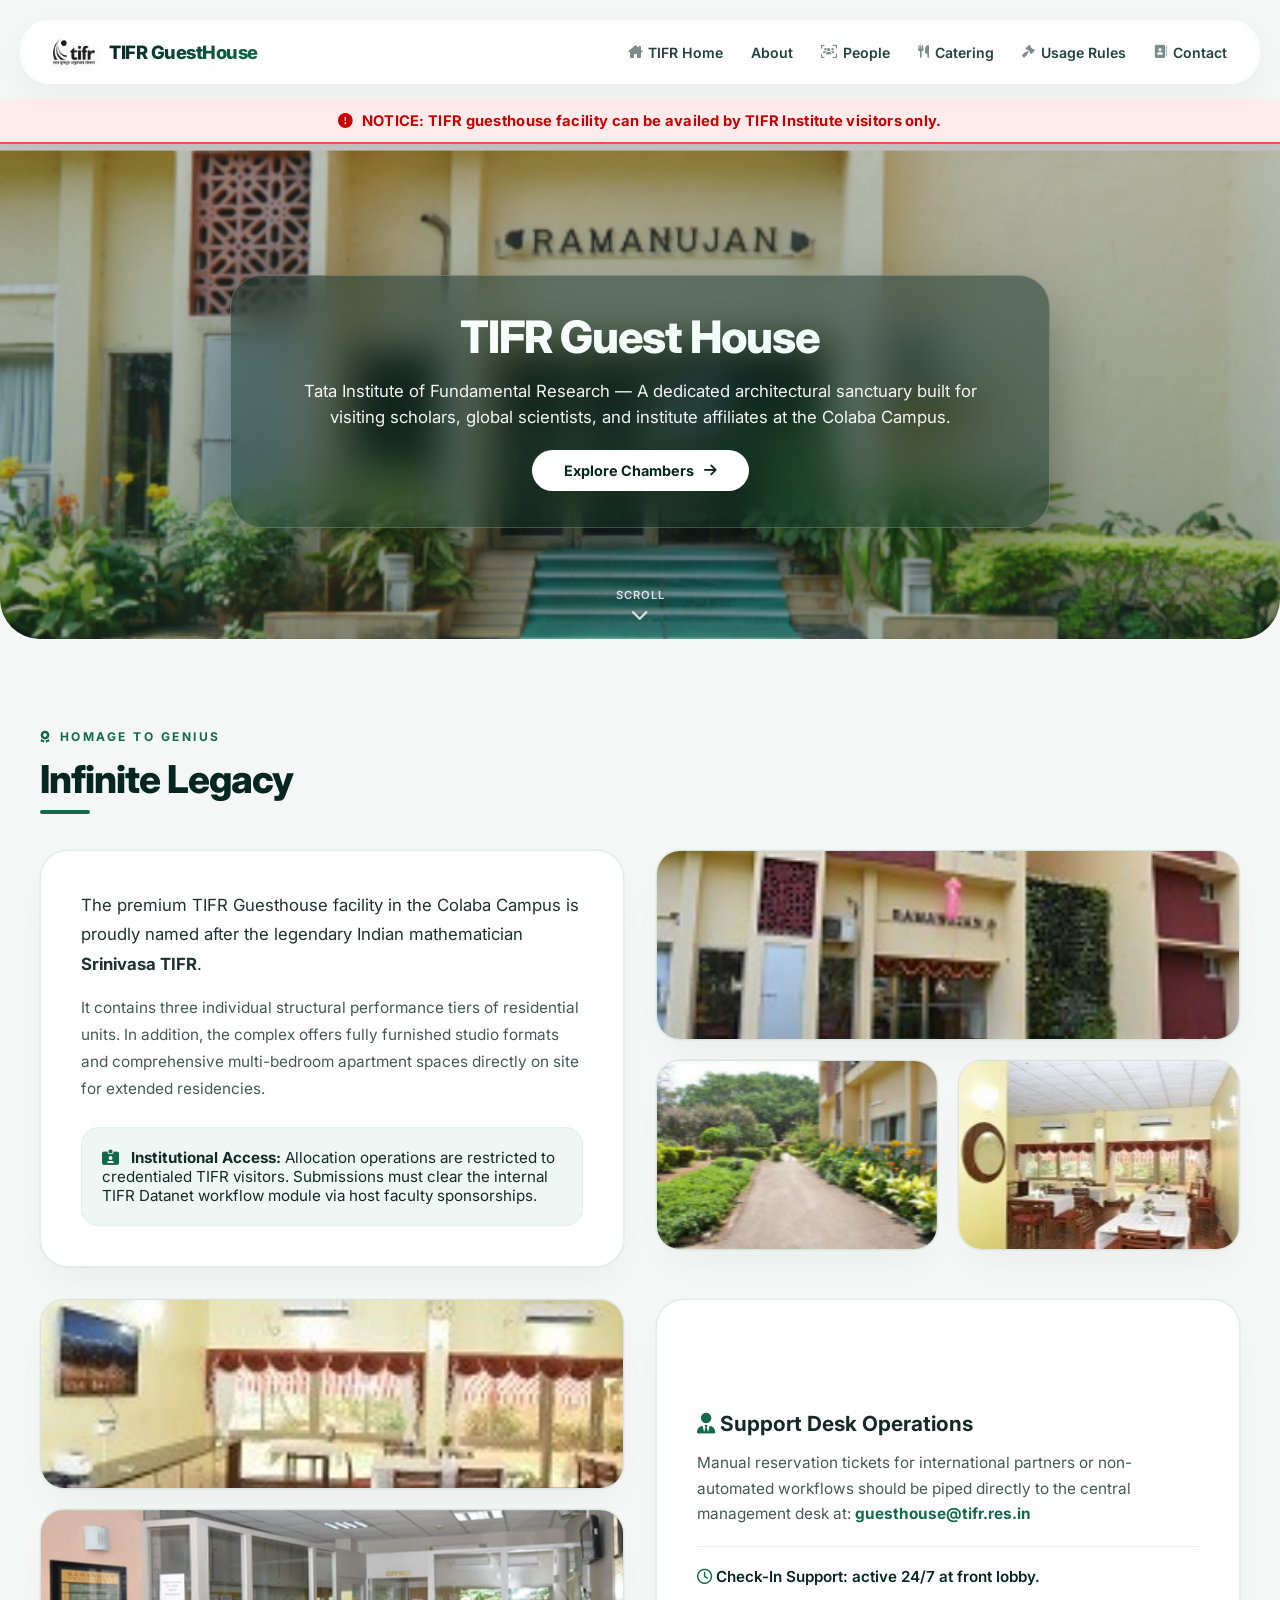
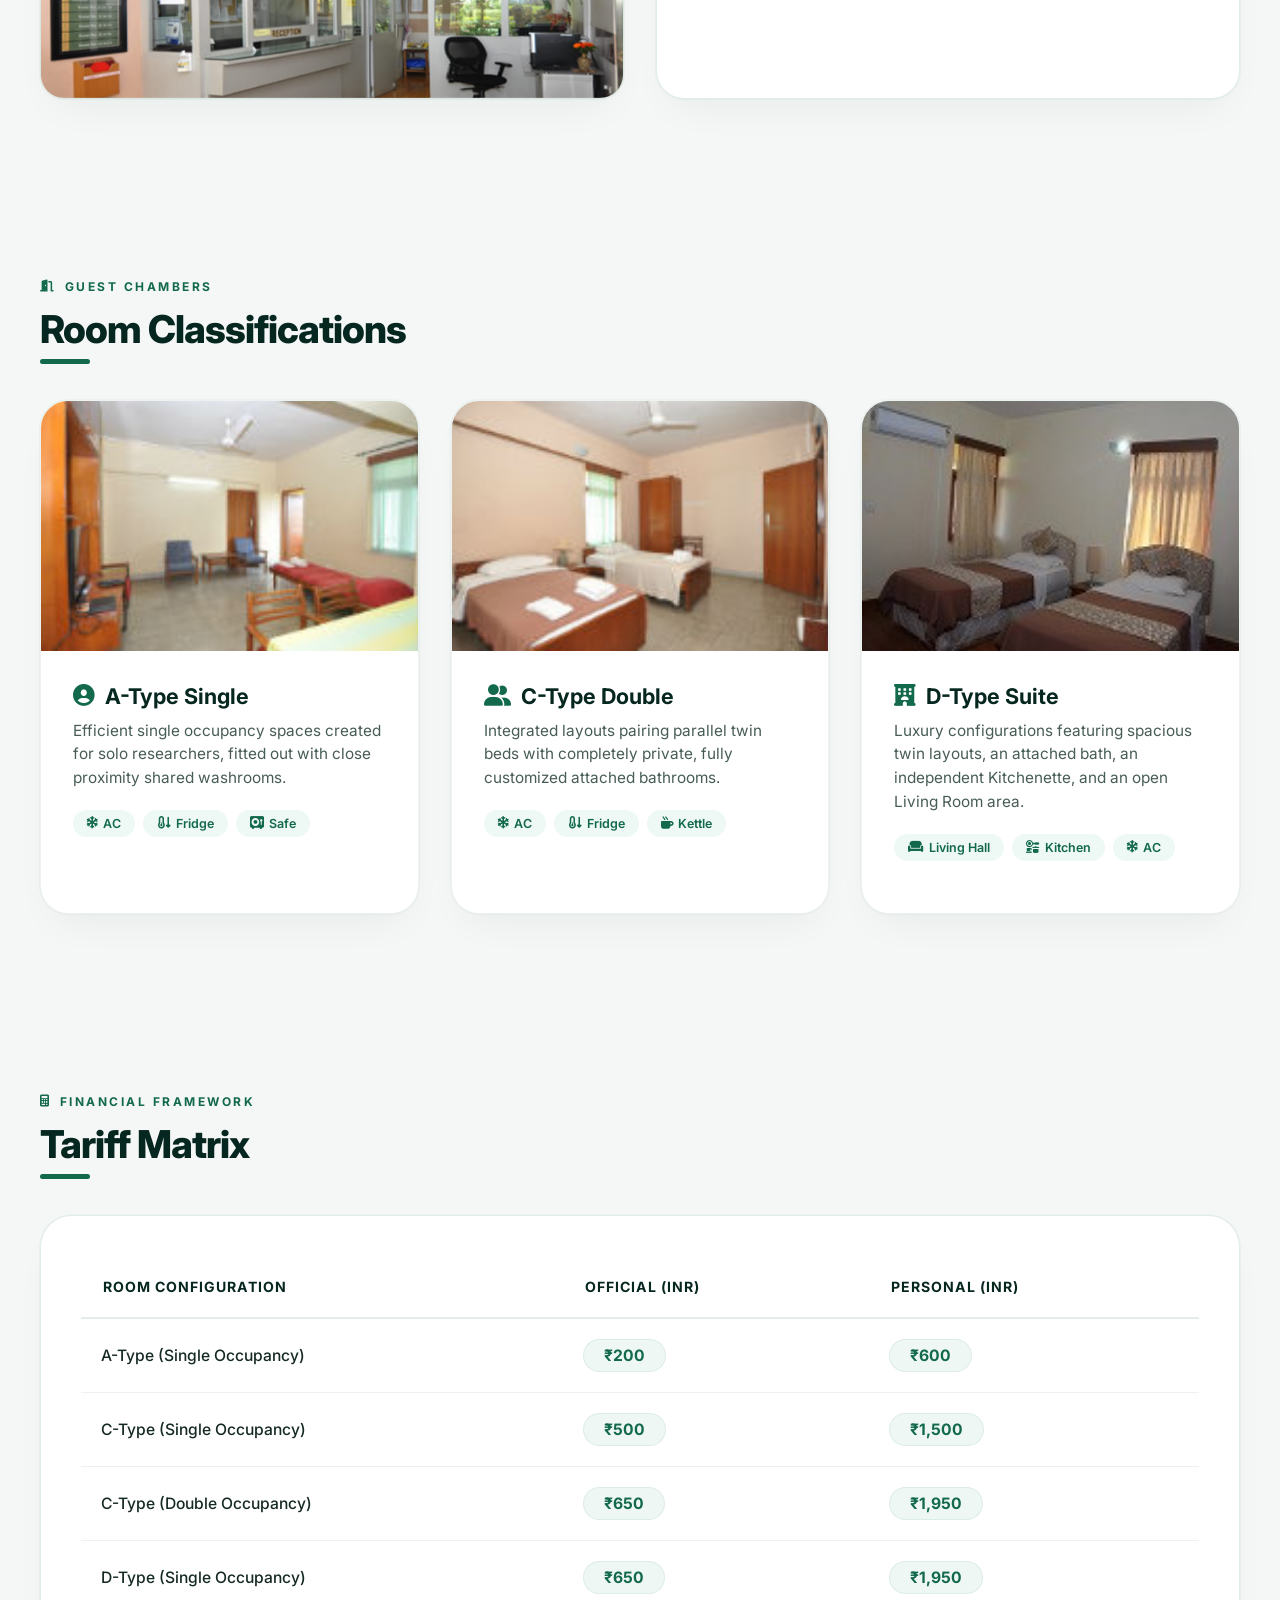
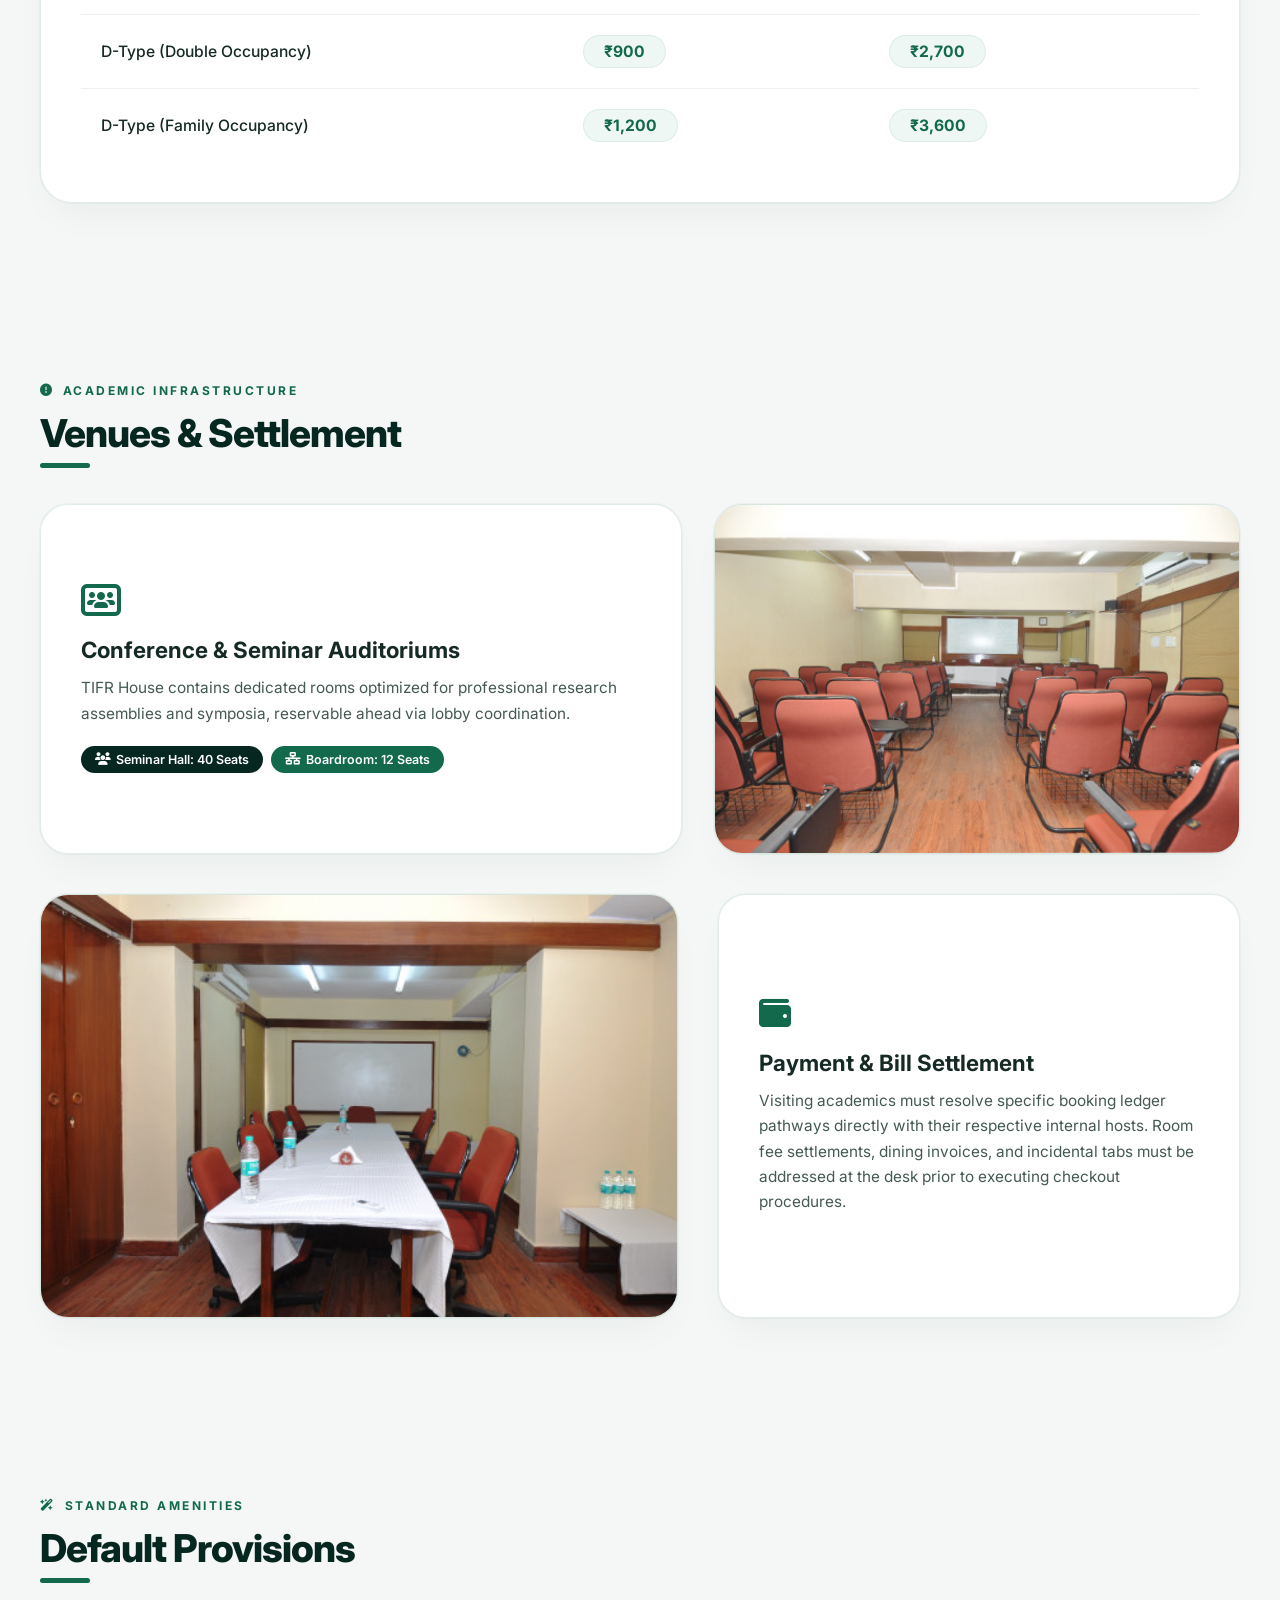
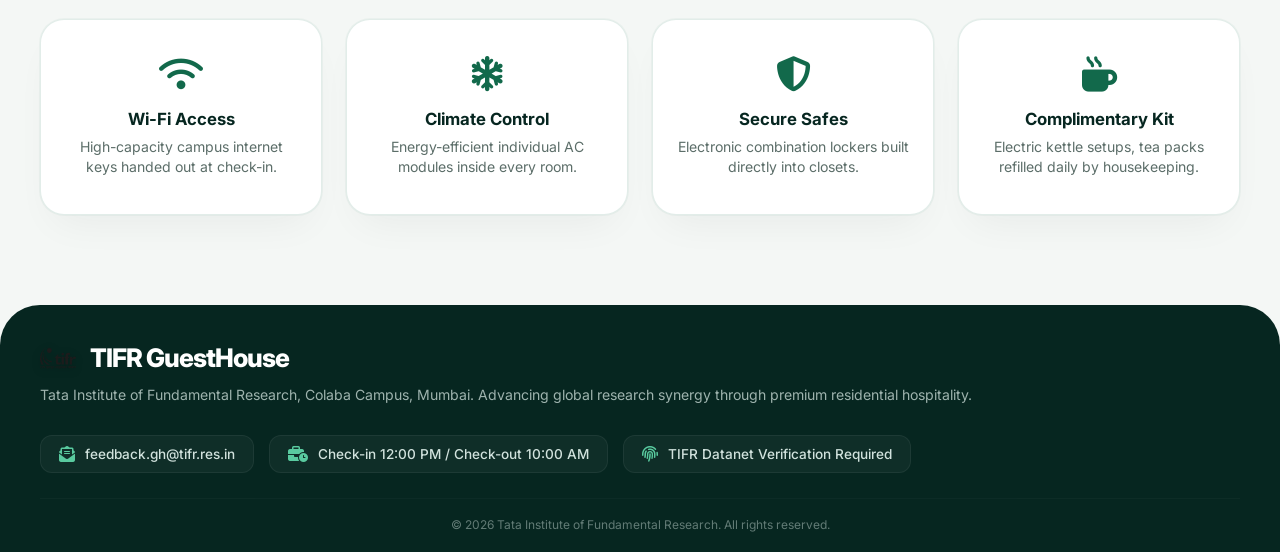
==== commit 6fc07a3a: "Update index.html" ====
--- a/index.html
+++ b/index.html
@@ -3,7 +3,7 @@
 <head>
     <meta charset="UTF-8">
     <meta name="viewport" content="width=device-width, initial-scale=1.0, viewport-fit=cover">
-    <title> Ramanujan House | Official Guesthouse Portal</title>
+    <title> TIFR GuestHouse | Official GuestHouse Portal</title>
     
     <link rel="preconnect" href="https://fonts.googleapis.com">
     <link rel="preconnect" href="https://fonts.gstatic.com" crossorigin>
@@ -937,8 +937,8 @@
 </head>
 <body><nav class="nav-master">
     <div class="logo-brand-container">
-        <img src="tifr.jpg" alt="TIFR Official Seal Logo" class="tifr-logo">
-        <div class="logo-brand">RAMANUJAN HOUSE</div>
+        <img src="tifr-logo-black-new.png" alt="TIFR Official Seal Logo" class="tifr-logo">
+        <div class="logo-brand">TIFR GuestHouse</div>
     </div>
     <button class="mobile-toggle" aria-label="Toggle Navigation Menu"><i class="fa-solid fa-bars"></i></button>
     <div class="nav-links">
@@ -958,7 +958,7 @@
 
 <section class="hero-ram">
     <div class="hero-card">
-        <h1>Ramanujan Guest House</h1>
+        <h1>TIFR Guest House</h1>
         <p>Tata Institute of Fundamental Research — A dedicated architectural sanctuary built for visiting scholars, global scientists, and institute affiliates at the Colaba Campus.</p>
         <a href="#explore" class="btn-primary">Explore Chambers <i class="fa-solid fa-arrow-right"></i></a>
     </div>
@@ -977,7 +977,7 @@
     
     <div class="about-grid">
         <div class="glass-info">
-            <p style="line-height: 1.75; font-size: 1.05rem; color: #1c322c; margin-bottom: 16px;">The premium TIFR Guesthouse facility in the Colaba Campus is proudly named after the legendary Indian mathematician <strong>Srinivasa Ramanujan</strong>.</p>
+            <p style="line-height: 1.75; font-size: 1.05rem; color: #1c322c; margin-bottom: 16px;">The premium TIFR Guesthouse facility in the Colaba Campus is proudly named after the legendary Indian mathematician <strong>Srinivasa TIFR</strong>.</p>
             <p style="line-height: 1.75; font-size: 0.96rem; color: #445953;">It contains three individual structural performance tiers of residential units. In addition, the complex offers fully furnished studio formats and comprehensive multi-bedroom apartment spaces directly on site for extended residencies.</p>
             <div style="margin-top: 24px; background: #eef7f3; border-radius: 18px; padding: 20px; font-size: 0.95rem; border: 1px solid rgba(18,105,75,0.06);">
                 <i class="fa-solid fa-id-card-clip" style="color: var(--accent-emerald); margin-right: 8px;"></i> <strong>Institutional Access:</strong> Allocation operations are restricted to credentialed TIFR visitors. Submissions must clear the internal TIFR Datanet workflow module via host faculty sponsorships.
@@ -986,7 +986,7 @@
         
         <div class="bento-showcase">
             <div class="bento-item span-full-width">
-                <img src="sb-2.jpg" class="zoomable-target" alt="Ramanujan House Main Entrance Gate">
+                <img src="sb-2.jpg" class="zoomable-target" alt="TIFR House Main Entrance Gate">
                 <div class="bento-caption">Primary Facility Frontage</div>
             </div>
             <div class="bento-item">
@@ -1078,7 +1078,7 @@
         <div class="glass-info">
             <i class="fa-solid fa-users-rectangle" style="font-size: 2rem; color:var(--accent-emerald); margin-bottom: 20px; display: block;"></i>
             <h3 style="margin-bottom: 12px; font-size: 1.4rem; font-weight: 700;">Conference & Seminar Auditoriums</h3>
-            <p style="color: #445953; line-height: 1.65; font-size: 0.96rem; margin-bottom: 20px;">Ramanujan House contains dedicated rooms optimized for professional research assemblies and symposia, reservable ahead via lobby coordination.</p>
+            <p style="color: #445953; line-height: 1.65; font-size: 0.96rem; margin-bottom: 20px;">TIFR House contains dedicated rooms optimized for professional research assemblies and symposia, reservable ahead via lobby coordination.</p>
             <div class="amenities-list" style="margin: 0;"><span style="background: var(--deep-teal); color: white; border:none;"><i class="fa-solid fa-users"></i> Seminar Hall: 40 Seats</span><span style="background: var(--accent-emerald); color: white; border:none;"><i class="fa-solid fa-network-wired"></i> Boardroom: 12 Seats</span></div>
         </div>
         <div class="info-pane-img">
@@ -1113,8 +1113,8 @@
     <div class="footer-flex">
         <div class="footer-brand-side">
             <h2 style="color: white; font-size: 1.6rem; font-weight: 800; letter-spacing: -1px; display: flex; align-items: center; gap: 14px;">
-                <img src="tifr.jpg" alt="TIFR Official Seal Logo" class="tifr-logo" style="width: 36px; height: 36px; object-fit: contain; filter: drop-shadow(0 2px 4px rgba(0,0,0,0.2));">
-                Ramanujan House
+                <img src="tifr-logo-black-new.png" alt="TIFR Official Seal Logo" class="tifr-logo" style="width: 36px; height: 36px; object-fit: contain; filter: drop-shadow(0 2px 4px rgba(0,0,0,0.2));">
+                TIFR GuestHouse
             </h2>
             <p style="margin-top: 8px; line-height: 1.5; opacity: 0.75; font-size: 0.88rem;">Tata Institute of Fundamental Research, Colaba Campus, Mumbai. Advancing global research synergy through premium residential hospitality.</p>
         </div>
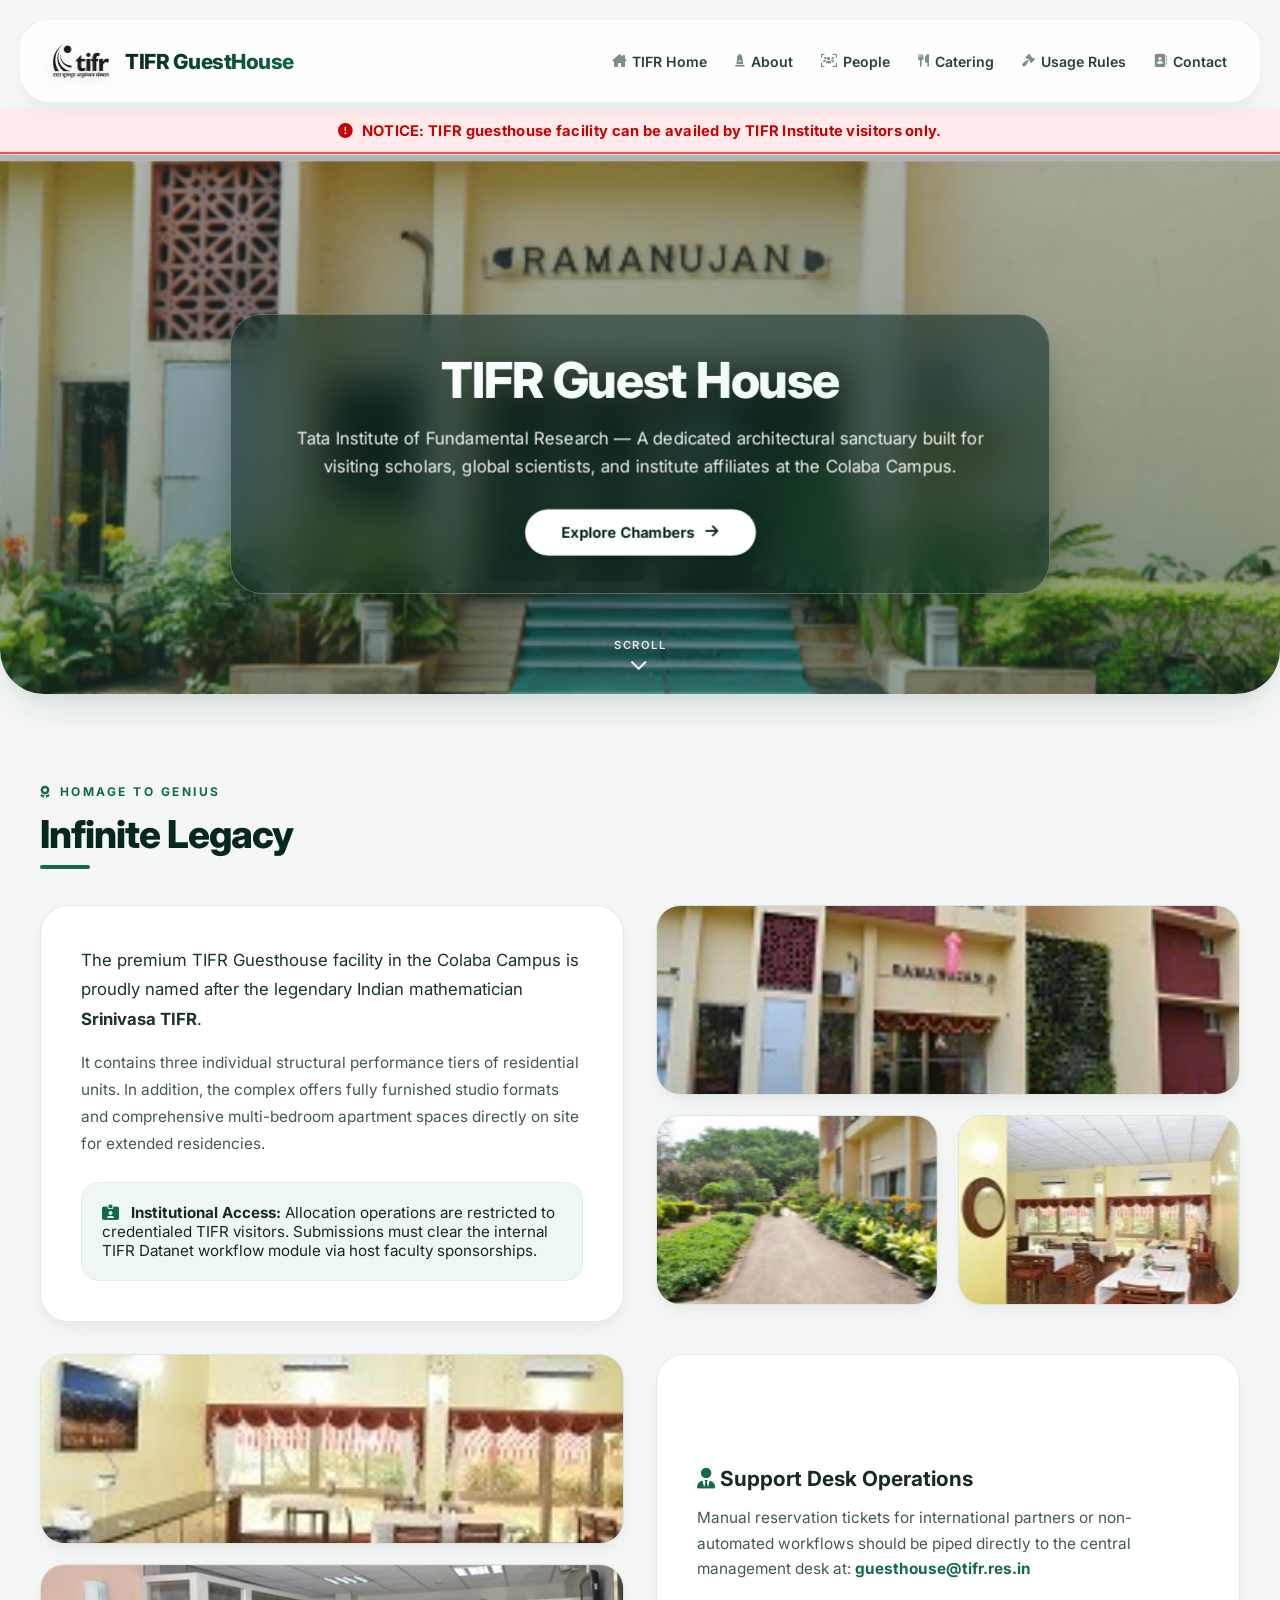
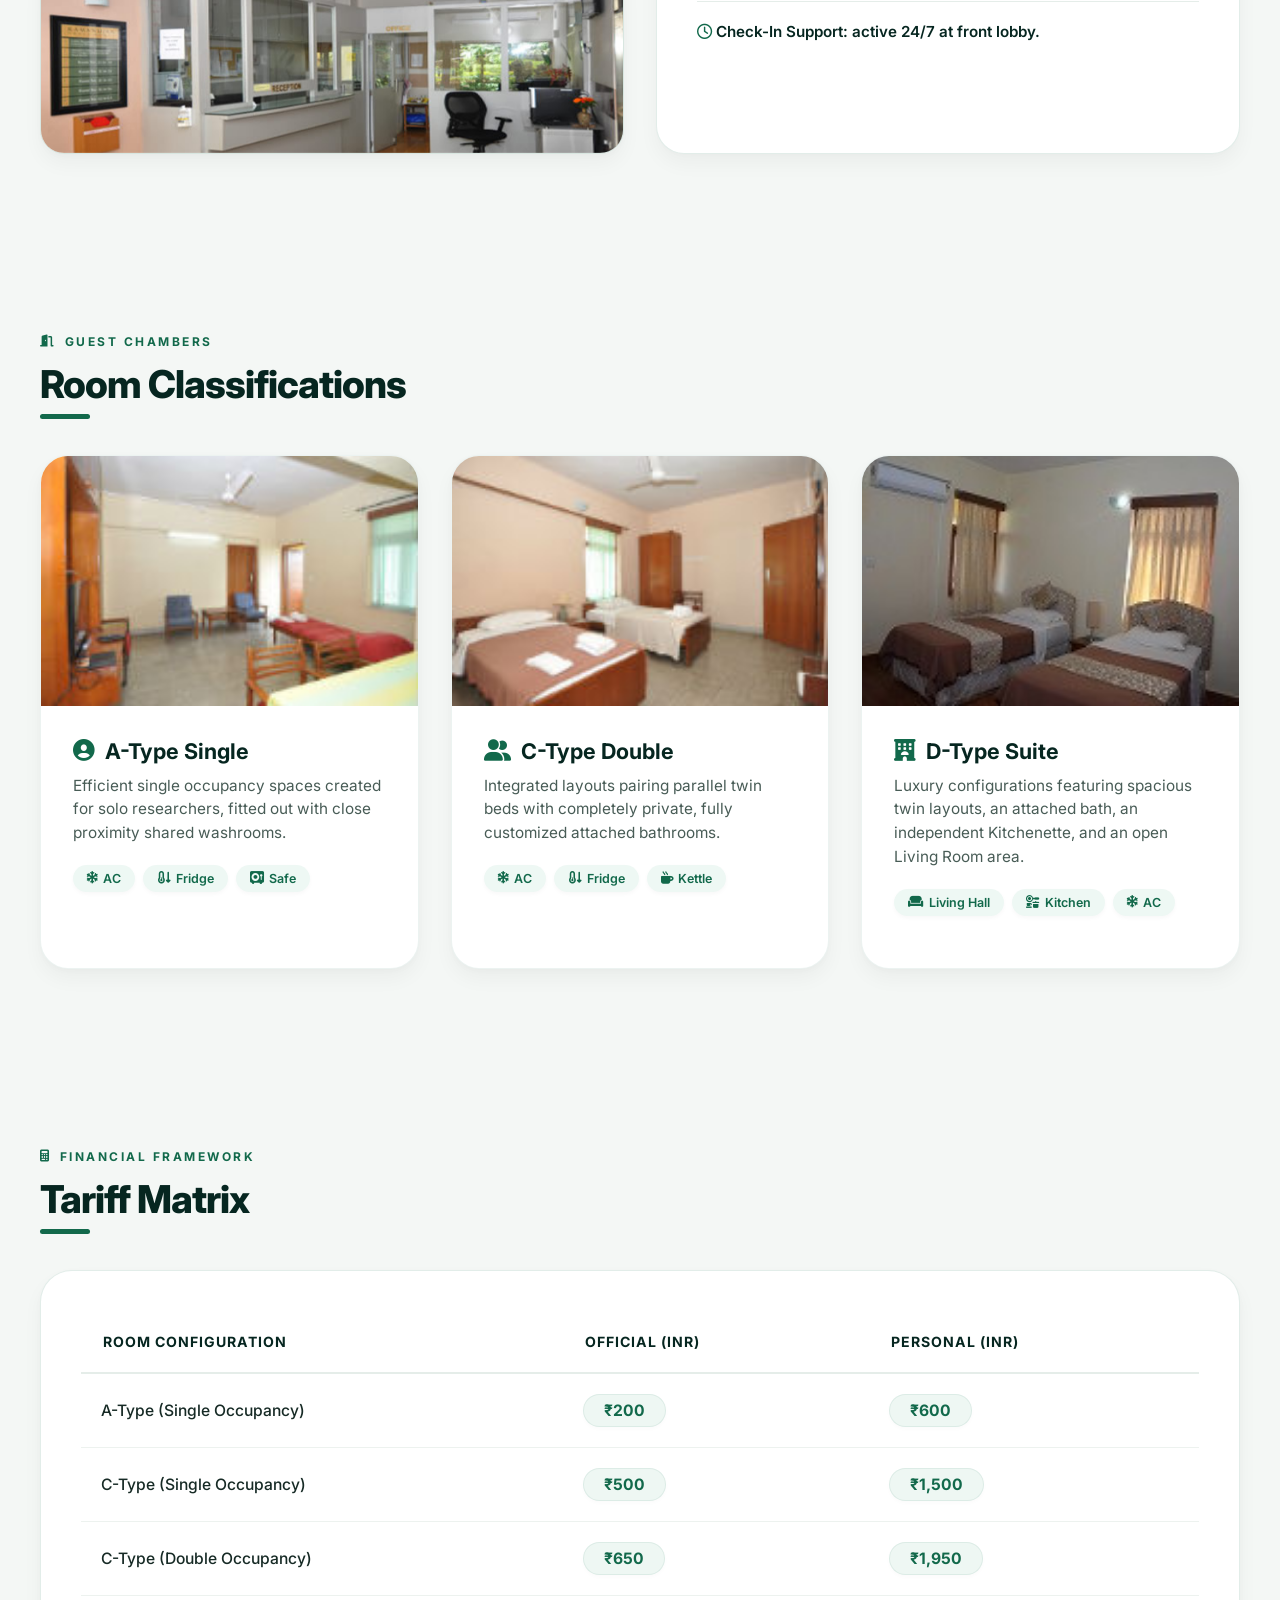
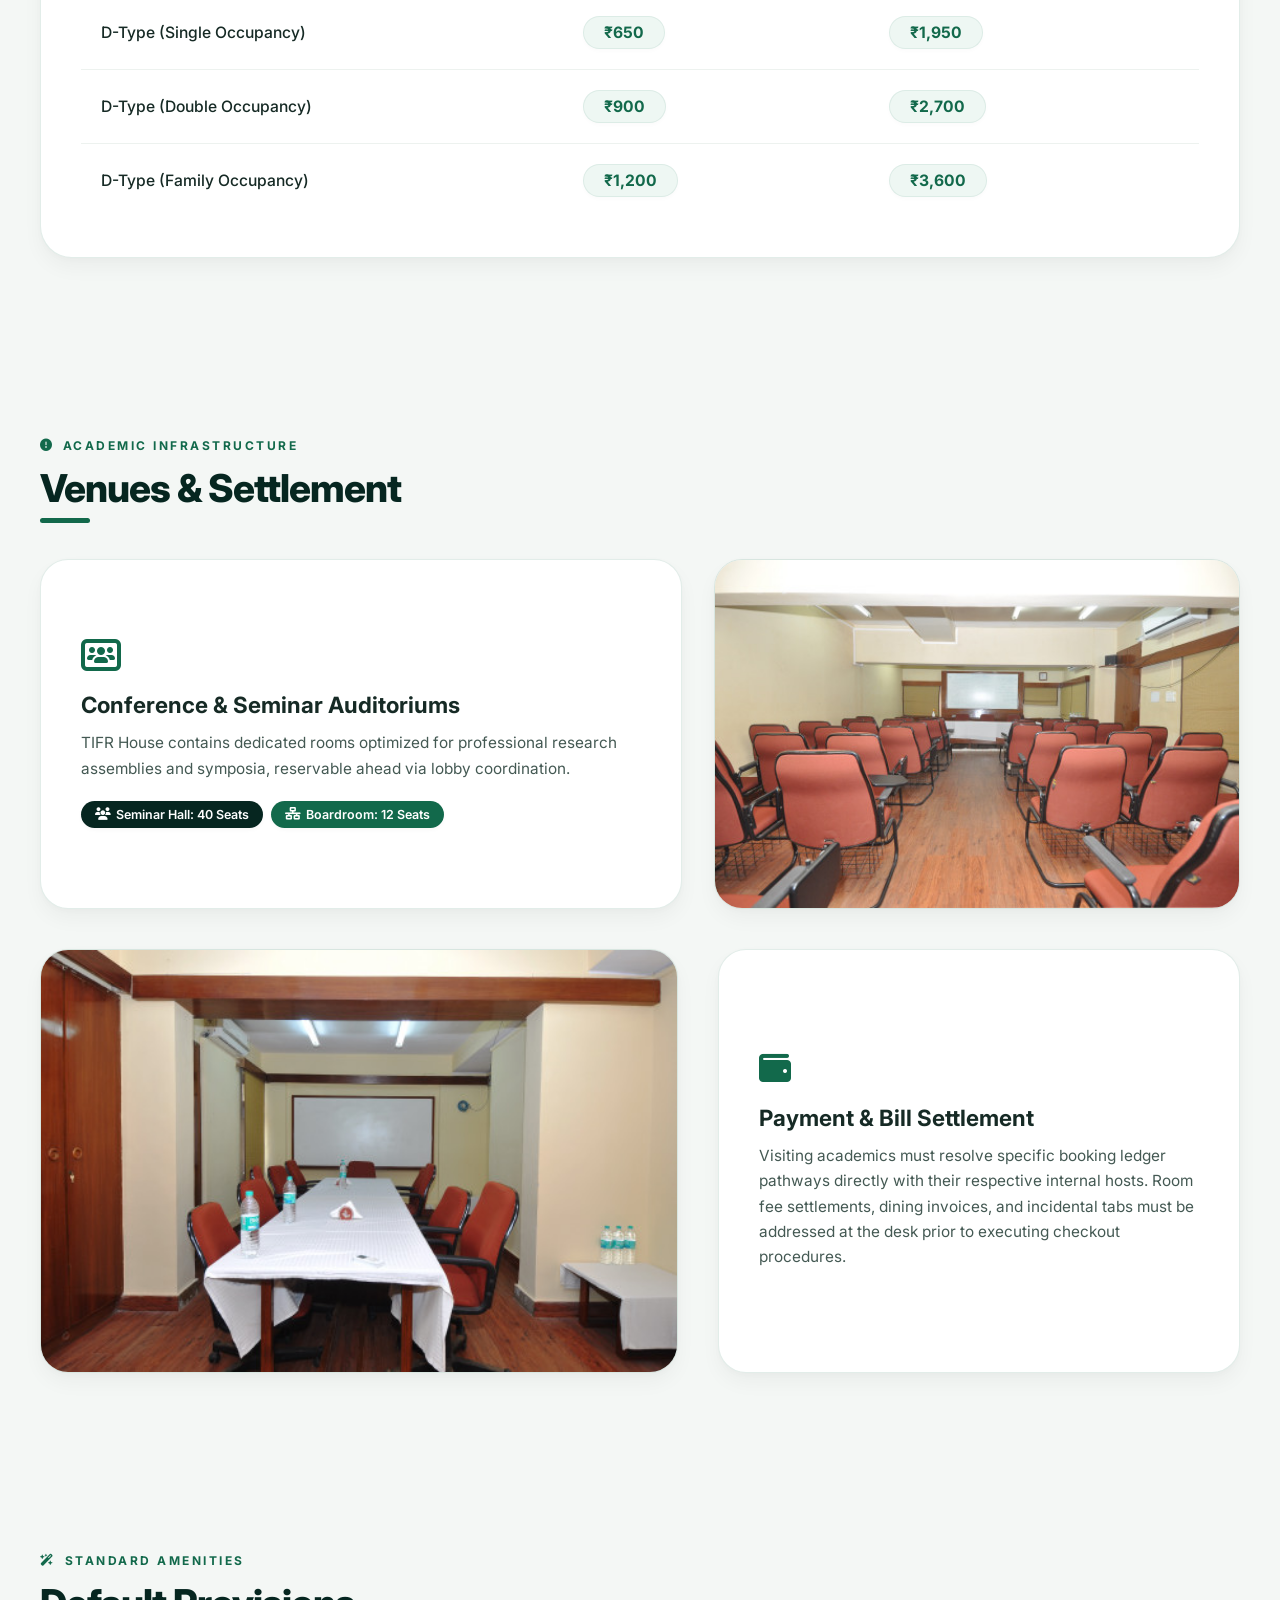
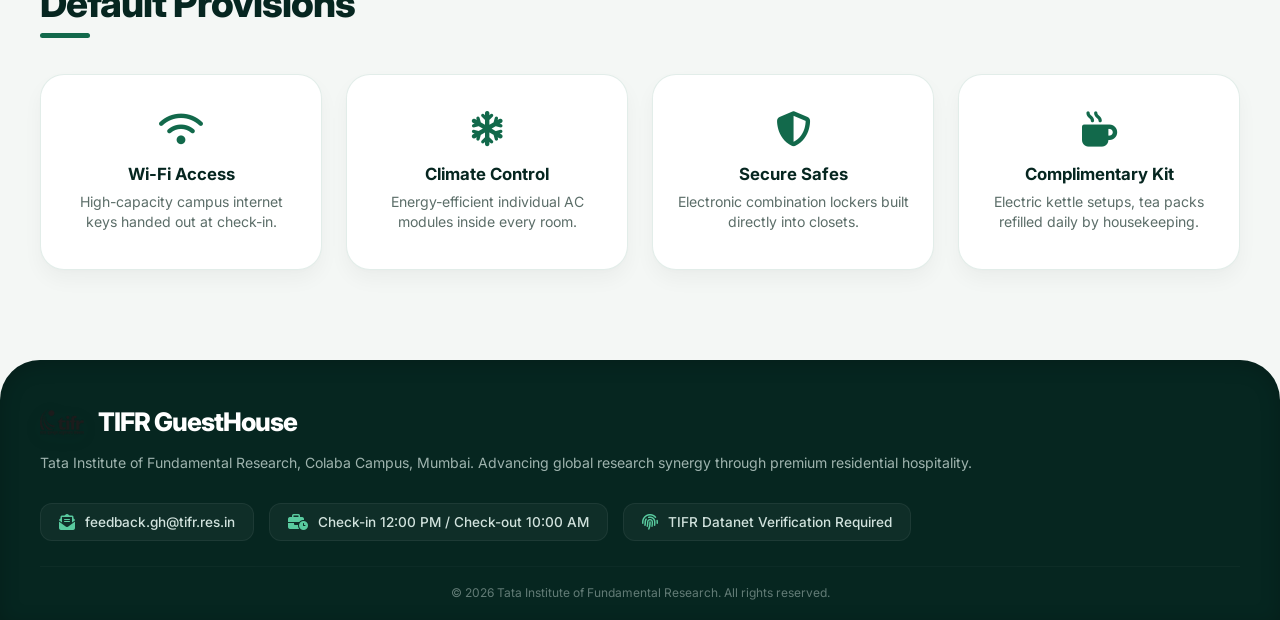
==== commit a662a645: "Update index.html" ====
--- a/index.html
+++ b/index.html
@@ -25,10 +25,11 @@
             --deep-teal: #062620;
             --accent-emerald: #12694b;
             --mint-glow: #eef8f4;
-            --glass-white: rgba(255, 255, 255, 0.82);
+            --glass-white: rgba(255, 255, 255, 0.85);
             --border-soft: rgba(18, 105, 75, 0.12);
-            --shadow-elevated: 0 20px 40px -15px rgba(6, 38, 32, 0.06), 0 0 0 1px rgba(18, 105, 75, 0.04);
-            --shadow-hover: 0 35px 60px -20px rgba(6, 38, 32, 0.15), 0 0 0 1px var(--accent-emerald);
+            --shadow-3d-flat: 0 10px 20px rgba(6, 38, 32, 0.04), 0 2px 6px rgba(6, 38, 32, 0.02);
+            --shadow-3d-raised: 0 20px 40px -10px rgba(6, 38, 32, 0.12), 0 8px 16px -8px rgba(6, 38, 32, 0.08), inset 0 1px 0 rgba(255, 255, 255, 0.6);
+            --shadow-3d-deep: 0 30px 60px -15px rgba(4, 25, 21, 0.3), 0 15px 30px -10px rgba(0, 0, 0, 0.2);
             --transition-butter: cubic-bezier(0.16, 1, 0.3, 1);
         }
 
@@ -53,23 +54,47 @@
             width: calc(100% - 40px);
             max-width: 1400px;
             z-index: 2000;
-            background: rgba(255, 255, 255, 0.8);
+            background: rgba(255, 255, 255, 0.85);
             backdrop-filter: blur(24px);
             -webkit-backdrop-filter: blur(24px);
             border-radius: 30px;
-            border: 1px solid rgba(255,255,255,0.6);
-            box-shadow: 0 10px 30px rgba(6, 38, 32, 0.04);
-            padding: 10px 32px;
+            border: 1px solid rgba(255,255,255,0.7);
+            box-shadow: var(--shadow-3d-flat);
+            padding: 12px 32px;
             display: flex;
             justify-content: space-between;
             align-items: center;
-            transition: all 0.4s var(--transition-butter);
+            transition: all 0.5s var(--transition-butter);
         }
         
         .logo-brand-container {
             display: flex;
             align-items: center;
-            gap: 14px;
+            gap: 16px;
+        }
+
+        .tifr-logo {
+            width: 56px; /* Increased Logo Size */
+            height: 56px;
+            object-fit: contain;
+            filter: drop-shadow(0 4px 8px rgba(6, 38, 32, 0.15));
+            image-rendering: -webkit-optimize-contrast;
+            transition: transform 0.5s var(--transition-butter);
+        }
+
+        .nav-master:hover .tifr-logo {
+            transform: scale(1.04) rotate(3deg);
+        }
+
+        .logo-brand {
+            font-weight: 800;
+            font-size: 1.3rem; /* Styled for alignment with larger logo */
+            letter-spacing: -0.5px;
+            background: linear-gradient(135deg, var(--deep-teal), var(--accent-emerald));
+            background-clip: text;
+            -webkit-background-clip: text;
+            color: transparent;
+            white-space: nowrap;
         }
 
         /* FLASHING NOTICE BANNER SYSTEM */
@@ -82,7 +107,7 @@
             font-size: 0.92rem;
             font-weight: 700;
             letter-spacing: 0.3px;
-            margin-top: 100px; 
+            margin-top: 110px; 
             position: relative;
             z-index: 10;
             display: flex;
@@ -99,118 +124,6 @@
         @keyframes notice-flash {
             0% { opacity: 0.3; transform: scale(0.95); }
             100% { opacity: 1; transform: scale(1.08); color: #ff0000; }
-        }
-
-        .hero-ram {
-            margin-top: 0 !important;
-            padding-top: 80px !important;
-        }
-
-        @media (max-width: 1024px) {
-            .flashing-notice-bar {
-                margin-top: 85px;
-                font-size: 0.85rem;
-                padding: 10px 16px;
-            }
-        }
-
-/* Base styling updates for the glass card */
-.hero-card {
-    max-width: 820px;
-    width: 100%; 
-    background: rgba(6, 38, 32, 0.45); /* Darker container background to preserve text legibility over clear images */
-    backdrop-filter: blur(20px);
-    -webkit-backdrop-filter: blur(20px);
-    padding: 36px 48px;
-    border-radius: 32px;
-    text-align: center;
-    color: white;
-    border: 1px solid rgba(255, 255, 255, 0.2);
-    box-shadow: 0 30px 60px rgba(0,0,0,0.3);
-    animation: floatUp 1.2s var(--transition-butter);
-}
-
-/* SCROLL DOWN ARROW SYSTEM */
-.scroll-indicator {
-    position: absolute;
-    bottom: 15px;
-    left: 50%;
-    transform: translateX(-50%);
-    display: flex;
-    flex-direction: column;
-    align-items: center;
-    gap: 4px;
-    color: rgba(255, 255, 255, 0.8);
-    text-decoration: none;
-    font-size: 0.7rem;
-    font-weight: 600;
-    letter-spacing: 1px;
-    text-transform: uppercase;
-    transition: color 0.3s, opacity 0.3s;
-    z-index: 15;
-}
-
-.scroll-indicator:hover {
-    color: #ffffff;
-}
-
-.scroll-indicator i {
-    font-size: 1.1rem;
-    animation: bounceArrow 2s infinite;
-}
-
-@keyframes bounceArrow {
-    0%, 20%, 50%, 80%, 100% { transform: translateY(0); }
-    40% { transform: translateY(-6px); }
-    60% { transform: translateY(-3px); }
-}
-
-/* MOBILE RESPONSIVENESS BREAKPOINT */
-@media (max-width: 768px) {
-    .hero-ram {
-        min-height: 50vh !important; 
-        padding: 100px 16px 50px !important;
-    }
-
-    .hero-card {
-        padding: 24px 20px;
-        border-radius: 20px;
-    }
-
-    .hero-card h1 {
-        font-size: 1.8rem !important;
-        letter-spacing: -0.8px;
-        margin-bottom: 8px;
-    }
-
-    .hero-card p {
-        font-size: 0.9rem !important;
-        line-height: 1.4;
-    }
-
-    .btn-primary {
-        margin-top: 16px !important;
-        padding: 10px 24px !important;
-        font-size: 0.85rem !important;
-    }
-}
-        .tifr-logo {
-            width: 42px;
-            height: 42px;
-            object-fit: contain;
-            filter: drop-shadow(0 2px 4px rgba(0,0,0,0.08));
-            image-rendering: -webkit-optimize-contrast;
-        }
-
-        .logo-brand {
-            font-weight: 800;
-            font-size: 1.15rem;
-            letter-spacing: -0.5px;
-            background: linear-gradient(135deg, var(--deep-teal), var(--accent-emerald));
-            background-clip: text;
-            -webkit-background-clip: text;
-            color: transparent;
-            white-space: nowrap;
         }
         
         .nav-links { display: flex; gap: 28px; }
@@ -255,244 +168,64 @@
             padding: 4px;
         }
 
-        /* HERO AREA - Reduced height & cleaner overlay filters */
+        /* HERO AREA */
         .hero-ram {
-            min-height: 55vh;
-            background: linear-gradient(rgba(4, 25, 21, 0.25), rgba(6, 38, 32, 0.4)), url('main.png');
+            min-height: 60vh;
+            background: linear-gradient(rgba(4, 25, 21, 0.3), rgba(6, 38, 32, 0.45)), url('main.png');
             background-size: cover;
             background-position: center;
             display: flex;
             align-items: center;
             justify-content: center;
-            border-radius: 0 0 40px 40px;
+            border-radius: 0 0 44px 44px;
             position: relative;
-            padding: 110px 20px 60px;
+            padding: 130px 20px 70px;
+            box-shadow: var(--shadow-3d-raised);
         }
         
+        .hero-card {
+            max-width: 820px;
+            width: 100%; 
+            background: rgba(6, 38, 32, 0.55);
+            backdrop-filter: blur(20px);
+            -webkit-backdrop-filter: blur(20px);
+            padding: 40px 48px;
+            border-radius: 32px;
+            text-align: center;
+            color: white;
+            border: 1px solid rgba(255, 255, 255, 0.25);
+            box-shadow: var(--shadow-3d-deep);
+            transform-style: preserve-3d;
+            perspective: 1000px;
+        }
+
         .hero-card h1 {
-            font-size: 2.8rem;
+            font-size: 3rem;
             font-weight: 800;
             letter-spacing: -1.2px;
             line-height: 1.15;
-            margin-bottom: 14px;
+            margin-bottom: 16px;
             background: linear-gradient(120deg, #ffffff, #eafcf5);
             -webkit-background-clip: text;
             background-clip: text;
             color: transparent;
-        }
-        .hero-card p { font-size: 1.05rem; line-height: 1.55; opacity: 0.95; font-weight: 400; }
-        
-       /* Corrected Button and Hero Properties */
-.btn-primary {
-    display: inline-flex;
-    background: #ffffff;
-    border: none;
-    margin-top: 20px;
-    padding: 12px 32px;
-    border-radius: 50px;
-    font-weight: 700;
-    font-size: 0.9rem;
-    color: var(--deep-teal);
-    gap: 10px;
-    transition: all 0.4s var(--transition-butter);
-    cursor: pointer;
-    text-decoration: none;
-    box-shadow: 0 10px 25px rgba(0,0,0,0.15);
-    align-items: center;
-}
-
-.btn-primary:hover { 
-    transform: translateY(-3px) scale(1.02); 
-    background: var(--mint-glow);
-    box-shadow: 0 15px 30px rgba(0,0,0,0.2);
-}
-
-@keyframes floatUp {
-    from { opacity: 0; transform: translateY(25px); }
-    to { opacity: 1; transform: translateY(0); }
-}
-
-/* STRUCTURAL WRAPPERS */
-.section-wrap {
-    max-width: 1400px;
-    margin: 0 auto;
-    padding: 90px 40px;
-}
-
-/* Base styling updates for the glass card */
-.hero-card {
-    max-width: 820px;
-    width: 100%; 
-    background: rgba(6, 38, 32, 0.45); /* Darker container background to preserve text legibility over clear images */
-    backdrop-filter: blur(20px);
-    -webkit-backdrop-filter: blur(20px);
-    padding: 36px 48px;
-    border-radius: 32px;
-    text-align: center;
-    color: white;
-    border: 1px solid rgba(255, 255, 255, 0.2);
-    box-shadow: 0 30px 60px rgba(0,0,0,0.3);
-    animation: floatUp 1.2s var(--transition-butter);
-}
-
-/* SCROLL DOWN ARROW SYSTEM */
-.scroll-indicator {
-    position: absolute;
-    bottom: 15px;
-    left: 50%;
-    transform: translateX(-50%);
-    display: flex;
-    flex-direction: column;
-    align-items: center;
-    gap: 4px;
-    color: rgba(255, 255, 255, 0.8);
-    text-decoration: none;
-    font-size: 0.7rem;
-    font-weight: 600;
-    letter-spacing: 1px;
-    text-transform: uppercase;
-    transition: color 0.3s, opacity 0.3s;
-    z-index: 15;
-}
-
-.scroll-indicator:hover {
-    color: #ffffff;
-}
-
-.scroll-indicator i {
-    font-size: 1.1rem;
-    animation: bounceArrow 2s infinite;
-}
-
-@keyframes bounceArrow {
-    0%, 20%, 50%, 80%, 100% { transform: translateY(0); }
-    40% { transform: translateY(-6px); }
-    60% { transform: translateY(-3px); }
-}
-
-/* MOBILE RESPONSIVENESS BREAKPOINT */
-@media (max-width: 768px) {
-    .hero-ram {
-        min-height: 50vh !important; 
-        padding: 100px 16px 50px !important;
-    }
-
-    .hero-card {
-        padding: 24px 20px;
-        border-radius: 20px;
-    }
-
-    .hero-card h1 {
-        font-size: 1.8rem !important;
-        letter-spacing: -0.8px;
-        margin-bottom: 8px;
-    }
-
-    .hero-card p {
-        font-size: 0.9rem !important;
-        line-height: 1.4;
-    }
-
-    .btn-primary {
-        margin-top: 16px !important;
-        padding: 10px 24px !important;
-        font-size: 0.85rem !important;
-    }
-}
-        .tifr-logo {
-            width: 42px;
-            height: 42px;
-            object-fit: contain;
-            filter: drop-shadow(0 2px 4px rgba(0,0,0,0.08));
-            image-rendering: -webkit-optimize-contrast;
-        }
-
-        .logo-brand {
-            font-weight: 800;
-            font-size: 1.15rem;
-            letter-spacing: -0.5px;
-            background: linear-gradient(135deg, var(--deep-teal), var(--accent-emerald));
-            background-clip: text;
-            -webkit-background-clip: text;
-            color: transparent;
-            white-space: nowrap;
-        }
-        
-        .nav-links { display: flex; gap: 28px; }
-        .nav-links a {
-            text-decoration: none;
-            font-weight: 600;
-            font-size: 0.88rem;
-            color: #23423a;
-            transition: color 0.25s;
-            position: relative;
-            display: flex;
-            align-items: center;
-            gap: 6px;
-            padding: 6px 0;
-        }
-        .nav-links a i { font-size: 0.8rem; opacity: 0.6; transition: transform 0.3s; }
-        .nav-links a:hover { color: var(--accent-emerald); }
-        .nav-links a:hover i { transform: translateY(-1px); opacity: 1; }
-        
-        .nav-links a:after {
-            content: '';
-            position: absolute;
-            bottom: 0;
-            left: 50%;
-            transform: translateX(-50%);
-            width: 0;
-            height: 2.5px;
-            background: var(--accent-emerald);
-            border-radius: 2px;
-            transition: width 0.3s var(--transition-butter);
-        }
-        .nav-links a:hover:after { width: 100%; }
-
-        .mobile-toggle {
-            display: none;
-            background: none;
-            border: none;
-            font-size: 1.4rem;
-            color: var(--deep-teal);
-            cursor: pointer;
-            z-index: 2100;
-            padding: 4px;
-        }
-
-        /* HERO AREA - Reduced height & cleaner overlay filters */
-        .hero-ram {
-            min-height: 55vh;
-            background: linear-gradient(rgba(4, 25, 21, 0.25), rgba(6, 38, 32, 0.4)), url('main.png');
-            background-size: cover;
-            background-position: center;
-            display: flex;
-            align-items: center;
-            justify-content: center;
-            border-radius: 0 0 40px 40px;
-            position: relative;
-            padding: 110px 20px 60px;
-        }
-        
-        .hero-card h1 {
-            font-size: 2.8rem;
-            font-weight: 800;
-            letter-spacing: -1.2px;
-            line-height: 1.15;
-            margin-bottom: 14px;
-            background: linear-gradient(120deg, #ffffff, #eafcf5);
-            -webkit-background-clip: text;
-            background-clip: text;
-            color: transparent;
-        }
-        .hero-card p { font-size: 1.05rem; line-height: 1.55; opacity: 0.95; font-weight: 400; }
+            transform: translateZ(30px);
+        }
+        .hero-card p { 
+            font-size: 1.05rem; 
+            line-height: 1.6; 
+            opacity: 0.95; 
+            font-weight: 400; 
+            transform: translateZ(20px);
+            margin-bottom: 8px;
+        }
         
         .btn-primary {
             display: inline-flex;
             background: #ffffff;
             border: none;
             margin-top: 20px;
-            padding: 12px 32px;
+            padding: 14px 36px;
             border-radius: 50px;
             font-weight: 700;
             font-size: 0.9rem;
@@ -501,18 +234,44 @@
             transition: all 0.4s var(--transition-butter);
             cursor: pointer;
             text-decoration: none;
-            box-shadow: 0 10px 25px rgba(0,0,0,0.15);
-            align-items: center;
-        }
+            box-shadow: 0 8px 20px rgba(0,0,0,0.15);
+            align-items: center;
+            transform: translateZ(25px);
+        }
+
         .btn-primary:hover { 
-            transform: translateY(-3px) scale(1.02); 
+            transform: translateY(-4px) translateZ(35px) scale(1.03); 
             background: var(--mint-glow);
-            box-shadow: 0 15px 30px rgba(0,0,0,0.2);
-        }
-
-        @keyframes floatUp {
-            from { opacity: 0; transform: translateY(25px); }
-            to { opacity: 1; transform: translateY(0); }
+            box-shadow: 0 15px 30px rgba(0,0,0,0.25);
+        }
+
+        /* SCROLL DOWN ARROW SYSTEM */
+        .scroll-indicator {
+            position: absolute;
+            bottom: 20px;
+            left: 50%;
+            transform: translateX(-50%);
+            display: flex;
+            flex-direction: column;
+            align-items: center;
+            gap: 4px;
+            color: rgba(255, 255, 255, 0.85);
+            text-decoration: none;
+            font-size: 0.7rem;
+            font-weight: 600;
+            letter-spacing: 1.5px;
+            text-transform: uppercase;
+            transition: color 0.3s;
+            z-index: 15;
+        }
+
+        .scroll-indicator:hover { color: #ffffff; }
+        .scroll-indicator i { font-size: 1.1rem; animation: bounceArrow 2s infinite; }
+
+        @keyframes bounceArrow {
+            0%, 20%, 50%, 80%, 100% { transform: translateY(0); }
+            40% { transform: translateY(-6px); }
+            60% { transform: translateY(-3px); }
         }
 
         /* STRUCTURAL WRAPPERS */
@@ -549,7 +308,9 @@
             height: 4.5px;
             background: var(--accent-emerald);
             border-radius: 4px;
-        }/* ABOUT GRID & BENTO IMAGES */
+        }
+
+        /* ABOUT GRID & CARDS WITH REFINED 3D SHADOWS */
         .about-grid {
             display: grid;
             grid-template-columns: 1fr 1fr;
@@ -561,14 +322,17 @@
             background: white;
             border-radius: 28px;
             padding: 40px;
-            box-shadow: var(--shadow-elevated);
+            box-shadow: var(--shadow-3d-flat);
             border: 1px solid var(--border-soft);
             display: flex;
             flex-direction: column;
             justify-content: center;
-            transition: box-shadow 0.3s ease;
-        }
-        .glass-info:hover { box-shadow: 0 25px 50px -15px rgba(6,38,32,0.08); }
+            transition: all 0.4s var(--transition-butter);
+            transform-style: preserve-3d;
+        }
+        .glass-info:hover { 
+            box-shadow: var(--shadow-3d-raised);
+        }
         
         .bento-showcase {
             display: grid;
@@ -580,20 +344,23 @@
             position: relative;
             border-radius: 24px;
             overflow: hidden;
-            box-shadow: var(--shadow-elevated);
+            box-shadow: var(--shadow-3d-flat);
             border: 1px solid var(--border-soft);
+            transition: all 0.4s var(--transition-butter);
+        }
+        .bento-item:hover {
+            box-shadow: var(--shadow-3d-raised);
         }
         .bento-item img {
             width: 100%;
             height: 100%;
             object-fit: cover;
-            transition: transform 0.6s cubic-bezier(0.16, 1, 0.3, 1);
+            transition: transform 0.6s var(--transition-butter);
             display: block;
             image-rendering: -webkit-optimize-contrast;
             backface-visibility: hidden;
-            transform: translateZ(0);
-        }
-        .bento-item:hover img { transform: scale(1.05); }
+        }
+        .bento-item:hover img { transform: scale(1.04); }
         .span-full-width { grid-column: span 2; }
         .span-full-height { grid-row: span 2; }
 
@@ -612,7 +379,7 @@
         }
         .bento-item:hover .bento-caption { opacity: 1; }
 
-        /* ROOM TRIPTYCH */
+        /* ROOM TRIPTYCH & 3D CARDS */
         .room-triptych {
             display: grid;
             grid-template-columns: repeat(3, 1fr);
@@ -623,24 +390,26 @@
             background: white;
             border-radius: 28px;
             overflow: hidden;
-            transition: all 0.4s var(--transition-butter);
-            box-shadow: var(--shadow-elevated);
+            transition: all 0.5s var(--transition-butter);
+            box-shadow: var(--shadow-3d-flat);
             border: 1px solid rgba(18, 105, 75, 0.08);
-        }
-        .room-card-3d:hover { box-shadow: var(--shadow-hover); transform: translateY(-4px); }
+            transform-style: preserve-3d;
+        }
+        .room-card-3d:hover { 
+            box-shadow: var(--shadow-3d-raised);
+        }
         .room-img-strip { height: 250px; overflow: hidden; position: relative; }
         .room-img-strip img { 
             width: 100%; 
             height: 100%; 
             object-fit: cover; 
-            transition: transform 0.6s; 
+            transition: transform 0.6s var(--transition-butter); 
             display: block; 
             image-rendering: -webkit-optimize-contrast;
             backface-visibility: hidden;
-            transform: translateZ(0);
-        }
-        .room-card-3d:hover .room-img-strip img { transform: scale(1.05); }
-        .room-content { padding: 32px; }
+        }
+        .room-card-3d:hover .room-img-strip img { transform: scale(1.04); }
+        .room-content { padding: 32px; transform: translateZ(15px); }
         .room-content h3 {
             font-size: 1.35rem;
             font-weight: 700;
@@ -661,6 +430,7 @@
             display: flex;
             align-items: center;
             gap: 5px;
+            box-shadow: 0 2px 4px rgba(6,38,32,0.03);
         }
 
         /* TARIFF TABLE */
@@ -668,14 +438,13 @@
             background: white;
             border-radius: 32px;
             padding: 40px;
-            box-shadow: var(--shadow-elevated);
+            box-shadow: var(--shadow-3d-flat);
             border: 1px solid var(--border-soft);
             overflow: hidden;
-        }
-        .tariff-table {
-            width: 100%;
-            border-collapse: collapse;
-        }
+            transition: box-shadow 0.4s ease;
+        }
+        .tariff-elegant:hover { box-shadow: var(--shadow-3d-raised); }
+        .tariff-table { width: 100%; border-collapse: collapse; }
         .tariff-table th {
             text-align: left;
             padding: 22px;
@@ -696,6 +465,7 @@
             color: var(--accent-emerald);
             display: inline-block;
             border: 1px solid rgba(18, 105, 75, 0.08);
+            box-shadow: 0 2px 4px rgba(0,0,0,0.02);
         }
 
         /* INFRASTRUCTURE PANES & GRIDS */
@@ -709,14 +479,15 @@
             padding: 36px 24px;
             text-align: center;
             border-radius: 24px;
-            box-shadow: var(--shadow-elevated);
+            box-shadow: var(--shadow-3d-flat);
             border: 1px solid var(--border-soft);
-            transition: all 0.3s ease;
-        }
-        .facil-card:hover { transform: translateY(-3px); box-shadow: 0 15px 35px rgba(6,38,32,0.06); }
-        .facil-card i { font-size: 2.2rem; color: var(--accent-emerald); margin-bottom: 18px; display: block; }
-        .facil-card h4 { font-size: 1.05rem; font-weight: 700; margin-bottom: 8px; color: var(--deep-teal); }
-        .facil-card p { font-size: 0.88rem; color: #5c6e69; line-height: 1.45; }
+            transition: all 0.4s var(--transition-butter);
+            transform-style: preserve-3d;
+        }
+        .facil-card:hover { box-shadow: var(--shadow-3d-raised); }
+        .facil-card i { font-size: 2.2rem; color: var(--accent-emerald); margin-bottom: 18px; display: block; transform: translateZ(10px); }
+        .facil-card h4 { font-size: 1.05rem; font-weight: 700; margin-bottom: 8px; color: var(--deep-teal); transform: translateZ(10px); }
+        .facil-card p { font-size: 0.88rem; color: #5c6e69; line-height: 1.45; transform: translateZ(5px); }
 
         .info-dual {
             display: grid;
@@ -727,11 +498,13 @@
         .info-pane-img {
             border-radius: 28px;
             overflow: hidden;
-            box-shadow: var(--shadow-elevated);
+            box-shadow: var(--shadow-3d-flat);
             border: 1px solid var(--border-soft);
             height: 100%;
             min-height: 300px;
-        }
+            transition: all 0.4s var(--transition-butter);
+        }
+        .info-pane-img:hover { box-shadow: var(--shadow-3d-raised); }
         .info-pane-img img { 
             width: 100%; 
             height: 100%; 
@@ -744,8 +517,9 @@
         .footer-ultimate {
             background: var(--deep-teal);
             border-radius: 40px 40px 0 0;
-            padding: 35px 40px 20px;
+            padding: 40px 40px 20px;
             color: #d1e2dd;
+            box-shadow: inset 0 4px 20px rgba(0,0,0,0.2);
         }
         .footer-flex {
             display: flex;
@@ -756,15 +530,9 @@
             max-width: 1400px;
             margin: 0 auto;
         }
-        .footer-brand-side {
-            flex: 1;
-            min-width: 300px;
-        }
-        .footer-info-side {
-            display: flex;
-            gap: 15px;
-            flex-wrap: wrap;
-        }
+        .footer-brand-side { flex: 1; min-width: 300px; }
+        .footer-info-side { display: flex; gap: 15px; flex-wrap: wrap; }
+        
         .contact-pill {
             background: rgba(255, 255, 255, 0.04);
             border: 1px solid rgba(255, 255, 255, 0.06);
@@ -775,9 +543,13 @@
             gap: 10px;
             font-weight: 500;
             font-size: 0.85rem;
-            transition: background 0.3s;
-        }
-        .contact-pill:hover { background: rgba(255,255,255,0.07); }
+            transition: all 0.3s ease;
+        }
+        .contact-pill:hover { 
+            background: rgba(255,255,255,0.08); 
+            transform: translateY(-2px);
+            box-shadow: 0 4px 10px rgba(0,0,0,0.1);
+        }
         .contact-pill i { color: #59ca9f; font-size: 1rem; }
         
         .lightbox-orb {
@@ -817,24 +589,18 @@
             .room-triptych, .facilities-grid, .about-grid, .info-dual { 
                 grid-template-columns: 1fr !important; 
             }
-            .footer-flex {
-                flex-direction: column;
-                align-items: flex-start;
-                gap: 20px;
-            }
-            .footer-info-side {
-                flex-direction: column;
-                width: 100%;
-            }
+            .footer-flex { flex-direction: column; align-items: flex-start; gap: 20px; }
+            .footer-info-side { flex-direction: column; width: 100%; }
             .bento-showcase { grid-template-columns: 1fr; grid-auto-rows: 220px; }
             .span-full-width, .span-full-height { grid-column: span 1; grid-row: span 1; }
             
             .hero-ram {
                 min-height: 50vh;
-                padding-top: 100px;
+                padding-top: 110px;
                 border-radius: 0 0 30px 30px;
             }
-            .hero-card h1 { font-size: 2.1rem; }
+            .hero-card { padding: 32px 24px; border-radius: 24px; }
+            .hero-card h1 { font-size: 2.2rem; }
             .hero-card p { font-size: 0.95rem; }
             
             .section-wrap { padding: 60px 20px; }
@@ -845,13 +611,14 @@
                 top: 12px;
                 border-radius: 20px;
             }
-            .logo-brand { font-size: 1.05rem; }
-            .tifr-logo { width: 36px; height: 36px; }
+            .logo-brand { font-size: 1.1rem; }
+            .tifr-logo { width: 44px; height: 44px; }
+            .flashing-notice-bar { margin-top: 90px; font-size: 0.85rem; padding: 10px 16px; }
             
             .mobile-toggle { display: block; }
             .nav-links {
                 position: fixed;
-                top: 70px;
+                top: 75px;
                 left: 0;
                 width: 100%;
                 background: rgba(255, 255, 255, 0.98);
@@ -882,10 +649,7 @@
             .nav-links a:after { display: none; }
 
             /* MOBILE COMPACT TABLE CARD CONVERSION */
-            .tariff-elegant {
-                padding: 20px;
-                border-radius: 24px;
-            }
+            .tariff-elegant { padding: 20px; border-radius: 24px; }
             .tariff-table, .tariff-table thead, .tariff-table tbody, .tariff-table th, .tariff-table td, .tariff-table tr {
                 display: block;
             }
@@ -912,30 +676,19 @@
             .tariff-table td:nth-of-type(3):before { content: "Personal Rate"; font-weight: 700; color: var(--deep-teal); }
             .rate-badge { padding: 4px 14px; font-size: 0.85rem; }
 
-            /* PHOTO BOX REALIGNMENTS */
-            .info-pane-img {
-                height: 230px;
-                min-height: auto;
-                margin-top: 8px;
-            }
+            .info-pane-img { height: 230px; min-height: auto; margin-top: 8px; }
             .room-img-strip { height: 210px; }
 
-            /* OPTIMIZED SLIM FOOTER FOR MOBILE */
-            .footer-ultimate {
-                border-radius: 28px 28px 0 0;
-                padding: 24px 20px 16px;
-            }
+            .footer-ultimate { border-radius: 28px 28px 0 0; padding: 24px 20px 16px; }
             .footer-ultimate h2 { font-size: 1.4rem !important; }
             .footer-ultimate p { margin-top: 6px !important; font-size: 0.85rem; }
-            .contact-pill {
-                padding: 10px 14px;
-                font-size: 0.8rem;
-                border-radius: 10px;
-            }
+            .contact-pill { padding: 10px 14px; font-size: 0.8rem; border-radius: 10px; }
         }
     </style>
 </head>
-<body><nav class="nav-master">
+<body>
+
+<nav class="nav-master">
     <div class="logo-brand-container">
         <img src="tifr-logo-black-new.png" alt="TIFR Official Seal Logo" class="tifr-logo">
         <div class="logo-brand">TIFR GuestHouse</div>
@@ -943,7 +696,7 @@
     <button class="mobile-toggle" aria-label="Toggle Navigation Menu"><i class="fa-solid fa-bars"></i></button>
     <div class="nav-links">
         <a href="#"><i class="fa-solid fa-house-chimney"></i> TIFR Home</a>
-        <a href="index.html><i class="fa-solid fa-monument"></i> About</a>
+        <a href="index.html"><i class="fa-solid fa-monument"></i> About</a>
         <a href="people.html"> <i class="fa-solid fa-users-viewfinder"></i> People</a>
         <a href="catering.html"><i class="fa-solid fa-utensils"></i> Catering</a>
         <a href="usage_rules.html"><i class="fa-solid fa-gavel"></i> Usage Rules</a>
@@ -960,7 +713,7 @@
     <div class="hero-card">
         <h1>TIFR Guest House</h1>
         <p>Tata Institute of Fundamental Research — A dedicated architectural sanctuary built for visiting scholars, global scientists, and institute affiliates at the Colaba Campus.</p>
-        <a href="#explore" class="btn-primary">Explore Chambers <i class="fa-solid fa-arrow-right"></i></a>
+        <a href="#accommodation" class="btn-primary">Explore Chambers <i class="fa-solid fa-arrow-right"></i></a>
     </div>
 
     <a href="#content-below" class="scroll-indicator" aria-label="Scroll down to content">
@@ -1113,7 +866,7 @@
     <div class="footer-flex">
         <div class="footer-brand-side">
             <h2 style="color: white; font-size: 1.6rem; font-weight: 800; letter-spacing: -1px; display: flex; align-items: center; gap: 14px;">
-                <img src="tifr-logo-black-new.png" alt="TIFR Official Seal Logo" class="tifr-logo" style="width: 36px; height: 36px; object-fit: contain; filter: drop-shadow(0 2px 4px rgba(0,0,0,0.2));">
+                <img src="tifr-logo-black-new.png" alt="TIFR Official Seal Logo" class="tifr-logo" style="width: 44px; height: 44px;">
                 TIFR GuestHouse
             </h2>
             <p style="margin-top: 8px; line-height: 1.5; opacity: 0.75; font-size: 0.88rem;">Tata Institute of Fundamental Research, Colaba Campus, Mumbai. Advancing global research synergy through premium residential hospitality.</p>
@@ -1157,19 +910,19 @@
     window.addEventListener('scroll', () => {
         const navigationBar = document.querySelector('.nav-master');
         if(window.scrollY > 40) {
-            navigationBar.style.background = 'rgba(255, 255, 255, 0.92)';
+            navigationBar.style.background = 'rgba(255, 255, 255, 0.94)';
             navigationBar.style.boxShadow = '0 15px 35px rgba(6, 38, 32, 0.08)';
         } else {
-            navigationBar.style.background = 'rgba(255, 255, 255, 0.8)';
+            navigationBar.style.background = 'rgba(255, 255, 255, 0.85)';
             navigationBar.style.boxShadow = '0 10px 30px rgba(6, 38, 32, 0.04)';
         }
     });
     
     const structuralWrappers = document.querySelectorAll('.section-wrap');
     structuralWrappers.forEach(targetWrapper => {
-        gsap.fromTo(targetWrapper, { opacity: 0, y: 25 }, {
-            opacity: 1, y: 0, duration: 0.7, ease: "power2.out",
-            scrollTrigger: { trigger: targetWrapper, start: "top 88%", toggleActions: "play none none reverse" }
+        gsap.fromTo(targetWrapper, { opacity: 0, y: 20 }, {
+            opacity: 1, y: 0, duration: 0.6, ease: "power2.out",
+            scrollTrigger: { trigger: targetWrapper, start: "top 90%", toggleActions: "play none none reverse" }
         });
     });
    
@@ -1178,14 +931,14 @@
         interactionNodes.forEach(nodeElement => {
             nodeElement.addEventListener('mousemove', (moveEvent) => {
                 const boundaries = nodeElement.getBoundingClientRect();
-                const coordinateVectorX = (moveEvent.clientX - boundaries.left - boundaries.width/2) / 32;
-                const coordinateVectorY = (moveEvent.clientY - boundaries.top - boundaries.height/2) / 32;
-                nodeElement.style.transform = `perspective(1000px) rotateY(${coordinateVectorX}deg) rotateX(${-coordinateVectorY}deg) translateY(-3px)`;
+                const coordinateVectorX = (moveEvent.clientX - boundaries.left - boundaries.width/2) / 28;
+                const coordinateVectorY = (moveEvent.clientY - boundaries.top - boundaries.height/2) / 28;
+                nodeElement.style.transform = `perspective(1000px) rotateY(${coordinateVectorX}deg) rotateX(${-coordinateVectorY}deg) translateY(-4px)`;
                 nodeElement.style.transition = 'transform 0.05s ease-out';
             });
             nodeElement.addEventListener('mouseleave', () => {
                 nodeElement.style.transform = `perspective(1000px) rotateY(0deg) rotateX(0deg) translateY(0px)`;
-                nodeElement.style.transition = 'transform 0.4s ease';
+                nodeElement.style.transition = 'transform 0.5s var(--transition-butter)';
             });
         });
     }
@@ -1229,7 +982,7 @@
         });
     }
     
-    gsap.to('.hero-card', { y: -5, duration: 2.5, repeat: -1, yoyo: true, ease: "power1.inOut" });
+    gsap.to('.hero-card', { y: -6, duration: 3, repeat: -1, yoyo: true, ease: "power1.inOut" });
 </script>
 </body>
 </html>
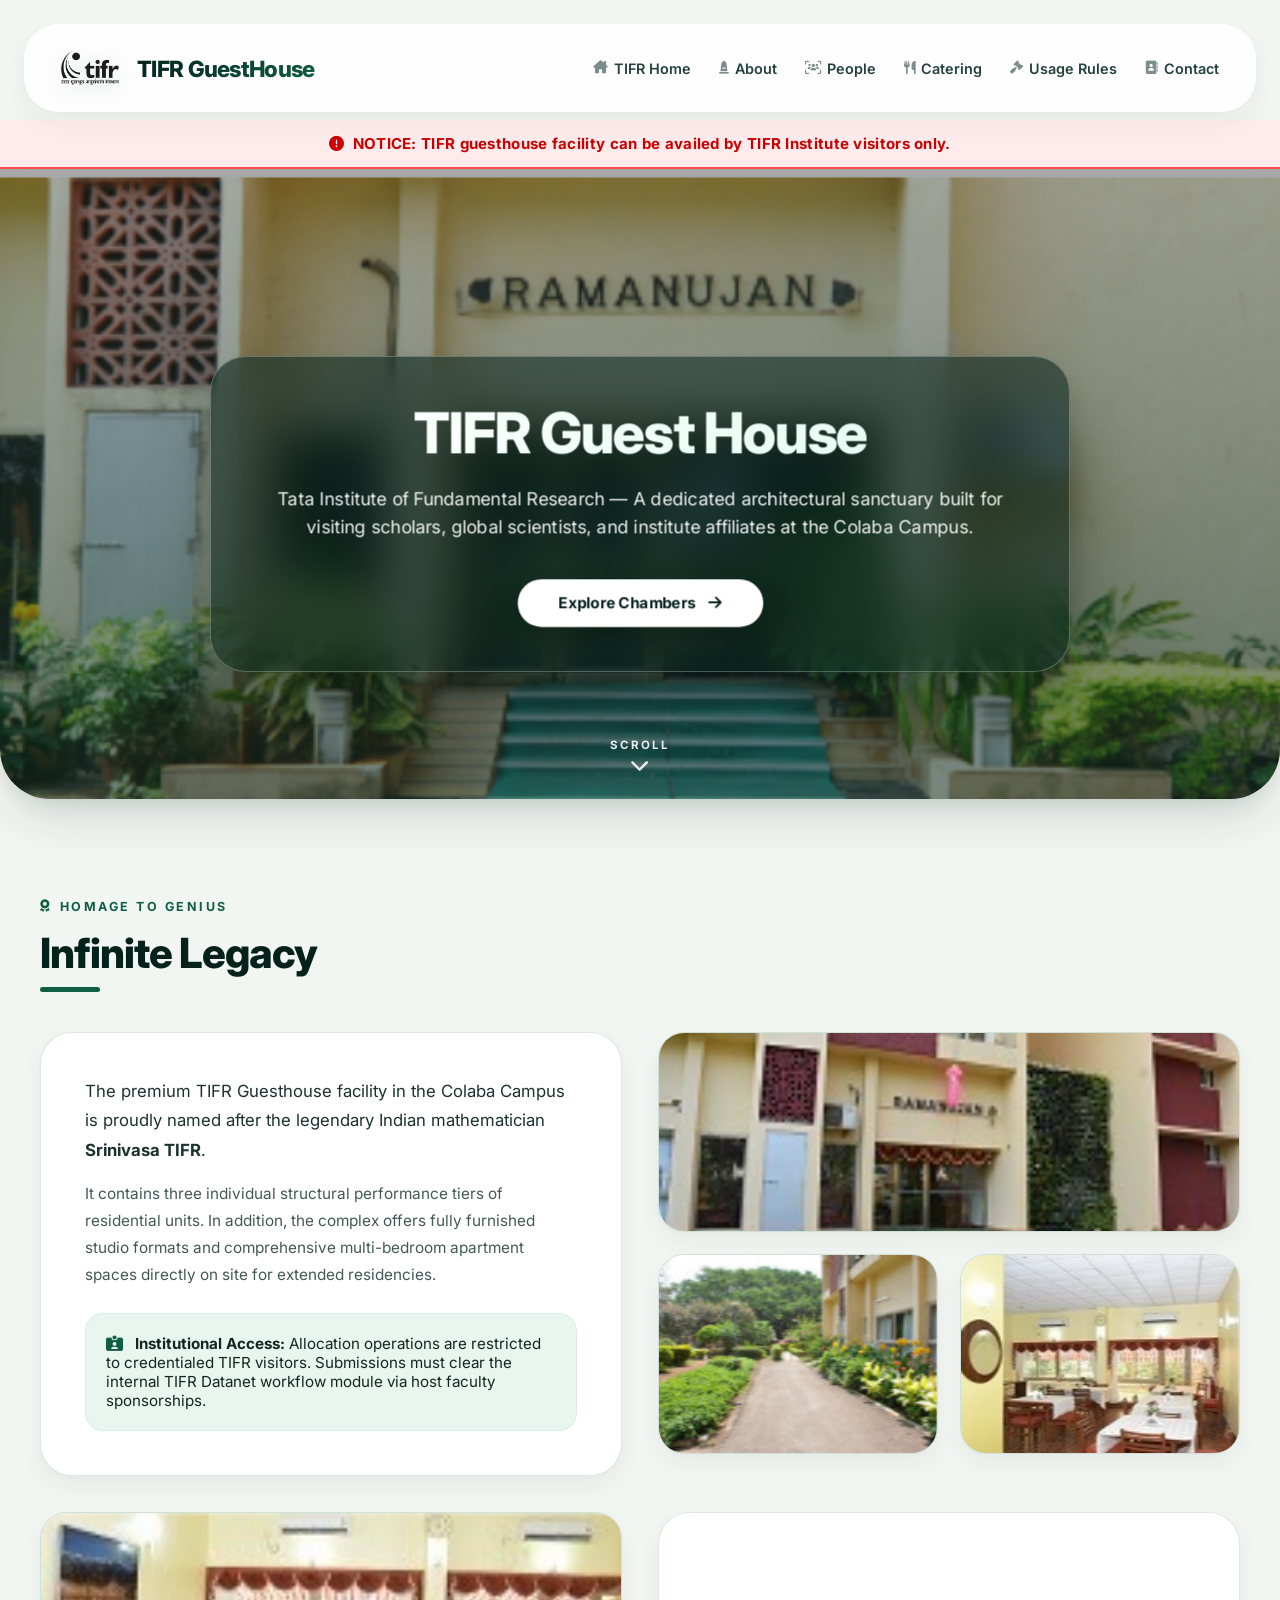
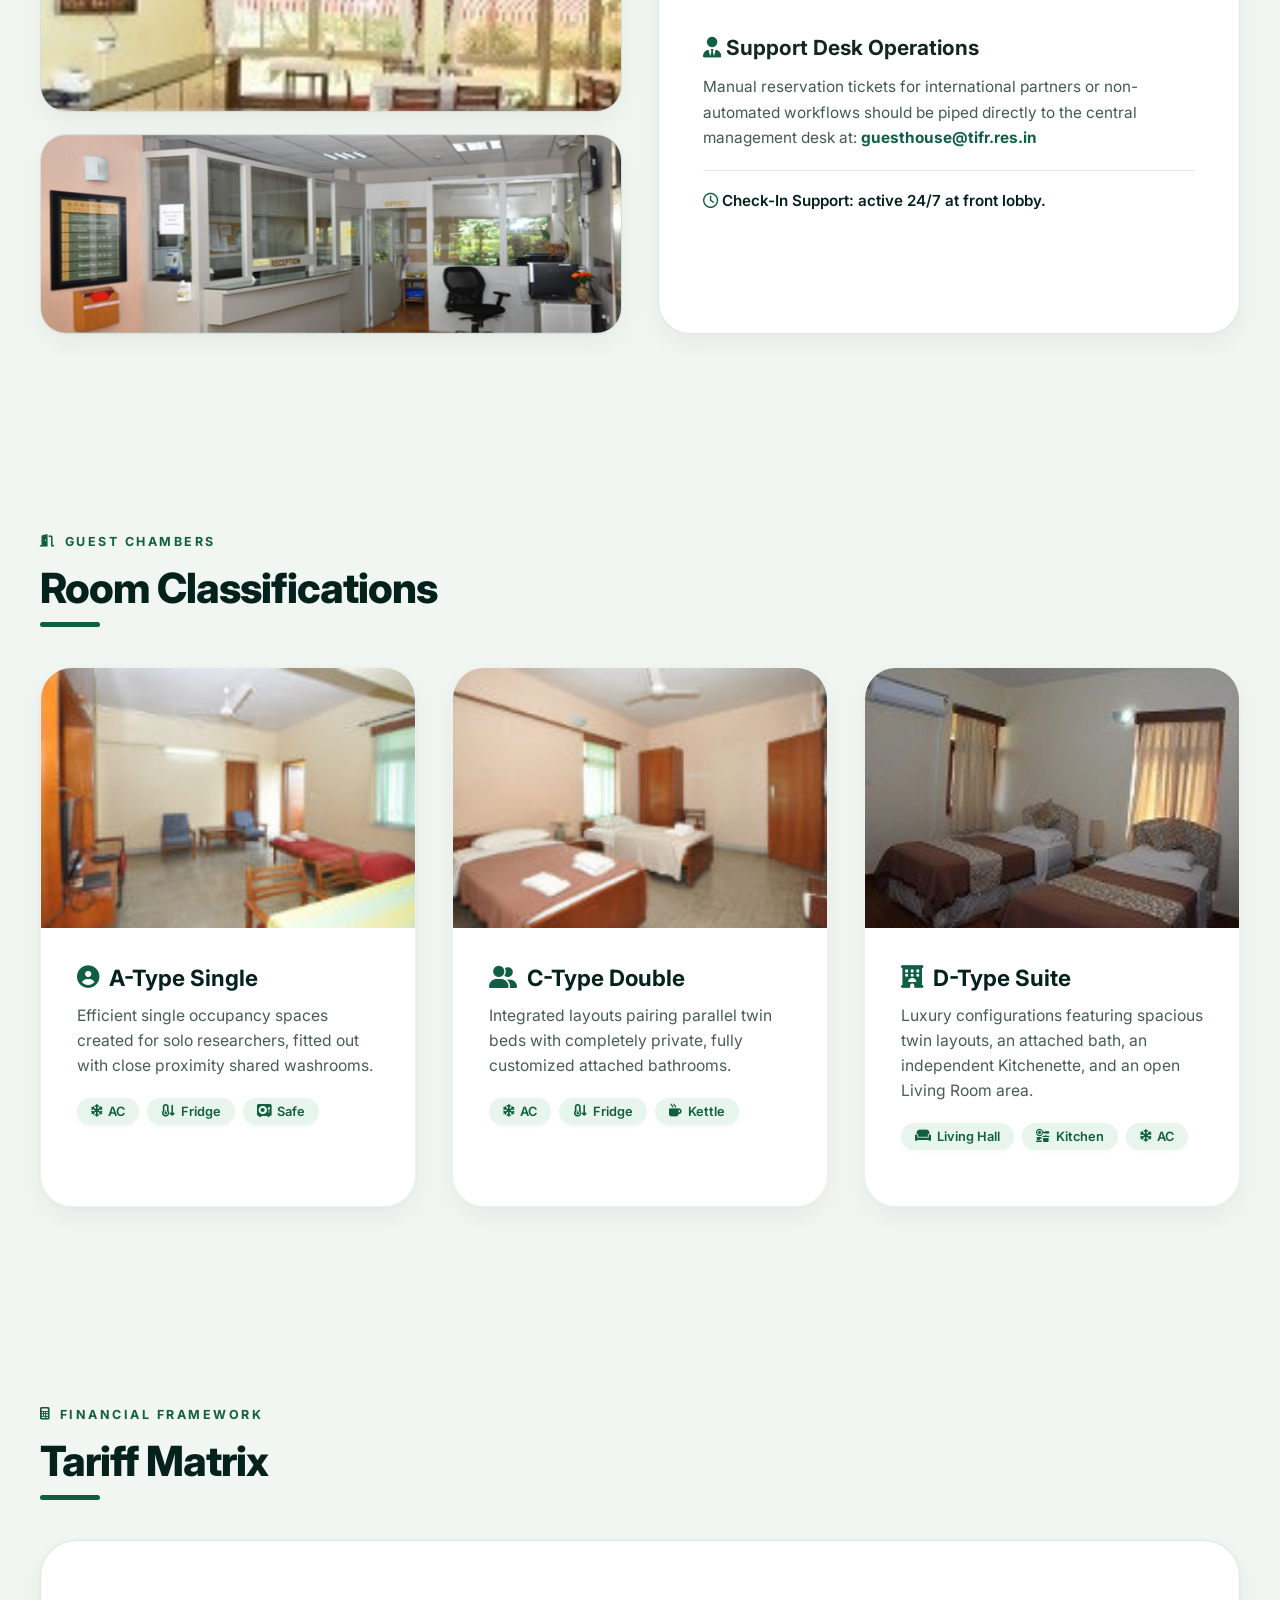
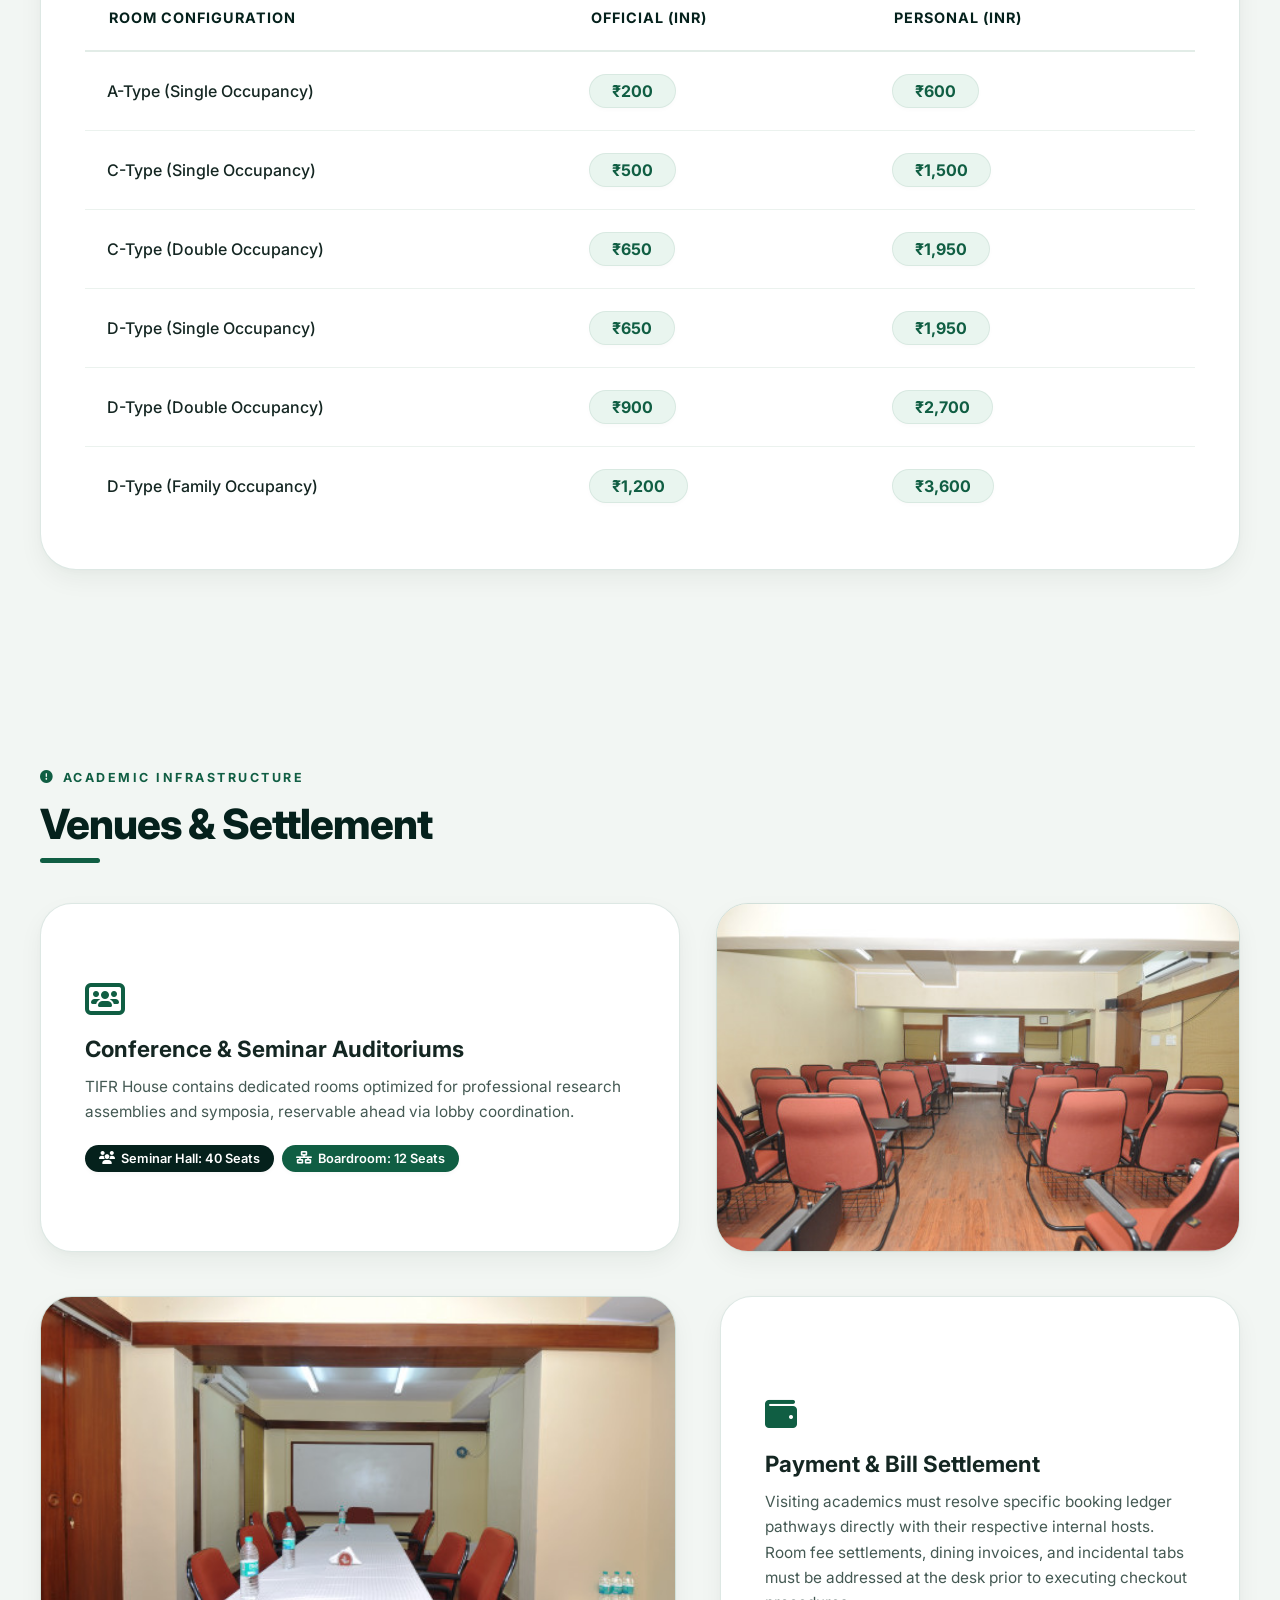
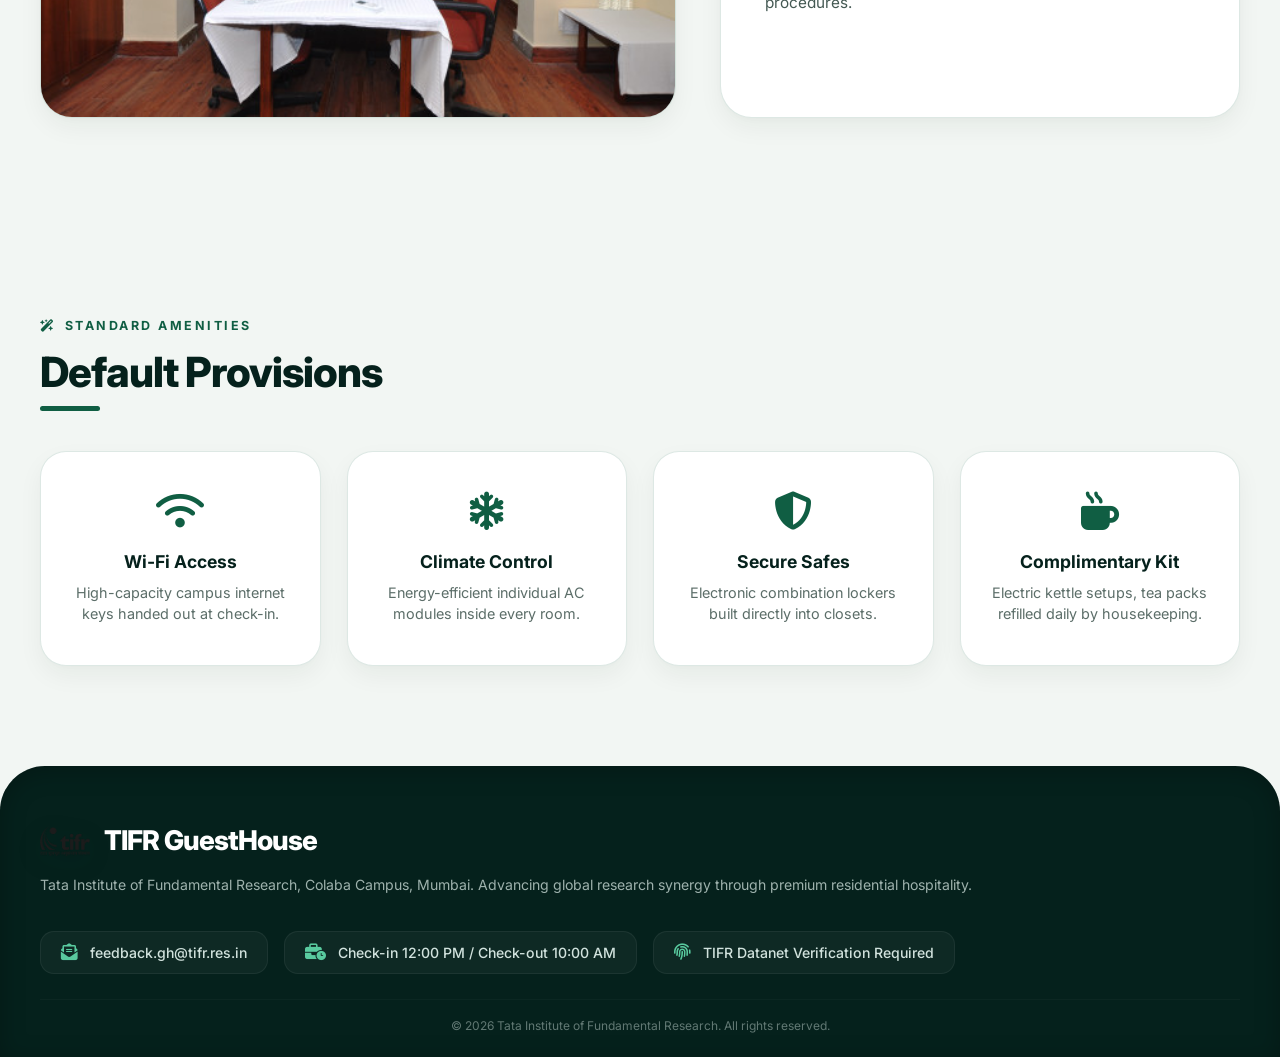
==== commit 9a1c289b: "Update index.html" ====
--- a/index.html
+++ b/index.html
@@ -21,46 +21,46 @@
         }
 
         :root {
-            --bg-ivory: #f4f7f5;
-            --deep-teal: #062620;
-            --accent-emerald: #12694b;
-            --mint-glow: #eef8f4;
-            --glass-white: rgba(255, 255, 255, 0.85);
-            --border-soft: rgba(18, 105, 75, 0.12);
-            --shadow-3d-flat: 0 10px 20px rgba(6, 38, 32, 0.04), 0 2px 6px rgba(6, 38, 32, 0.02);
-            --shadow-3d-raised: 0 20px 40px -10px rgba(6, 38, 32, 0.12), 0 8px 16px -8px rgba(6, 38, 32, 0.08), inset 0 1px 0 rgba(255, 255, 255, 0.6);
-            --shadow-3d-deep: 0 30px 60px -15px rgba(4, 25, 21, 0.3), 0 15px 30px -10px rgba(0, 0, 0, 0.2);
+            --bg-ivory: #f2f6f3;
+            --deep-teal: #05211c;
+            --accent-emerald: #105e43;
+            --mint-glow: #e8f5ef;
+            --glass-white: rgba(255, 255, 255, 0.88);
+            --border-soft: rgba(16, 94, 67, 0.14);
+            --shadow-3d-flat: 0 10px 25px rgba(5, 33, 28, 0.05), 0 2px 6px rgba(5, 33, 28, 0.02);
+            --shadow-3d-raised: 0 25px 50px -10px rgba(5, 33, 28, 0.15), 0 10px 20px -8px rgba(5, 33, 28, 0.1), inset 0 1px 0 rgba(255, 255, 255, 0.8);
+            --shadow-3d-deep: 0 35px 70px -15px rgba(3, 20, 17, 0.35), 0 20px 40px -10px rgba(0, 0, 0, 0.25);
             --transition-butter: cubic-bezier(0.16, 1, 0.3, 1);
         }
 
         body {
             font-family: 'Inter', sans-serif;
             background-color: var(--bg-ivory);
-            color: #162a25;
+            color: #142622;
             overflow-x: hidden;
             scroll-behavior: smooth;
         }
 
         ::-webkit-scrollbar { width: 8px; }
-        ::-webkit-scrollbar-track { background: #e3ebe7; }
+        ::-webkit-scrollbar-track { background: #e0e9e4; }
         ::-webkit-scrollbar-thumb { background: var(--accent-emerald); border-radius: 4px; }
 
         /* HEADER & NAVIGATION */
         .nav-master {
             position: fixed;
-            top: 20px;
+            top: 24px;
             left: 50%;
             transform: translateX(-50%);
-            width: calc(100% - 40px);
+            width: calc(100% - 48px);
             max-width: 1400px;
             z-index: 2000;
-            background: rgba(255, 255, 255, 0.85);
+            background: var(--glass-white);
             backdrop-filter: blur(24px);
             -webkit-backdrop-filter: blur(24px);
-            border-radius: 30px;
-            border: 1px solid rgba(255,255,255,0.7);
+            border-radius: 35px;
+            border: 1px solid rgba(255,255,255,0.8);
             box-shadow: var(--shadow-3d-flat);
-            padding: 12px 32px;
+            padding: 14px 36px;
             display: flex;
             justify-content: space-between;
             align-items: center;
@@ -70,26 +70,26 @@
         .logo-brand-container {
             display: flex;
             align-items: center;
-            gap: 16px;
+            gap: 18px;
         }
 
         .tifr-logo {
-            width: 56px; /* Increased Logo Size */
-            height: 56px;
+            width: 58px; 
+            height: 58px;
             object-fit: contain;
-            filter: drop-shadow(0 4px 8px rgba(6, 38, 32, 0.15));
+            filter: drop-shadow(0 6px 12px rgba(5, 33, 28, 0.18));
             image-rendering: -webkit-optimize-contrast;
-            transition: transform 0.5s var(--transition-butter);
+            transition: transform 0.6s var(--transition-butter);
         }
 
         .nav-master:hover .tifr-logo {
-            transform: scale(1.04) rotate(3deg);
+            transform: scale(1.06) rotate(4deg);
         }
 
         .logo-brand {
             font-weight: 800;
-            font-size: 1.3rem; /* Styled for alignment with larger logo */
-            letter-spacing: -0.5px;
+            font-size: 1.4rem;
+            letter-spacing: -0.7px;
             background: linear-gradient(135deg, var(--deep-teal), var(--accent-emerald));
             background-clip: text;
             -webkit-background-clip: text;
@@ -103,11 +103,11 @@
             border-bottom: 2px solid #ff4d4d;
             color: #cc0000;
             text-align: center;
-            padding: 12px 20px;
-            font-size: 0.92rem;
+            padding: 14px 20px;
+            font-size: 0.94rem;
             font-weight: 700;
             letter-spacing: 0.3px;
-            margin-top: 110px; 
+            margin-top: 120px; 
             position: relative;
             z-index: 10;
             display: flex;
@@ -130,7 +130,7 @@
         .nav-links a {
             text-decoration: none;
             font-weight: 600;
-            font-size: 0.88rem;
+            font-size: 0.9rem;
             color: #23423a;
             transition: color 0.25s;
             position: relative;
@@ -139,7 +139,7 @@
             gap: 6px;
             padding: 6px 0;
         }
-        .nav-links a i { font-size: 0.8rem; opacity: 0.6; transition: transform 0.3s; }
+        .nav-links a i { font-size: 0.82rem; opacity: 0.6; transition: transform 0.3s; }
         .nav-links a:hover { color: var(--accent-emerald); }
         .nav-links a:hover i { transform: translateY(-1px); opacity: 1; }
         
@@ -150,7 +150,7 @@
             left: 50%;
             transform: translateX(-50%);
             width: 0;
-            height: 2.5px;
+            height: 3px;
             background: var(--accent-emerald);
             border-radius: 2px;
             transition: width 0.3s var(--transition-butter);
@@ -161,112 +161,141 @@
             display: none;
             background: none;
             border: none;
-            font-size: 1.4rem;
+            font-size: 1.5rem;
             color: var(--deep-teal);
             cursor: pointer;
             z-index: 2100;
             padding: 4px;
         }
 
-        /* HERO AREA */
+        /* HERO INTERACTIVE ANIMATED IMMERSIVE SLIDESHOW */
         .hero-ram {
-            min-height: 60vh;
-            background: linear-gradient(rgba(4, 25, 21, 0.3), rgba(6, 38, 32, 0.45)), url('main.png');
+            min-height: 70vh;
+            position: relative;
+            display: flex;
+            align-items: center;
+            justify-content: center;
+            border-radius: 0 0 50px 50px;
+            padding: 140px 20px 80px;
+            box-shadow: var(--shadow-3d-raised);
+            overflow: hidden;
+        }
+
+        .hero-slideshow-container {
+            position: absolute;
+            inset: 0;
+            z-index: 1;
+        }
+
+        .hero-slide {
+            position: absolute;
+            inset: 0;
             background-size: cover;
             background-position: center;
-            display: flex;
-            align-items: center;
-            justify-content: center;
-            border-radius: 0 0 44px 44px;
-            position: relative;
-            padding: 130px 20px 70px;
-            box-shadow: var(--shadow-3d-raised);
+            opacity: 0;
+            transform: scale(1.08);
+            transition: opacity 1.5s ease-in-out, transform 12s linear;
+        }
+
+        .hero-slide.active {
+            opacity: 1;
+            transform: scale(1);
+        }
+
+        .hero-ram::after {
+            content: '';
+            position: absolute;
+            inset: 0;
+            background: linear-gradient(rgba(3, 20, 17, 0.35), rgba(5, 33, 28, 0.55));
+            z-index: 2;
         }
         
         .hero-card {
-            max-width: 820px;
+            max-width: 860px;
             width: 100%; 
-            background: rgba(6, 38, 32, 0.55);
-            backdrop-filter: blur(20px);
-            -webkit-backdrop-filter: blur(20px);
-            padding: 40px 48px;
-            border-radius: 32px;
+            background: rgba(5, 33, 28, 0.55);
+            backdrop-filter: blur(24px);
+            -webkit-backdrop-filter: blur(24px);
+            padding: 48px 56px;
+            border-radius: 36px;
             text-align: center;
             color: white;
             border: 1px solid rgba(255, 255, 255, 0.25);
             box-shadow: var(--shadow-3d-deep);
             transform-style: preserve-3d;
             perspective: 1000px;
+            position: relative;
+            z-index: 3;
         }
 
         .hero-card h1 {
-            font-size: 3rem;
+            font-size: 3.4rem;
             font-weight: 800;
-            letter-spacing: -1.2px;
+            letter-spacing: -1.5px;
             line-height: 1.15;
-            margin-bottom: 16px;
-            background: linear-gradient(120deg, #ffffff, #eafcf5);
+            margin-bottom: 18px;
+            background: linear-gradient(120deg, #ffffff, #e3fcf1);
             -webkit-background-clip: text;
             background-clip: text;
             color: transparent;
-            transform: translateZ(30px);
+            transform: translateZ(40px);
         }
         .hero-card p { 
-            font-size: 1.05rem; 
+            font-size: 1.1rem; 
             line-height: 1.6; 
             opacity: 0.95; 
             font-weight: 400; 
-            transform: translateZ(20px);
-            margin-bottom: 8px;
+            transform: translateZ(25px);
+            margin-bottom: 12px;
         }
         
         .btn-primary {
             display: inline-flex;
             background: #ffffff;
             border: none;
-            margin-top: 20px;
-            padding: 14px 36px;
+            margin-top: 24px;
+            padding: 14px 40px;
             border-radius: 50px;
             font-weight: 700;
-            font-size: 0.9rem;
+            font-size: 0.92rem;
             color: var(--deep-teal);
-            gap: 10px;
+            gap: 12px;
             transition: all 0.4s var(--transition-butter);
             cursor: pointer;
             text-decoration: none;
-            box-shadow: 0 8px 20px rgba(0,0,0,0.15);
-            align-items: center;
-            transform: translateZ(25px);
+            box-shadow: 0 10px 25px rgba(0,0,0,0.2);
+            align-items: center;
+            transform: translateZ(35px);
         }
 
         .btn-primary:hover { 
-            transform: translateY(-4px) translateZ(35px) scale(1.03); 
+            transform: translateY(-5px) translateZ(45px) scale(1.03); 
             background: var(--mint-glow);
-            box-shadow: 0 15px 30px rgba(0,0,0,0.25);
+            box-shadow: 0 18px 35px rgba(0,0,0,0.3);
         }
 
         /* SCROLL DOWN ARROW SYSTEM */
         .scroll-indicator {
             position: absolute;
-            bottom: 20px;
+            bottom: 24px;
             left: 50%;
             transform: translateX(-50%);
             display: flex;
             flex-direction: column;
             align-items: center;
             gap: 4px;
-            color: rgba(255, 255, 255, 0.85);
+            color: rgba(255, 255, 255, 0.9);
             text-decoration: none;
-            font-size: 0.7rem;
-            font-weight: 600;
-            letter-spacing: 1.5px;
+            font-size: 0.72rem;
+            font-weight: 700;
+            letter-spacing: 2px;
             text-transform: uppercase;
             transition: color 0.3s;
             z-index: 15;
         }
 
         .scroll-indicator:hover { color: #ffffff; }
-        .scroll-indicator i { font-size: 1.1rem; animation: bounceArrow 2s infinite; }
+        .scroll-indicator i { font-size: 1.2rem; animation: bounceArrow 2s infinite; }
 
         @keyframes bounceArrow {
             0%, 20%, 50%, 80%, 100% { transform: translateY(0); }
@@ -278,34 +307,34 @@
         .section-wrap {
             max-width: 1400px;
             margin: 0 auto;
-            padding: 90px 40px;
+            padding: 100px 40px;
         }
         .section-badge {
-            font-size: 0.75rem;
+            font-size: 0.78rem;
             text-transform: uppercase;
             letter-spacing: 2.5px;
             color: var(--accent-emerald);
             font-weight: 700;
-            margin-bottom: 12px;
+            margin-bottom: 14px;
             display: flex;
             align-items: center;
             gap: 8px;
         }
         .section-head {
-            font-size: 2.4rem;
+            font-size: 2.6rem;
             font-weight: 800;
             letter-spacing: -1px;
-            margin-bottom: 48px;
+            margin-bottom: 54px;
             position: relative;
             color: var(--deep-teal);
         }
         .section-head:after {
             content: '';
             position: absolute;
-            bottom: -12px;
+            bottom: -14px;
             left: 0;
-            width: 50px;
-            height: 4.5px;
+            width: 60px;
+            height: 5px;
             background: var(--accent-emerald);
             border-radius: 4px;
         }
@@ -314,14 +343,14 @@
         .about-grid {
             display: grid;
             grid-template-columns: 1fr 1fr;
-            gap: 32px;
+            gap: 36px;
             align-items: stretch;
-            margin-bottom: 32px;
+            margin-bottom: 36px;
         }
         .glass-info {
             background: white;
-            border-radius: 28px;
-            padding: 40px;
+            border-radius: 32px;
+            padding: 44px;
             box-shadow: var(--shadow-3d-flat);
             border: 1px solid var(--border-soft);
             display: flex;
@@ -337,12 +366,12 @@
         .bento-showcase {
             display: grid;
             grid-template-columns: repeat(2, 1fr);
-            grid-auto-rows: 190px;
-            gap: 20px;
+            grid-auto-rows: 200px;
+            gap: 22px;
         }
         .bento-item {
             position: relative;
-            border-radius: 24px;
+            border-radius: 26px;
             overflow: hidden;
             box-shadow: var(--shadow-3d-flat);
             border: 1px solid var(--border-soft);
@@ -360,19 +389,19 @@
             image-rendering: -webkit-optimize-contrast;
             backface-visibility: hidden;
         }
-        .bento-item:hover img { transform: scale(1.04); }
+        .bento-item:hover img { transform: scale(1.05); }
         .span-full-width { grid-column: span 2; }
         .span-full-height { grid-row: span 2; }
 
         .bento-caption {
             position: absolute;
             inset: 0;
-            background: linear-gradient(to top, rgba(6, 38, 32, 0.85) 0%, rgba(0,0,0,0) 60%);
+            background: linear-gradient(to top, rgba(5, 33, 28, 0.88) 0%, rgba(0,0,0,0) 65%);
             display: flex;
             align-items: flex-end;
             padding: 24px;
             color: white;
-            font-size: 0.9rem;
+            font-size: 0.95rem;
             font-weight: 600;
             opacity: 0;
             transition: opacity 0.3s ease;
@@ -383,22 +412,22 @@
         .room-triptych {
             display: grid;
             grid-template-columns: repeat(3, 1fr);
-            gap: 32px;
-            margin-top: 20px;
+            gap: 36px;
+            margin-top: 24px;
         }
         .room-card-3d {
             background: white;
-            border-radius: 28px;
+            border-radius: 32px;
             overflow: hidden;
             transition: all 0.5s var(--transition-butter);
             box-shadow: var(--shadow-3d-flat);
-            border: 1px solid rgba(18, 105, 75, 0.08);
+            border: 1px solid rgba(16, 94, 67, 0.08);
             transform-style: preserve-3d;
         }
         .room-card-3d:hover { 
             box-shadow: var(--shadow-3d-raised);
         }
-        .room-img-strip { height: 250px; overflow: hidden; position: relative; }
+        .room-img-strip { height: 260px; overflow: hidden; position: relative; }
         .room-img-strip img { 
             width: 100%; 
             height: 100%; 
@@ -408,20 +437,20 @@
             image-rendering: -webkit-optimize-contrast;
             backface-visibility: hidden;
         }
-        .room-card-3d:hover .room-img-strip img { transform: scale(1.04); }
-        .room-content { padding: 32px; transform: translateZ(15px); }
+        .room-card-3d:hover .room-img-strip img { transform: scale(1.05); }
+        .room-content { padding: 36px; transform: translateZ(15px); }
         .room-content h3 {
-            font-size: 1.35rem;
+            font-size: 1.4rem;
             font-weight: 700;
-            margin-bottom: 10px;
+            margin-bottom: 12px;
             color: var(--deep-teal);
             display: flex;
             align-items: center;
             gap: 10px;
         }
         .room-content h3 i { color: var(--accent-emerald); }
-        .room-content p { font-size: 0.96rem; color: #485c56; margin-bottom: 16px; line-height: 1.55; }
-        .amenities-list { display: flex; flex-wrap: wrap; gap: 8px; margin: 20px 0; font-size: 0.78rem; font-weight: 600; }
+        .room-content p { font-size: 0.98rem; color: #485c56; margin-bottom: 18px; line-height: 1.6; }
+        .amenities-list { display: flex; flex-wrap: wrap; gap: 8px; margin: 20px 0; font-size: 0.8rem; font-weight: 600; }
         .amenities-list span {
             background: var(--mint-glow);
             padding: 6px 14px;
@@ -429,15 +458,15 @@
             color: var(--accent-emerald);
             display: flex;
             align-items: center;
-            gap: 5px;
-            box-shadow: 0 2px 4px rgba(6,38,32,0.03);
+            gap: 6px;
+            box-shadow: 0 2px 4px rgba(5,33,28,0.03);
         }
 
         /* TARIFF TABLE */
         .tariff-elegant {
             background: white;
-            border-radius: 32px;
-            padding: 40px;
+            border-radius: 36px;
+            padding: 44px;
             box-shadow: var(--shadow-3d-flat);
             border: 1px solid var(--border-soft);
             overflow: hidden;
@@ -447,24 +476,24 @@
         .tariff-table { width: 100%; border-collapse: collapse; }
         .tariff-table th {
             text-align: left;
-            padding: 22px;
+            padding: 24px;
             font-weight: 700;
             color: var(--deep-teal);
-            font-size: 0.88rem;
+            font-size: 0.9rem;
             text-transform: uppercase;
             letter-spacing: 1px;
-            border-bottom: 2px solid #e5ede9;
-        }
-        .tariff-table td { padding: 20px; border-bottom: 1px solid #edf2ef; font-weight: 500; font-size: 0.98rem; }
+            border-bottom: 2px solid #e2ece7;
+        }
+        .tariff-table td { padding: 22px; border-bottom: 1px solid #ebf2ee; font-weight: 500; font-size: 1rem; }
         .tariff-table tr:last-child td { border-bottom: none; }
         .rate-badge {
-            background: #eef7f3;
-            padding: 6px 20px;
+            background: #e9f5ef;
+            padding: 6px 22px;
             border-radius: 40px;
             font-weight: 700;
             color: var(--accent-emerald);
             display: inline-block;
-            border: 1px solid rgba(18, 105, 75, 0.08);
+            border: 1px solid rgba(16, 94, 67, 0.08);
             box-shadow: 0 2px 4px rgba(0,0,0,0.02);
         }
 
@@ -472,36 +501,36 @@
         .facilities-grid {
             display: grid;
             grid-template-columns: repeat(4, 1fr);
-            gap: 24px;
+            gap: 26px;
         }
         .facil-card {
             background: white;
-            padding: 36px 24px;
+            padding: 40px 26px;
             text-align: center;
-            border-radius: 24px;
+            border-radius: 26px;
             box-shadow: var(--shadow-3d-flat);
             border: 1px solid var(--border-soft);
             transition: all 0.4s var(--transition-butter);
             transform-style: preserve-3d;
         }
         .facil-card:hover { box-shadow: var(--shadow-3d-raised); }
-        .facil-card i { font-size: 2.2rem; color: var(--accent-emerald); margin-bottom: 18px; display: block; transform: translateZ(10px); }
-        .facil-card h4 { font-size: 1.05rem; font-weight: 700; margin-bottom: 8px; color: var(--deep-teal); transform: translateZ(10px); }
-        .facil-card p { font-size: 0.88rem; color: #5c6e69; line-height: 1.45; transform: translateZ(5px); }
+        .facil-card i { font-size: 2.4rem; color: var(--accent-emerald); margin-bottom: 20px; display: block; transform: translateZ(12px); }
+        .facil-card h4 { font-size: 1.1rem; font-weight: 700; margin-bottom: 10px; color: var(--deep-teal); transform: translateZ(12px); }
+        .facil-card p { font-size: 0.9rem; color: #5c6e69; line-height: 1.5; transform: translateZ(6px); }
 
         .info-dual {
             display: grid;
             grid-template-columns: 1.1fr 0.9fr;
-            gap: 40px;
-            margin-top: 40px;
+            gap: 44px;
+            margin-top: 44px;
         }
         .info-pane-img {
-            border-radius: 28px;
+            border-radius: 32px;
             overflow: hidden;
             box-shadow: var(--shadow-3d-flat);
             border: 1px solid var(--border-soft);
             height: 100%;
-            min-height: 300px;
+            min-height: 320px;
             transition: all 0.4s var(--transition-butter);
         }
         .info-pane-img:hover { box-shadow: var(--shadow-3d-raised); }
@@ -516,48 +545,48 @@
         /* COMPACT FOOTER PANEL */
         .footer-ultimate {
             background: var(--deep-teal);
-            border-radius: 40px 40px 0 0;
-            padding: 40px 40px 20px;
+            border-radius: 45px 45px 0 0;
+            padding: 50px 40px 24px;
             color: #d1e2dd;
-            box-shadow: inset 0 4px 20px rgba(0,0,0,0.2);
+            box-shadow: inset 0 4px 25px rgba(0,0,0,0.25);
         }
         .footer-flex {
             display: flex;
             justify-content: space-between;
             align-items: center;
             flex-wrap: wrap;
-            gap: 30px;
+            gap: 36px;
             max-width: 1400px;
             margin: 0 auto;
         }
-        .footer-brand-side { flex: 1; min-width: 300px; }
-        .footer-info-side { display: flex; gap: 15px; flex-wrap: wrap; }
+        .footer-brand-side { flex: 1; min-width: 320px; }
+        .footer-info-side { display: flex; gap: 16px; flex-wrap: wrap; }
         
         .contact-pill {
             background: rgba(255, 255, 255, 0.04);
             border: 1px solid rgba(255, 255, 255, 0.06);
-            border-radius: 12px;
-            padding: 10px 18px;
-            display: flex;
-            align-items: center;
-            gap: 10px;
+            border-radius: 14px;
+            padding: 12px 20px;
+            display: flex;
+            align-items: center;
+            gap: 12px;
             font-weight: 500;
-            font-size: 0.85rem;
+            font-size: 0.88rem;
             transition: all 0.3s ease;
         }
         .contact-pill:hover { 
-            background: rgba(255,255,255,0.08); 
+            background: rgba(255,255,255,0.09); 
             transform: translateY(-2px);
-            box-shadow: 0 4px 10px rgba(0,0,0,0.1);
-        }
-        .contact-pill i { color: #59ca9f; font-size: 1rem; }
+            box-shadow: 0 4px 12px rgba(0,0,0,0.15);
+        }
+        .contact-pill i { color: #59ca9f; font-size: 1.05rem; }
         
         .lightbox-orb {
             display: none;
             position: fixed;
             top: 0; left: 0;
             width: 100%; height: 100%;
-            background: rgba(4, 20, 17, 0.97);
+            background: rgba(3, 16, 14, 0.97);
             backdrop-filter: blur(20px);
             -webkit-backdrop-filter: blur(20px);
             z-index: 10000;
@@ -591,34 +620,34 @@
             }
             .footer-flex { flex-direction: column; align-items: flex-start; gap: 20px; }
             .footer-info-side { flex-direction: column; width: 100%; }
-            .bento-showcase { grid-template-columns: 1fr; grid-auto-rows: 220px; }
+            .bento-showcase { grid-template-columns: 1fr; grid-auto-rows: 230px; }
             .span-full-width, .span-full-height { grid-column: span 1; grid-row: span 1; }
             
             .hero-ram {
-                min-height: 50vh;
-                padding-top: 110px;
-                border-radius: 0 0 30px 30px;
+                min-height: 55vh;
+                padding-top: 130px;
+                border-radius: 0 0 35px 35px;
             }
-            .hero-card { padding: 32px 24px; border-radius: 24px; }
-            .hero-card h1 { font-size: 2.2rem; }
-            .hero-card p { font-size: 0.95rem; }
+            .hero-card { padding: 36px 24px; border-radius: 28px; }
+            .hero-card h1 { font-size: 2.4rem; }
+            .hero-card p { font-size: 1rem; }
             
-            .section-wrap { padding: 60px 20px; }
+            .section-wrap { padding: 70px 20px; }
             
             .nav-master { 
-                padding: 10px 20px; 
+                padding: 12px 24px; 
                 width: calc(100% - 24px);
                 top: 12px;
-                border-radius: 20px;
+                border-radius: 24px;
             }
-            .logo-brand { font-size: 1.1rem; }
-            .tifr-logo { width: 44px; height: 44px; }
-            .flashing-notice-bar { margin-top: 90px; font-size: 0.85rem; padding: 10px 16px; }
+            .logo-brand { font-size: 1.2rem; }
+            .tifr-logo { width: 48px; height: 48px; }
+            .flashing-notice-bar { margin-top: 110px; font-size: 0.88rem; padding: 12px 16px; }
             
             .mobile-toggle { display: block; }
             .nav-links {
                 position: fixed;
-                top: 75px;
+                top: 85px;
                 left: 0;
                 width: 100%;
                 background: rgba(255, 255, 255, 0.98);
@@ -627,7 +656,7 @@
                 flex-direction: column;
                 padding: 24px;
                 gap: 14px;
-                border-radius: 20px;
+                border-radius: 24px;
                 border: 1px solid var(--border-soft);
                 transform: translateY(-150%);
                 opacity: 0;
@@ -641,31 +670,31 @@
                 pointer-events: auto;
             }
             .nav-links a {
-                font-size: 1rem;
-                padding: 10px 0;
+                font-size: 1.05rem;
+                padding: 12px 0;
                 width: 100%;
-                border-bottom: 1px solid #edf2ef;
+                border-bottom: 1px solid #ebf2ee;
             }
             .nav-links a:after { display: none; }
 
             /* MOBILE COMPACT TABLE CARD CONVERSION */
-            .tariff-elegant { padding: 20px; border-radius: 24px; }
+            .tariff-elegant { padding: 24px; border-radius: 28px; }
             .tariff-table, .tariff-table thead, .tariff-table tbody, .tariff-table th, .tariff-table td, .tariff-table tr {
                 display: block;
             }
             .tariff-table thead { display: none; } 
             .tariff-table tr {
                 background: #fbfdfc;
-                border: 1px solid #e1ebe6;
-                border-radius: 16px;
+                border: 1px solid #dee7e2;
+                border-radius: 18px;
                 padding: 16px;
                 margin-bottom: 14px;
             }
             .tariff-table td {
                 text-align: right;
-                padding: 10px 0;
-                border-bottom: 1px dashed #e6eee9;
-                font-size: 0.92rem;
+                padding: 12px 0;
+                border-bottom: 1px dashed #e4ede8;
+                font-size: 0.95rem;
                 display: flex;
                 justify-content: space-between;
                 align-items: center;
@@ -674,15 +703,15 @@
             .tariff-table td:nth-of-type(1):before { content: "Configuration"; font-weight: 700; color: var(--deep-teal); }
             .tariff-table td:nth-of-type(2):before { content: "Official Rate"; font-weight: 700; color: var(--deep-teal); }
             .tariff-table td:nth-of-type(3):before { content: "Personal Rate"; font-weight: 700; color: var(--deep-teal); }
-            .rate-badge { padding: 4px 14px; font-size: 0.85rem; }
-
-            .info-pane-img { height: 230px; min-height: auto; margin-top: 8px; }
-            .room-img-strip { height: 210px; }
-
-            .footer-ultimate { border-radius: 28px 28px 0 0; padding: 24px 20px 16px; }
-            .footer-ultimate h2 { font-size: 1.4rem !important; }
-            .footer-ultimate p { margin-top: 6px !important; font-size: 0.85rem; }
-            .contact-pill { padding: 10px 14px; font-size: 0.8rem; border-radius: 10px; }
+            .rate-badge { padding: 4px 16px; font-size: 0.88rem; }
+
+            .info-pane-img { height: 240px; min-height: auto; margin-top: 8px; }
+            .room-img-strip { height: 220px; }
+
+            .footer-ultimate { border-radius: 32px 32px 0 0; padding: 32px 20px 20px; }
+            .footer-ultimate h2 { font-size: 1.5rem !important; }
+            .footer-ultimate p { margin-top: 8px !important; font-size: 0.88rem; }
+            .contact-pill { padding: 12px 16px; font-size: 0.85rem; border-radius: 12px; }
         }
     </style>
 </head>
@@ -710,6 +739,12 @@
 </div>
 
 <section class="hero-ram">
+    <div class="hero-slideshow-container">
+        <div class="hero-slide active" style="background-image: url('main.png');"></div>
+        <div class="hero-slide" style="background-image: url('sb-2.jpg');"></div>
+        <div class="hero-slide" style="background-image: url('sb-4.jpg');"></div>
+    </div>
+
     <div class="hero-card">
         <h1>TIFR Guest House</h1>
         <p>Tata Institute of Fundamental Research — A dedicated architectural sanctuary built for visiting scholars, global scientists, and institute affiliates at the Colaba Campus.</p>
@@ -732,7 +767,7 @@
         <div class="glass-info">
             <p style="line-height: 1.75; font-size: 1.05rem; color: #1c322c; margin-bottom: 16px;">The premium TIFR Guesthouse facility in the Colaba Campus is proudly named after the legendary Indian mathematician <strong>Srinivasa TIFR</strong>.</p>
             <p style="line-height: 1.75; font-size: 0.96rem; color: #445953;">It contains three individual structural performance tiers of residential units. In addition, the complex offers fully furnished studio formats and comprehensive multi-bedroom apartment spaces directly on site for extended residencies.</p>
-            <div style="margin-top: 24px; background: #eef7f3; border-radius: 18px; padding: 20px; font-size: 0.95rem; border: 1px solid rgba(18,105,75,0.06);">
+            <div style="margin-top: 24px; background: #e9f5ef; border-radius: 18px; padding: 20px; font-size: 0.95rem; border: 1px solid rgba(16,94,67,0.06);">
                 <i class="fa-solid fa-id-card-clip" style="color: var(--accent-emerald); margin-right: 8px;"></i> <strong>Institutional Access:</strong> Allocation operations are restricted to credentialed TIFR visitors. Submissions must clear the internal TIFR Datanet workflow module via host faculty sponsorships.
             </div>
         </div>
@@ -766,7 +801,7 @@
         <div class="glass-info" id="people">
             <h3 style="margin-bottom: 14px; font-size: 1.3rem; font-weight: 700;"><i class="fa-solid fa-user-tie" style="color: var(--accent-emerald);"></i> Support Desk Operations</h3>
             <p style="font-size: 0.96rem; line-height: 1.65; color: #445953; margin-bottom: 20px;">Manual reservation tickets for international partners or non-automated workflows should be piped directly to the central management desk at: <strong style="color:var(--accent-emerald);">guesthouse@tifr.res.in</strong></p>
-            <hr style="margin-bottom: 20px; border: 0; border-top: 1px solid #e5ede9;">
+            <hr style="margin-bottom: 20px; border: 0; border-top: 1px solid #e2ece7;">
             <p style="font-weight: 600; font-size: 0.95rem; color: var(--deep-teal);"><i class="fa-regular fa-clock" style="color: var(--accent-emerald);"></i> Check-In Support: active 24/7 at front lobby.</p>
         </div>
     </div>
@@ -865,8 +900,8 @@
 <footer class="footer-ultimate" id="contact">
     <div class="footer-flex">
         <div class="footer-brand-side">
-            <h2 style="color: white; font-size: 1.6rem; font-weight: 800; letter-spacing: -1px; display: flex; align-items: center; gap: 14px;">
-                <img src="tifr-logo-black-new.png" alt="TIFR Official Seal Logo" class="tifr-logo" style="width: 44px; height: 44px;">
+            <h2 style="color: white; font-size: 1.7rem; font-weight: 800; letter-spacing: -1px; display: flex; align-items: center; gap: 14px;">
+                <img src="tifr-logo-black-new.png" alt="TIFR Official Seal Logo" class="tifr-logo" style="width: 50px; height: 50px;">
                 TIFR GuestHouse
             </h2>
             <p style="margin-top: 8px; line-height: 1.5; opacity: 0.75; font-size: 0.88rem;">Tata Institute of Fundamental Research, Colaba Campus, Mumbai. Advancing global research synergy through premium residential hospitality.</p>
@@ -887,6 +922,7 @@
 <script>
     gsap.registerPlugin(ScrollTrigger);
     
+    // Mobile Navigation Drawer Toggle Action
     const mobileToggle = document.querySelector('.mobile-toggle');
     const navLinks = document.querySelector('.nav-links');
     
@@ -907,17 +943,29 @@
         });
     });
     
+    // Dynamic Navbar Translucency on Window Scroll
     window.addEventListener('scroll', () => {
         const navigationBar = document.querySelector('.nav-master');
         if(window.scrollY > 40) {
             navigationBar.style.background = 'rgba(255, 255, 255, 0.94)';
-            navigationBar.style.boxShadow = '0 15px 35px rgba(6, 38, 32, 0.08)';
+            navigationBar.style.boxShadow = '0 15px 35px rgba(5, 33, 28, 0.08)';
         } else {
-            navigationBar.style.background = 'rgba(255, 255, 255, 0.85)';
-            navigationBar.style.boxShadow = '0 10px 30px rgba(6, 38, 32, 0.04)';
+            navigationBar.style.background = 'rgba(255, 255, 255, 0.88)';
+            navigationBar.style.boxShadow = '0 10px 25px rgba(5, 33, 28, 0.05)';
         }
     });
-    
+
+    // Elegant Hero Carousel Background Slideshow Setup
+    let activeSlideIndex = 0;
+    const arraySlides = document.querySelectorAll('.hero-slide');
+    function updateHeroCarousel() {
+        arraySlides[activeSlideIndex].classList.remove('active');
+        activeSlideIndex = (activeSlideIndex + 1) % arraySlides.length;
+        arraySlides[activeSlideIndex].classList.add('active');
+    }
+    setInterval(updateHeroCarousel, 5000);
+    
+    // Smooth Content Trigger Animations using GSAP
     const structuralWrappers = document.querySelectorAll('.section-wrap');
     structuralWrappers.forEach(targetWrapper => {
         gsap.fromTo(targetWrapper, { opacity: 0, y: 20 }, {
@@ -926,14 +974,15 @@
         });
     });
    
+    // High Performance Interactive Mouse Tracking 3D Parallax Calculation
     if (!window.matchMedia("(max-width: 1024px)").matches) {
         const interactionNodes = document.querySelectorAll('.room-card-3d, .facil-card, .glass-info, .info-pane-img, .bento-item');
         interactionNodes.forEach(nodeElement => {
             nodeElement.addEventListener('mousemove', (moveEvent) => {
                 const boundaries = nodeElement.getBoundingClientRect();
-                const coordinateVectorX = (moveEvent.clientX - boundaries.left - boundaries.width/2) / 28;
-                const coordinateVectorY = (moveEvent.clientY - boundaries.top - boundaries.height/2) / 28;
-                nodeElement.style.transform = `perspective(1000px) rotateY(${coordinateVectorX}deg) rotateX(${-coordinateVectorY}deg) translateY(-4px)`;
+                const coordinateVectorX = (moveEvent.clientX - boundaries.left - boundaries.width/2) / 26;
+                const coordinateVectorY = (moveEvent.clientY - boundaries.top - boundaries.height/2) / 26;
+                nodeElement.style.transform = `perspective(1000px) rotateY(${coordinateVectorX}deg) rotateX(${-coordinateVectorY}deg) translateY(-5px)`;
                 nodeElement.style.transition = 'transform 0.05s ease-out';
             });
             nodeElement.addEventListener('mouseleave', () => {
@@ -943,6 +992,7 @@
         });
     }
     
+    // Lightbox Modal Image Preview Node logic
     const globalLightbox = document.getElementById('globalLightbox');
     const lightboxImg = document.getElementById('lightboxImg');
     const comprehensiveImages = document.querySelectorAll('.zoomable-target');
@@ -963,6 +1013,7 @@
         document.body.style.overflow = 'auto';
     });
     
+    // Smooth Anchor-Link Navigation Scroll Actions
     document.querySelectorAll('a[href^="#"]').forEach(navigationAnchor => {
         navigationAnchor.addEventListener('click', function(anchorEvent) {
             anchorEvent.preventDefault();
@@ -977,11 +1028,12 @@
     if (!window.matchMedia("(max-width: 1024px)").matches) {
         const gridRows = document.querySelectorAll('.tariff-table tbody tr');
         gridRows.forEach(rowInstance => {
-            rowInstance.addEventListener('mouseenter', () => gsap.to(rowInstance, { backgroundColor: '#f3f8f5', duration: 0.1 }));
+            rowInstance.addEventListener('mouseenter', () => gsap.to(rowInstance, { backgroundColor: '#f2f8f5', duration: 0.1 }));
             rowInstance.addEventListener('mouseleave', () => gsap.to(rowInstance, { backgroundColor: 'transparent', duration: 0.15 }));
         });
     }
     
+    // Constant Soft Floating Animation For Glass Hero Hub
     gsap.to('.hero-card', { y: -6, duration: 3, repeat: -1, yoyo: true, ease: "power1.inOut" });
 </script>
 </body>
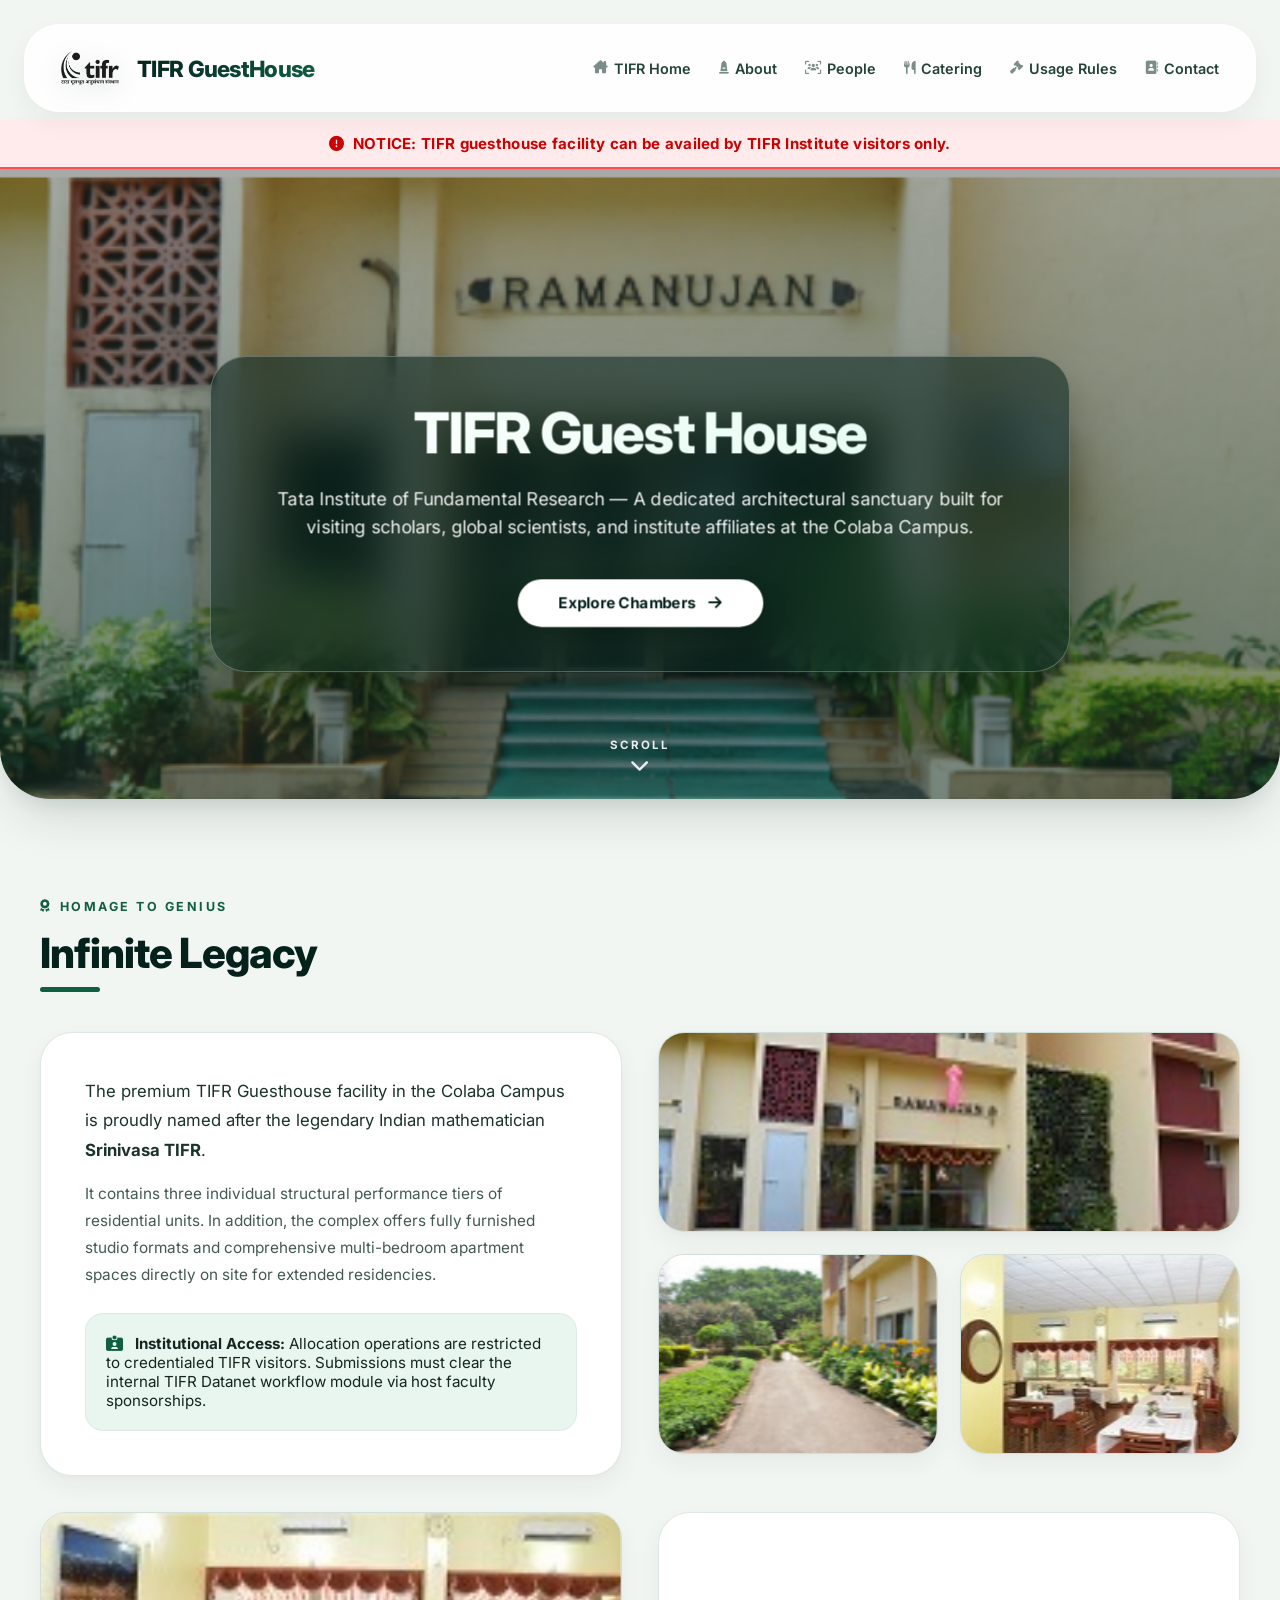
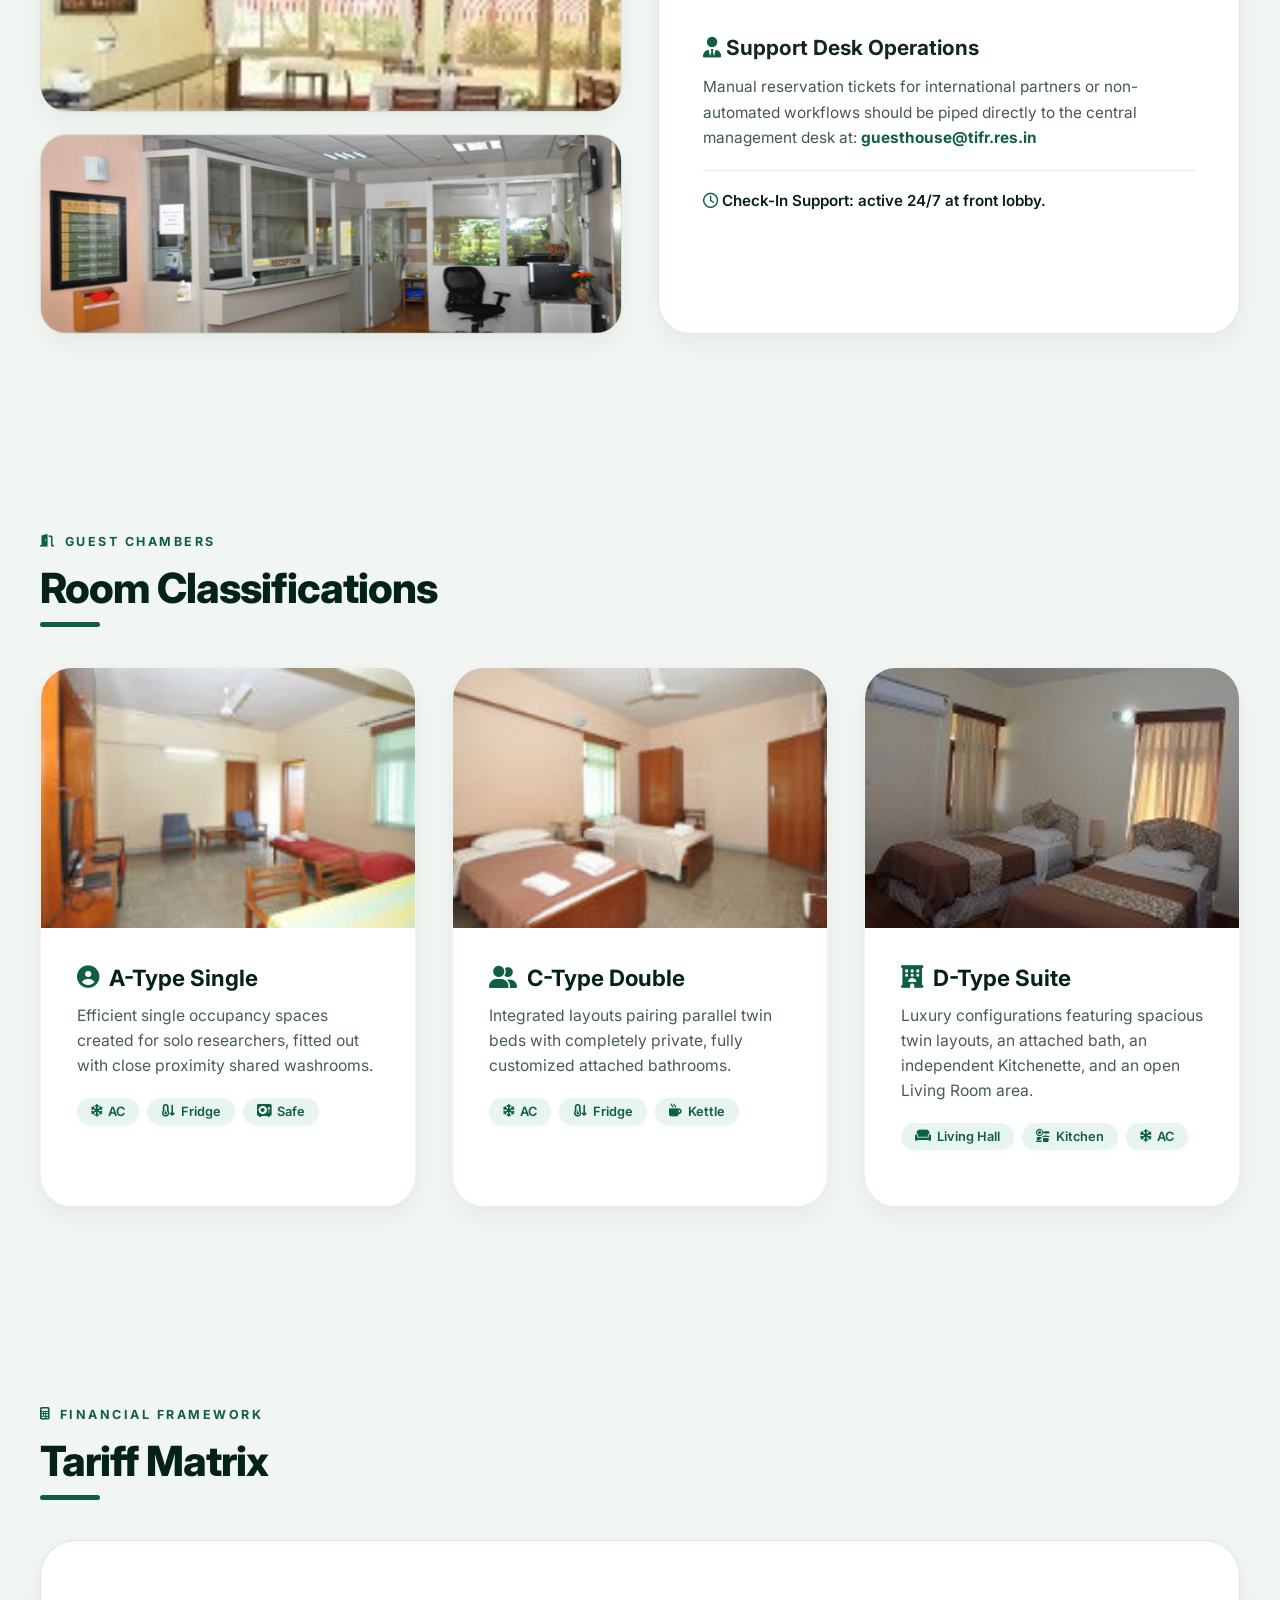
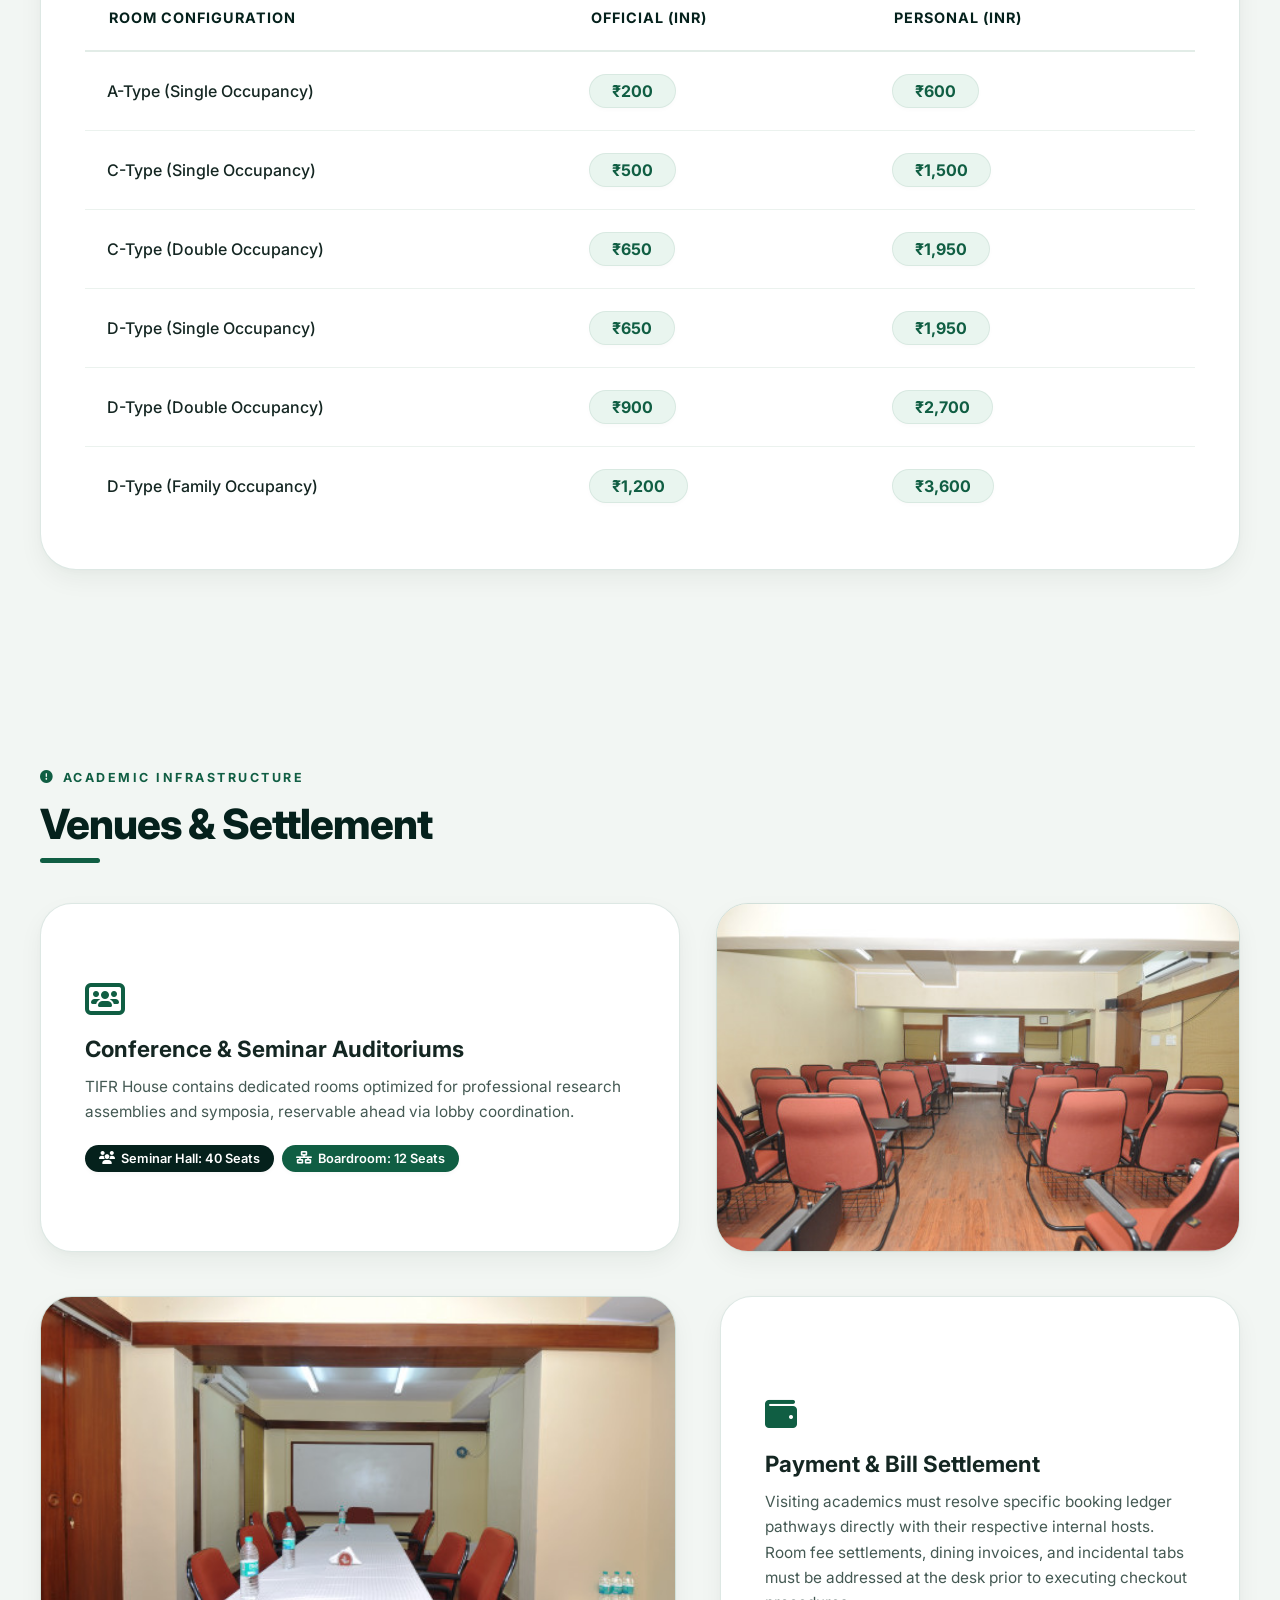
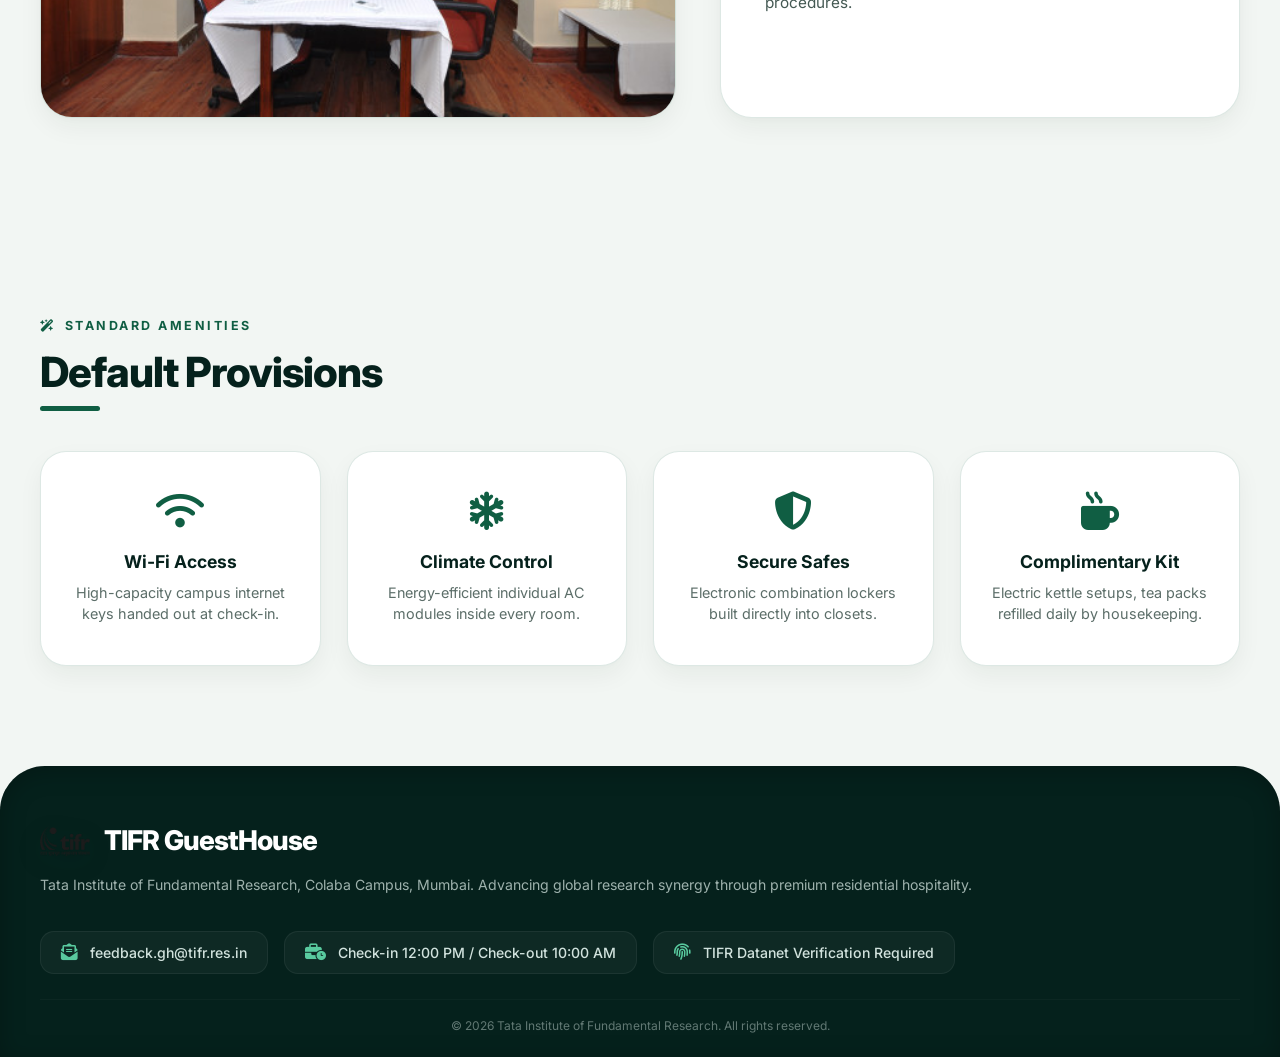
==== commit ef3f2aae: "Update index.html" ====
--- a/index.html
+++ b/index.html
@@ -741,8 +741,6 @@
 <section class="hero-ram">
     <div class="hero-slideshow-container">
         <div class="hero-slide active" style="background-image: url('main.png');"></div>
-        <div class="hero-slide" style="background-image: url('sb-2.jpg');"></div>
-        <div class="hero-slide" style="background-image: url('sb-4.jpg');"></div>
     </div>
 
     <div class="hero-card">
@@ -955,16 +953,6 @@
         }
     });
 
-    // Elegant Hero Carousel Background Slideshow Setup
-    let activeSlideIndex = 0;
-    const arraySlides = document.querySelectorAll('.hero-slide');
-    function updateHeroCarousel() {
-        arraySlides[activeSlideIndex].classList.remove('active');
-        activeSlideIndex = (activeSlideIndex + 1) % arraySlides.length;
-        arraySlides[activeSlideIndex].classList.add('active');
-    }
-    setInterval(updateHeroCarousel, 5000);
-    
     // Smooth Content Trigger Animations using GSAP
     const structuralWrappers = document.querySelectorAll('.section-wrap');
     structuralWrappers.forEach(targetWrapper => {
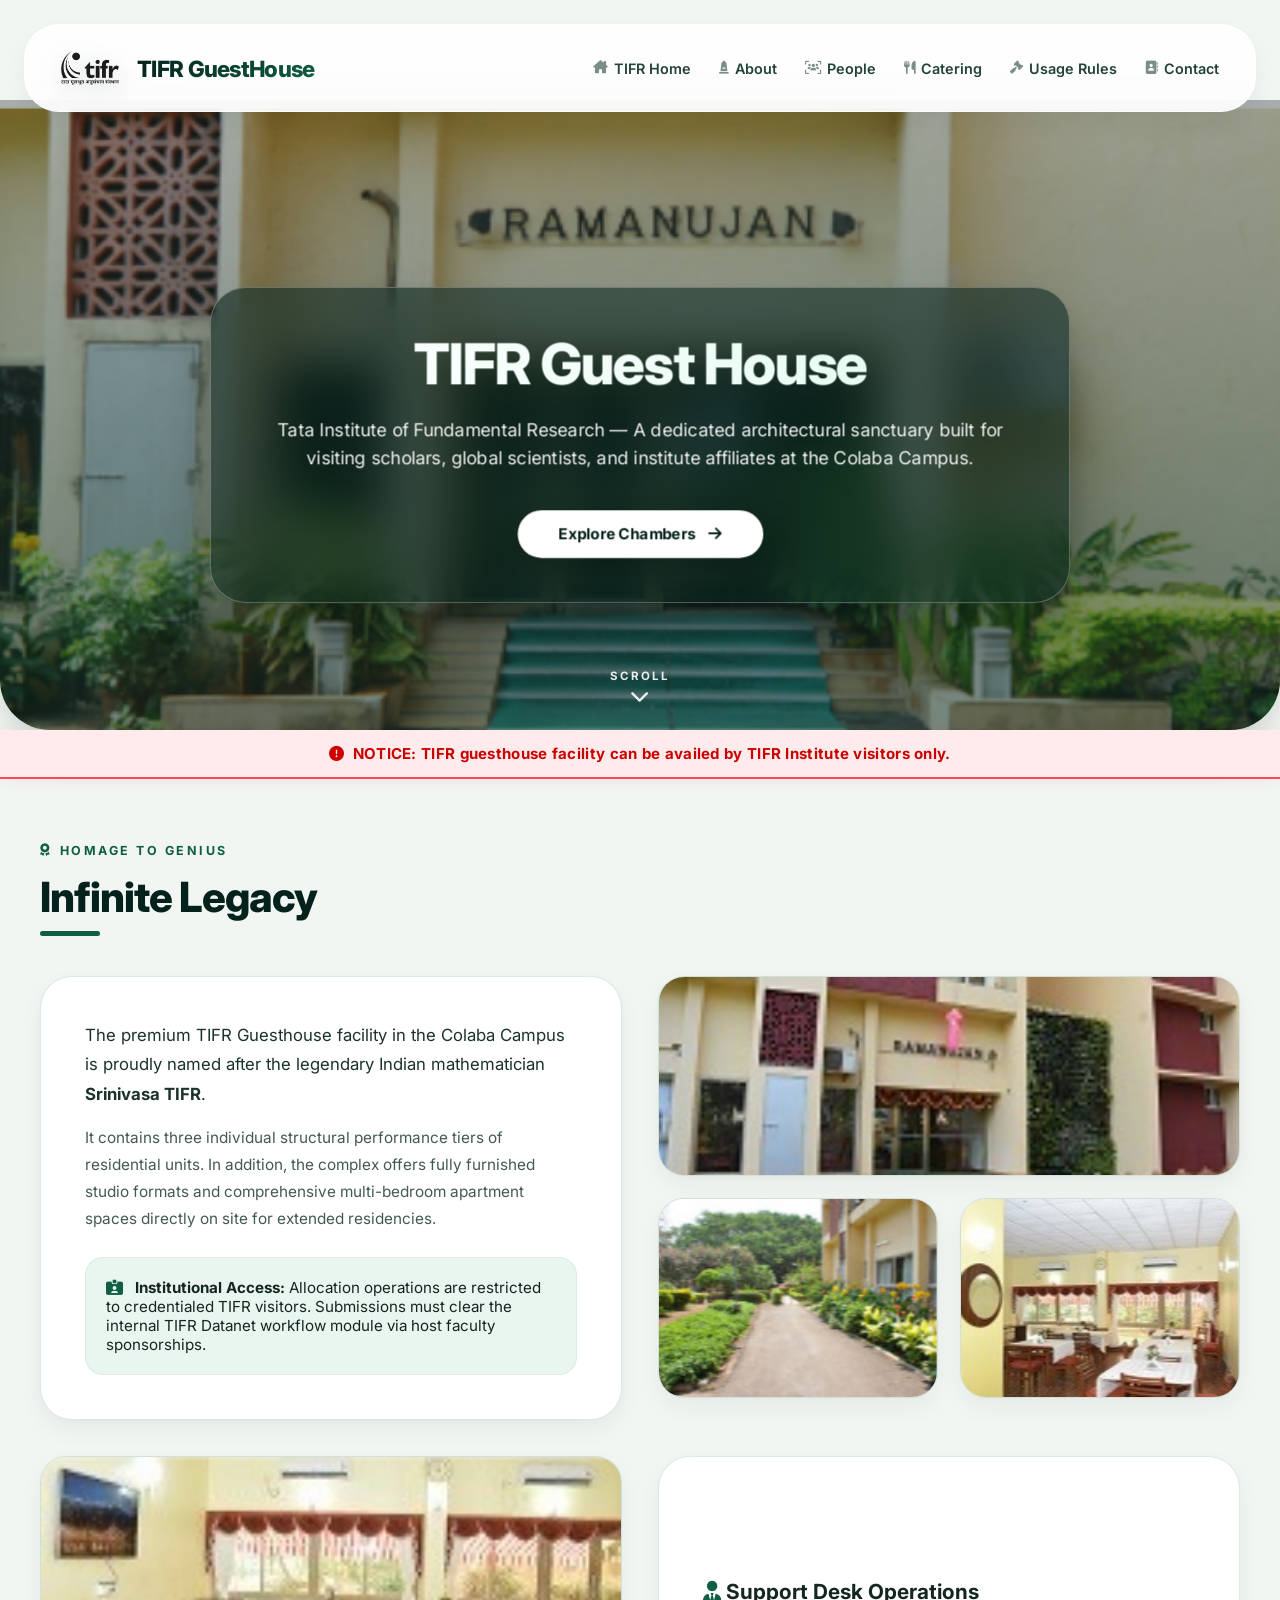
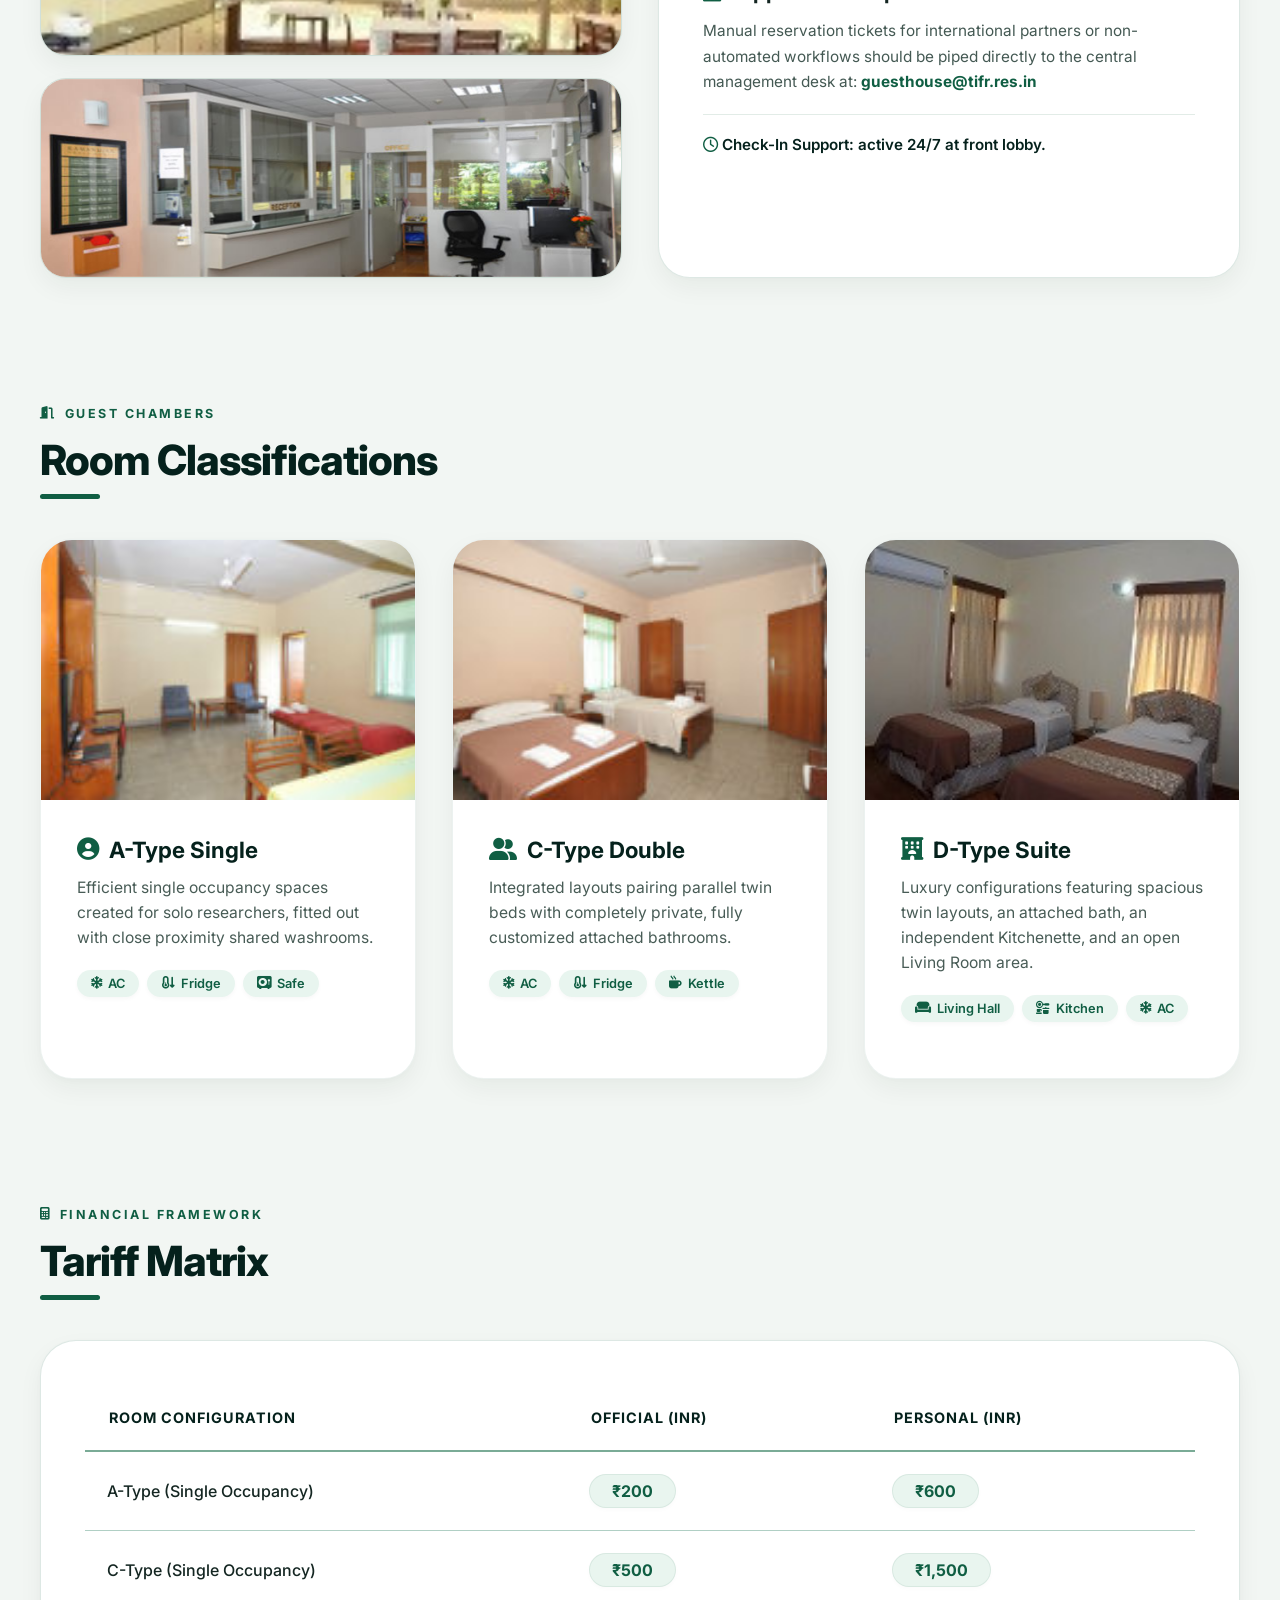
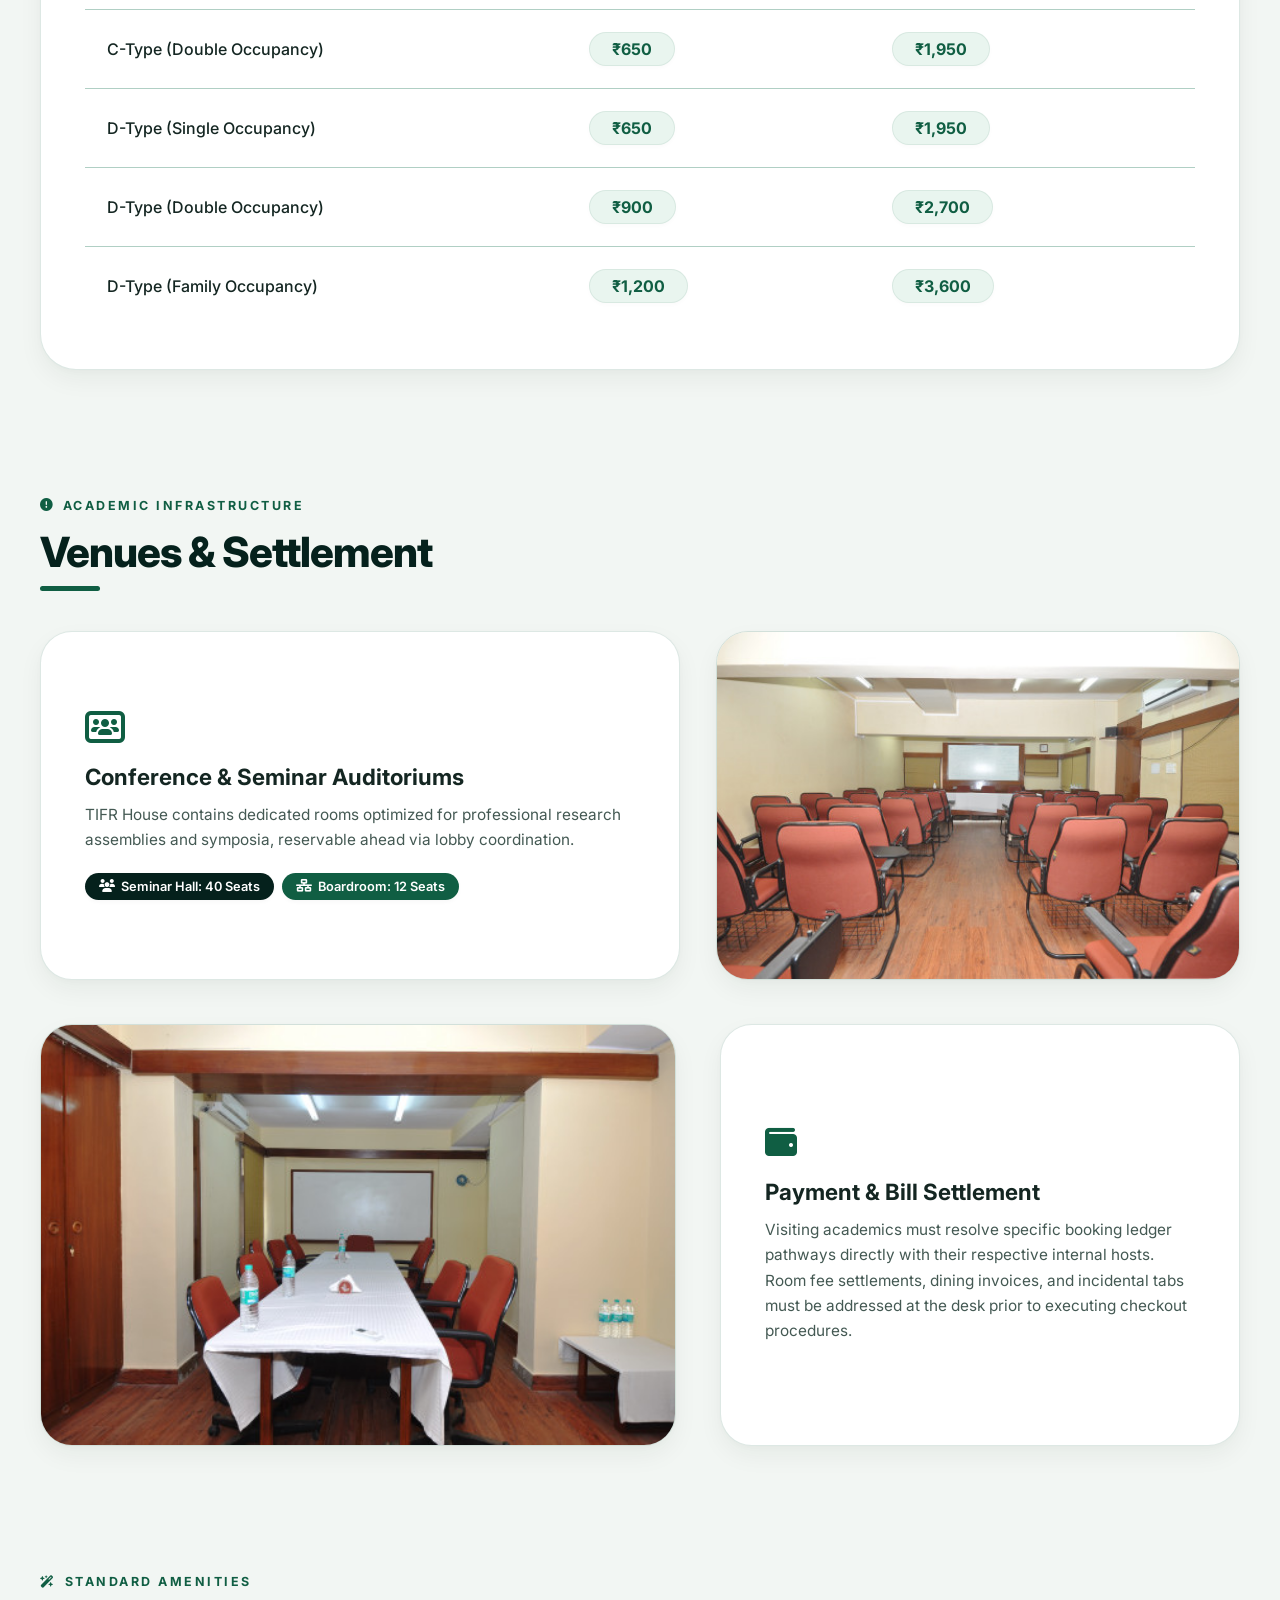
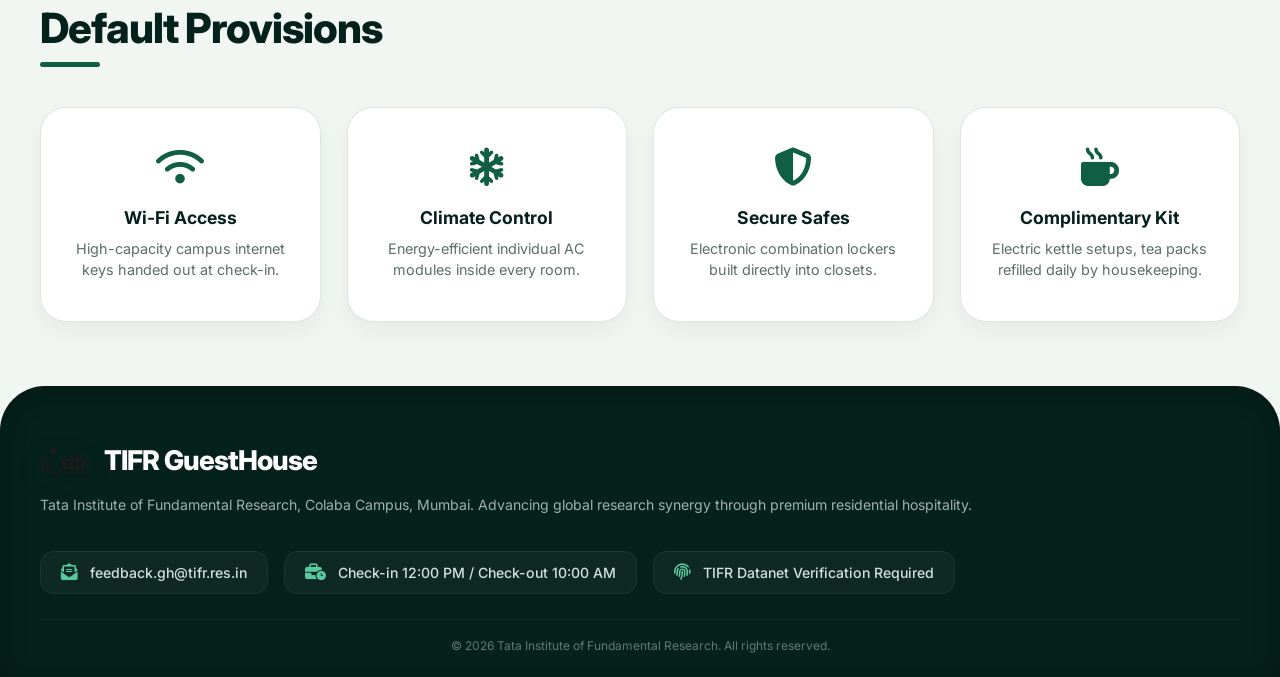
==== commit 36cab5f6: "Update index.html" ====
--- a/index.html
+++ b/index.html
@@ -107,7 +107,7 @@
             font-size: 0.94rem;
             font-weight: 700;
             letter-spacing: 0.3px;
-            margin-top: 120px; 
+            margin-top: 0; 
             position: relative;
             z-index: 10;
             display: flex;
@@ -177,6 +177,7 @@
             justify-content: center;
             border-radius: 0 0 50px 50px;
             padding: 140px 20px 80px;
+            margin-top: 100px;
             box-shadow: var(--shadow-3d-raised);
             overflow: hidden;
         }
@@ -307,7 +308,7 @@
         .section-wrap {
             max-width: 1400px;
             margin: 0 auto;
-            padding: 100px 40px;
+            padding: 64px 40px;
         }
         .section-badge {
             font-size: 0.78rem;
@@ -482,9 +483,9 @@
             font-size: 0.9rem;
             text-transform: uppercase;
             letter-spacing: 1px;
-            border-bottom: 2px solid #e2ece7;
-        }
-        .tariff-table td { padding: 22px; border-bottom: 1px solid #ebf2ee; font-weight: 500; font-size: 1rem; }
+            border-bottom: 2px solid #7aab96;
+        }
+        .tariff-table td { padding: 22px; border-bottom: 1px solid #b0cfc4; font-weight: 500; font-size: 1rem; }
         .tariff-table tr:last-child td { border-bottom: none; }
         .rate-badge {
             background: #e9f5ef;
@@ -626,13 +627,14 @@
             .hero-ram {
                 min-height: 55vh;
                 padding-top: 130px;
+                margin-top: 80px;
                 border-radius: 0 0 35px 35px;
             }
             .hero-card { padding: 36px 24px; border-radius: 28px; }
             .hero-card h1 { font-size: 2.4rem; }
             .hero-card p { font-size: 1rem; }
             
-            .section-wrap { padding: 70px 20px; }
+            .section-wrap { padding: 44px 20px; }
             
             .nav-master { 
                 padding: 12px 24px; 
@@ -642,7 +644,7 @@
             }
             .logo-brand { font-size: 1.2rem; }
             .tifr-logo { width: 48px; height: 48px; }
-            .flashing-notice-bar { margin-top: 110px; font-size: 0.88rem; padding: 12px 16px; }
+            .flashing-notice-bar { margin-top: 0; font-size: 0.88rem; padding: 12px 16px; }
             
             .mobile-toggle { display: block; }
             .nav-links {
@@ -733,11 +735,6 @@
     </div>
 </nav>
 
-<div class="flashing-notice-bar">
-    <i class="fa-solid fa-circle-exclamation"></i>
-    <span>NOTICE: TIFR guesthouse facility can be availed by TIFR Institute visitors only.</span>
-</div>
-
 <section class="hero-ram">
     <div class="hero-slideshow-container">
         <div class="hero-slide active" style="background-image: url('main.png');"></div>
@@ -756,6 +753,11 @@
 </section>
 
 <div id="content-below"></div>
+
+<div class="flashing-notice-bar">
+    <i class="fa-solid fa-circle-exclamation"></i>
+    <span>NOTICE: TIFR guesthouse facility can be availed by TIFR Institute visitors only.</span>
+</div>
 
 <section class="section-wrap" id="about">
     <div class="section-badge"><i class="fa-solid fa-award"></i> Homage to Genius</div>
